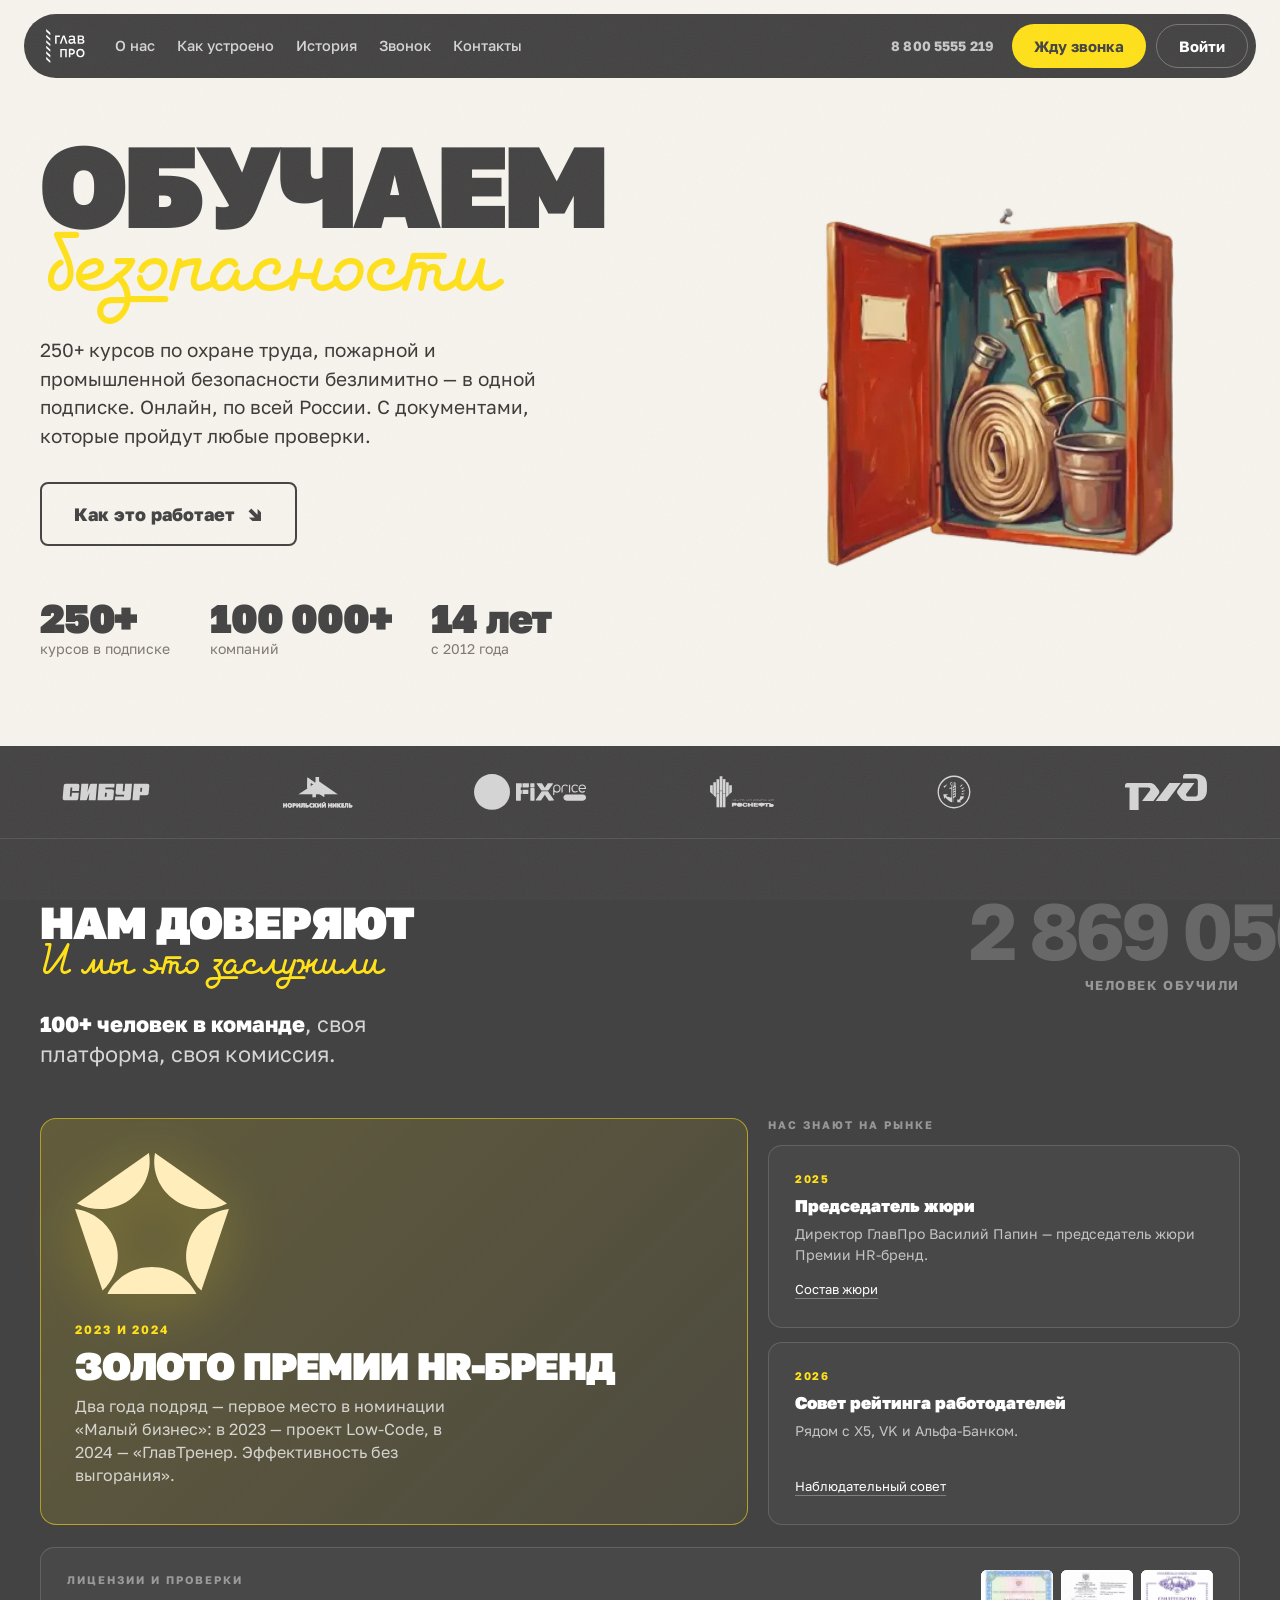
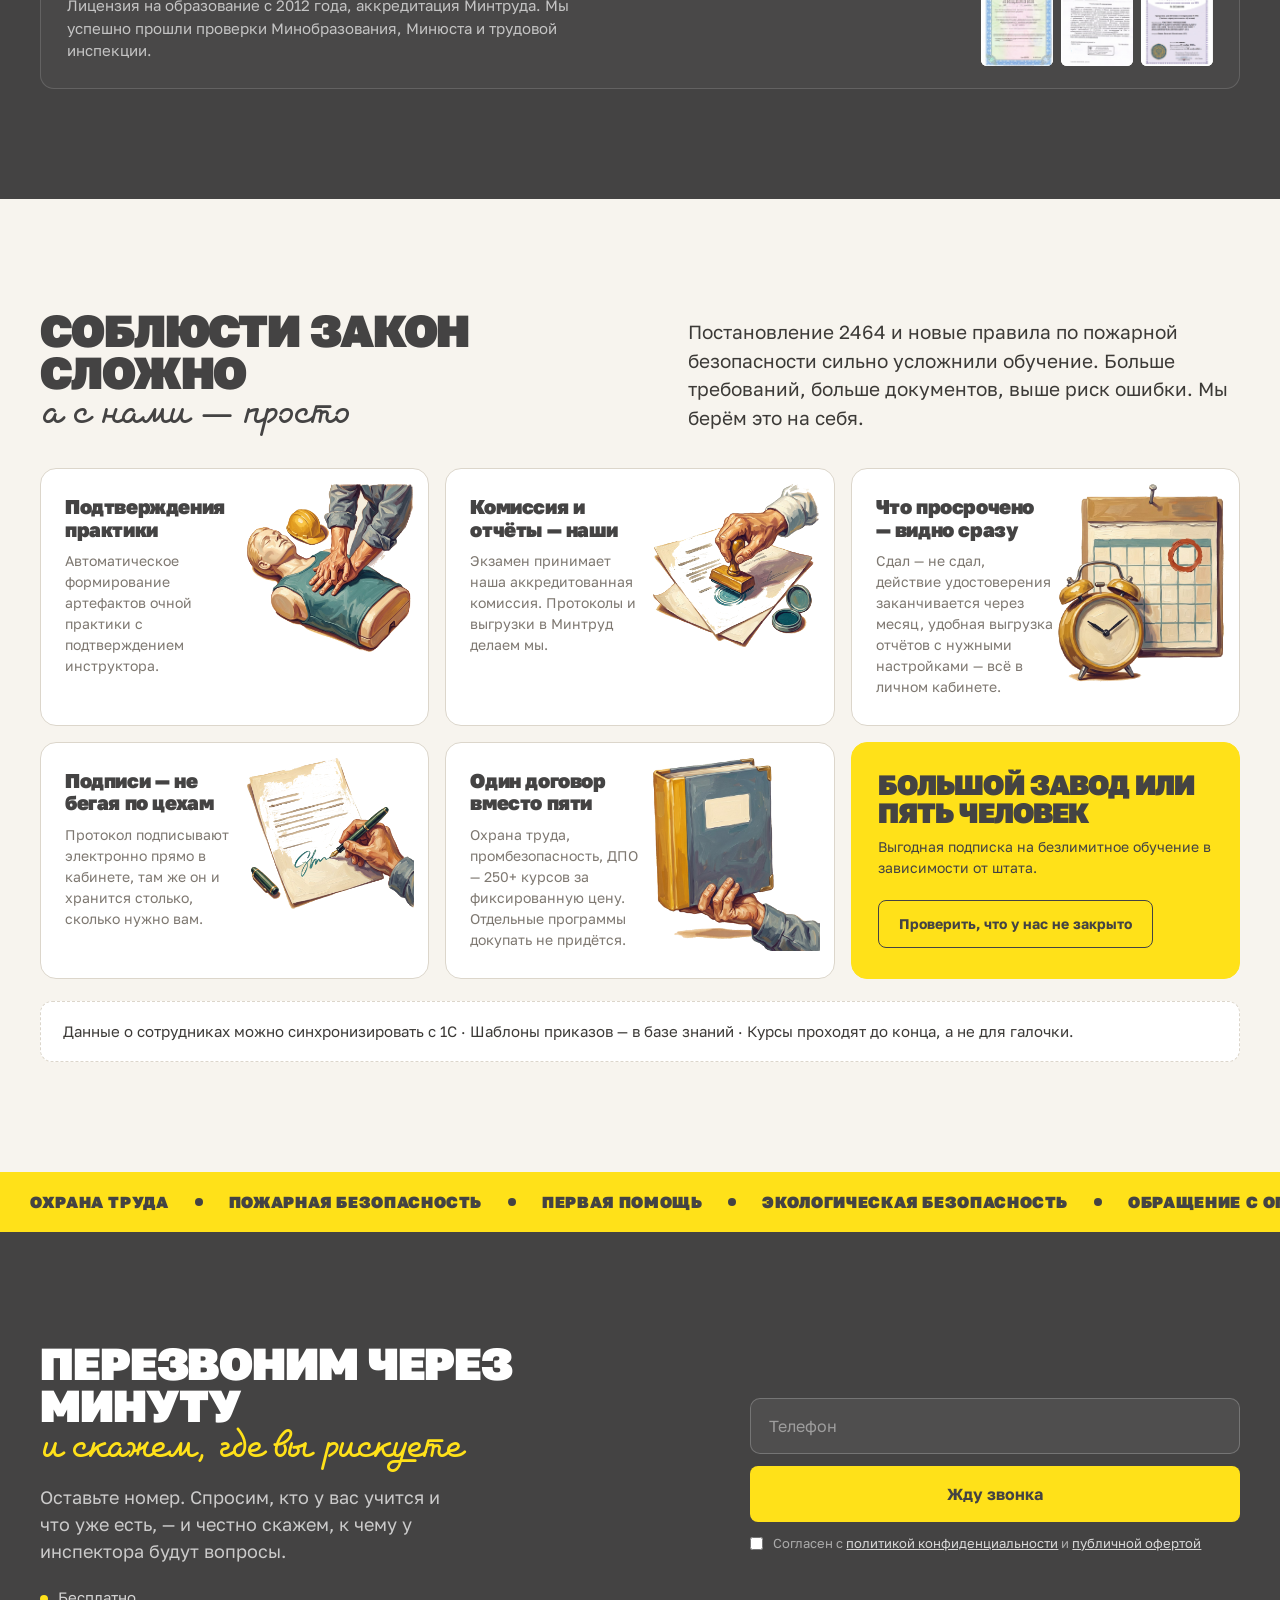
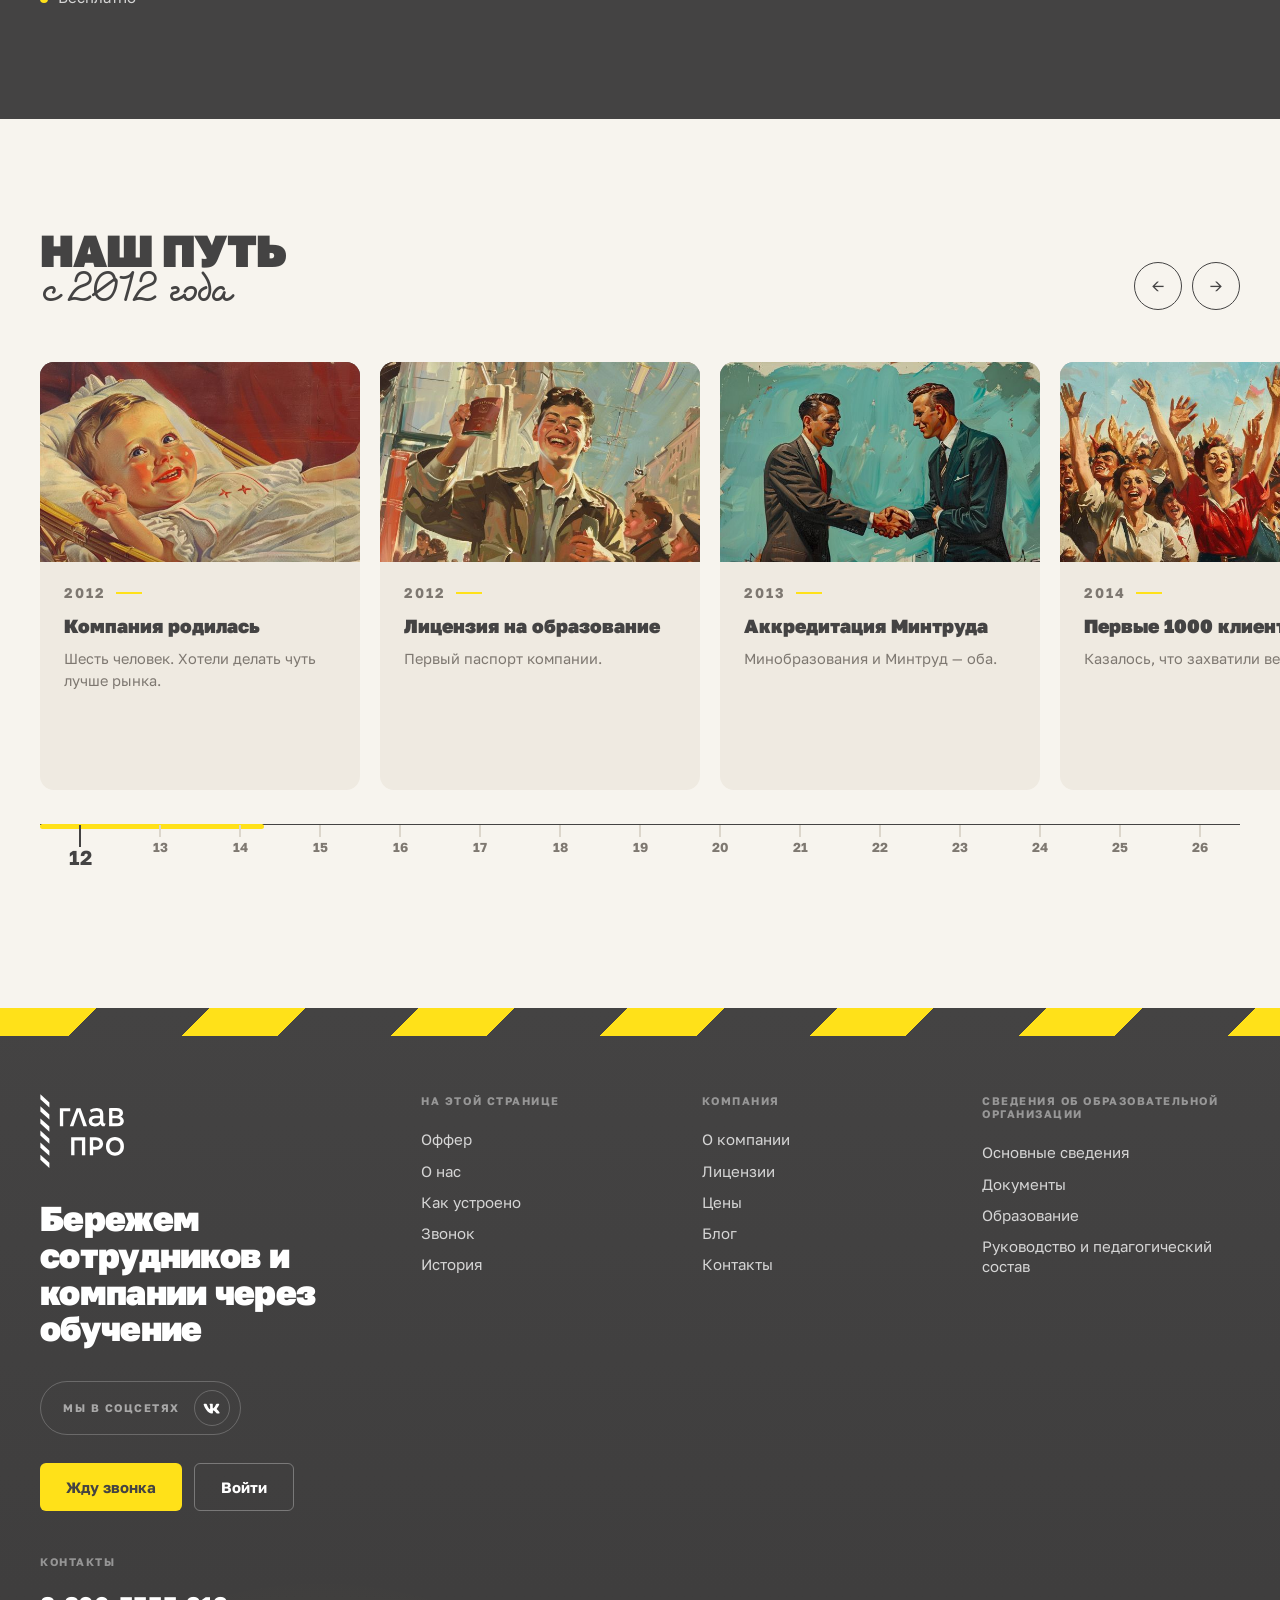
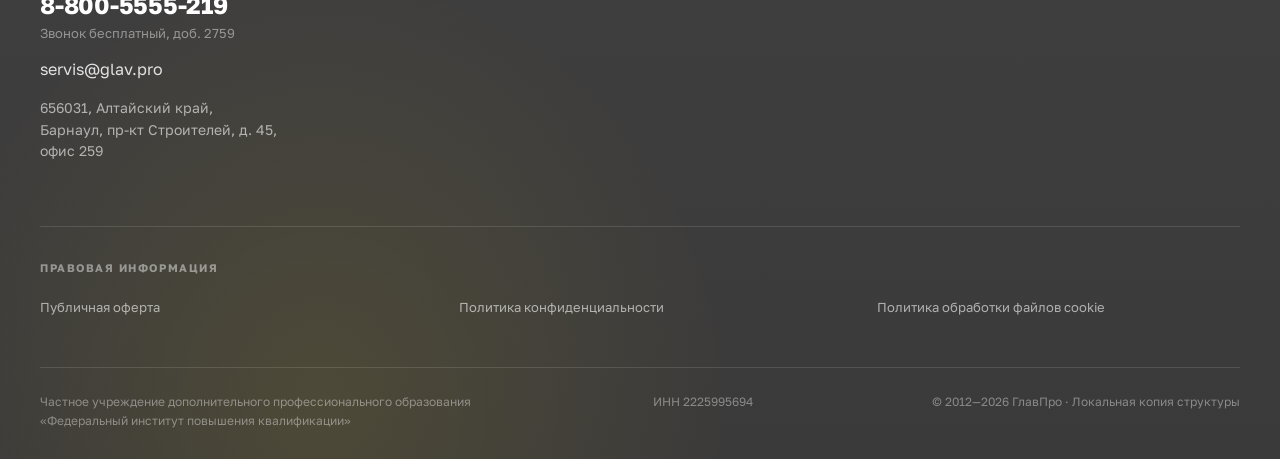
==== index-restructure.html @ 7c2ab1c9 "Hero safety: убрать вспышки силуэтов, WebP и стабильный цикл. Смена пары только после --p:0, decode " ====
<!DOCTYPE html>
<html lang="ru">
<head>
<meta charset="UTF-8">
<meta name="viewport" content="width=device-width, initial-scale=1.0">
<title>ГлавПро — обучаем безопасности. 250+ курсов по подписке</title>
<link rel="preconnect" href="https://fonts.googleapis.com">
<link rel="preconnect" href="https://fonts.gstatic.com" crossorigin>
<link href="https://fonts.googleapis.com/css2?family=Golos+Text:wght@400;500;700;900&display=swap&subset=cyrillic,latin" rel="stylesheet">
<link rel="stylesheet" href="style-v2.css">
<link rel="stylesheet" href="style-restructure.css?v=19">
</head>
<body>

<header class="header">
  <div class="header__bar">
    <a href="index-restructure.html"><img src="logo-white.svg" alt="ГлавПро"></a>
    <nav class="nav">
      <a href="#trust">О нас</a>
      <a href="#problem">Как устроено</a>
      <a href="#history">История</a>
      <a href="#cta">Звонок</a>
      <a href="/contacts">Контакты</a>
    </nav>
    <div class="header-actions">
      <a href="tel:88005555219" class="header__tel">8 800 5555 219</a>
      <a href="#cta" class="btn btn--yellow btn--sm">Жду звонка</a>
      <a href="https://test.glav.pro" class="btn btn--ink btn--sm">Войти</a>
    </div>
  </div>
</header>

<!-- ========== БЛОК 1. Оффер ========== -->
<section class="hero" id="offer">
  <div class="wrap">
    <div>
      <h1 class="h1">Обучаем<span class="script">безопасности</span></h1>
      <p class="lead hero__sub">250+ курсов по охране труда, пожарной и промышленной безопасности безлимитно — в одной подписке.
        Онлайн, по всей России. С документами, которые пройдут любые проверки.</p>
      <div class="hero__cta">
        <a href="#problem" class="btn btn--ink btn--hero-down">Как это работает <span class="btn__arrow" aria-hidden="true">↘</span></a>
      </div>
      <div class="hero__facts">
        <div class="hero__fact"><b>250+</b><span>курсов в подписке</span></div>
        <div class="hero__fact"><b>100 000+</b><span>компаний</span></div>
        <div class="hero__fact"><b>14 лет</b><span>с 2012 года</span></div>
      </div>
    </div>
    <figure class="hero__helmet hero__safety" id="heroSafety"
      style="--mask-curr:url('img/safety/extinguisher.webp');--mask-next:url('img/safety/cabinet.webp')">
      <img class="hero__helmet-img hero__safety-curr" src="img/safety/extinguisher.webp" alt="" width="400" height="400" decoding="async">
      <img class="hero__helmet-img hero__safety-next" src="img/safety/cabinet.webp" alt="" width="400" height="400" decoding="async" aria-hidden="true">
      <span class="hero__tape-clip hero__tape-clip--curr" aria-hidden="true"><span class="hero__tape"></span></span>
      <span class="hero__tape-clip hero__tape-clip--next" aria-hidden="true"><span class="hero__tape"></span></span>
    </figure>
  </div>
</section>

<!-- ========== БЛОК 2. Масштаб и доверие ========== -->
<section class="section trust" id="trust">
  <div class="trust__brands" aria-label="Клиенты">
    <div class="trust__brands-track">
      <div class="trust__brands-row">
        <img src="img/clients/sibur.svg" alt="СИБУР">
        <img src="img/clients/nornickel.svg" alt="Норникель">
        <img src="img/clients/fixprice.svg" alt="Fix Price">
        <img src="img/clients/rosneft.svg" alt="Роснефть">
        <img src="img/clients/yug-rusi.svg" alt="Юг Руси">
        <img src="img/clients/rzd.svg" alt="РЖД">
        <img src="img/clients/yugk.svg" alt="ЮГК">
      </div>
      <div class="trust__brands-row" aria-hidden="true">
        <img src="img/clients/sibur.svg" alt="">
        <img src="img/clients/nornickel.svg" alt="">
        <img src="img/clients/fixprice.svg" alt="">
        <img src="img/clients/rosneft.svg" alt="">
        <img src="img/clients/yug-rusi.svg" alt="">
        <img src="img/clients/rzd.svg" alt="">
        <img src="img/clients/yugk.svg" alt="">
      </div>
    </div>
  </div>

  <div class="wrap trust__wrap">
    <div class="trust__intro">
      <div class="trust__intro-main">
        <h2 class="h2">Нам доверяют<span class="script">И мы это заслужили</span></h2>
        <p class="trust__lead"><b>100+ человек в команде</b>, своя платформа, своя комиссия.</p>
      </div>
      <div class="trust__trained">
        <div class="trust__trained-num"><span data-count="3000000" data-dur="2200">3&nbsp;000&nbsp;000</span>+</div>
        <span class="trust__trained-label">человек обучили</span>
      </div>
    </div>

    <div class="trust__body">
      <article class="award-card">
        <div class="award-card__logos">
          <img src="img/hrbrand-mark.svg" alt="Премия HR-бренд">
        </div>
        <div class="y">2023 и 2024</div>
        <h3>Золото Премии HR-бренд</h3>
        <p>Два года подряд — первое место в номинации «Малый бизнес»:
          в 2023&nbsp;— проект Low-Code, в 2024&nbsp;— «ГлавТренер. Эффективность без выгорания».</p>
      </article>

      <aside class="trust__side">
        <div class="kicker">Нас знают на рынке</div>
        <article class="trust__side-card">
          <div class="y">2025</div>
          <h3>Председатель жюри</h3>
          <p>Директор ГлавПро Василий Папин — председатель жюри Премии HR-бренд.</p>
          <a href="https://hrbrand.ru/Jury/" target="_blank" rel="noopener">Состав жюри</a>
        </article>
        <article class="trust__side-card">
          <div class="y">2026</div>
          <h3>Совет рейтинга работодателей</h3>
          <p>Рядом с X5, VK и Альфа-Банком.</p>
          <a href="https://rating.hh.ru/board" target="_blank" rel="noopener">Наблюдательный совет</a>
        </article>
      </aside>
    </div>

    <div class="trust__law">
      <div class="trust__law-text">
        <div class="kicker">Лицензии и проверки</div>
        <p>Лицензия на образование с 2012 года, аккредитация Минтруда.
          Мы успешно прошли проверки Минобразования, Минюста и трудовой инспекции.</p>
      </div>
      <div class="trust__docs trust__docs--sm">
        <figure class="shot shot--sweep" style="--img:url('img/doc1_full.jpg')">
          <span class="shot__base"></span><span class="shot__color"></span><span class="shot__tape"></span>
        </figure>
        <figure class="shot shot--sweep" style="--img:url('img/doc2_full.jpg')">
          <span class="shot__base"></span><span class="shot__color"></span><span class="shot__tape"></span>
        </figure>
        <figure class="shot shot--sweep" style="--img:url('img/doc3_full.jpg')">
          <span class="shot__base"></span><span class="shot__color"></span><span class="shot__tape"></span>
        </figure>
      </div>
    </div>
  </div>
</section>

<!-- ========== БЛОК 3. Сложно → просто ========== -->
<section class="section problem" id="problem">
  <div class="wrap">
    <div class="section-head">
      <h2 class="h2">Соблюсти закон сложно<span class="script">а с нами — просто</span></h2>
      <p class="lead">Постановление&nbsp;2464 и новые правила по пожарной безопасности сильно усложнили обучение.
        Больше требований, больше документов, выше риск ошибки. Мы берём это на себя.</p>
    </div>

    <div class="solve">
      <article class="solve__card">
        <figure class="solve__ill shot--sweep" style="--mask:url('img/solve/practice.png')">
          <img class="solve__ill-img solve__ill-bw" src="img/solve/practice.png" alt="">
          <img class="solve__ill-img solve__ill-color" src="img/solve/practice.png" alt="" aria-hidden="true">
          <span class="solve__tape-clip" aria-hidden="true"><span class="solve__tape"></span></span>
        </figure>
        <div class="solve__body">
          <h3>Подтверждения практики</h3>
          <p>Автоматическое формирование артефактов очной практики с подтверждением инструктора.</p>
        </div>
      </article>
      <article class="solve__card">
        <figure class="solve__ill shot--sweep" style="--mask:url('img/solve/commission.png')">
          <img class="solve__ill-img solve__ill-bw" src="img/solve/commission.png" alt="">
          <img class="solve__ill-img solve__ill-color" src="img/solve/commission.png" alt="" aria-hidden="true">
          <span class="solve__tape-clip" aria-hidden="true"><span class="solve__tape"></span></span>
        </figure>
        <div class="solve__body">
          <h3>Комиссия и отчёты — наши</h3>
          <p>Экзамен принимает наша аккредитованная комиссия. Протоколы и выгрузки в Минтруд делаем мы.</p>
        </div>
      </article>
      <article class="solve__card">
        <figure class="solve__ill shot--sweep" style="--mask:url('img/solve/deadlines.png')">
          <img class="solve__ill-img solve__ill-bw" src="img/solve/deadlines.png" alt="">
          <img class="solve__ill-img solve__ill-color" src="img/solve/deadlines.png" alt="" aria-hidden="true">
          <span class="solve__tape-clip" aria-hidden="true"><span class="solve__tape"></span></span>
        </figure>
        <div class="solve__body">
          <h3>Что просрочено — видно сразу</h3>
          <p>Сдал — не сдал, действие удостоверения заканчивается через месяц, удобная выгрузка отчётов с нужными настройками — всё в личном кабинете.</p>
        </div>
      </article>
      <article class="solve__card">
        <figure class="solve__ill shot--sweep" style="--mask:url('img/solve/signatures.png')">
          <img class="solve__ill-img solve__ill-bw" src="img/solve/signatures.png" alt="">
          <img class="solve__ill-img solve__ill-color" src="img/solve/signatures.png" alt="" aria-hidden="true">
          <span class="solve__tape-clip" aria-hidden="true"><span class="solve__tape"></span></span>
        </figure>
        <div class="solve__body">
          <h3>Подписи — не бегая по цехам</h3>
          <p>Протокол подписывают электронно прямо в кабинете, там же он и хранится столько, сколько нужно вам.</p>
        </div>
      </article>
      <article class="solve__card">
        <figure class="solve__ill shot--sweep" style="--mask:url('img/solve/contract.png')">
          <img class="solve__ill-img solve__ill-bw" src="img/solve/contract.png" alt="">
          <img class="solve__ill-img solve__ill-color" src="img/solve/contract.png" alt="" aria-hidden="true">
          <span class="solve__tape-clip" aria-hidden="true"><span class="solve__tape"></span></span>
        </figure>
        <div class="solve__body">
          <h3>Один договор вместо пяти</h3>
          <p>Охрана труда, промбезопасность, ДПО — 250+ курсов за фиксированную цену.
            Отдельные программы докупать не придётся.</p>
        </div>
      </article>
      <a href="#cta" class="solve__card solve__out">
          <h3>Большой завод или пять человек</h3>
          <p>Выгодная подписка на безлимитное обучение в зависимости от штата.</p>
          <span class="btn btn--ink">Проверить, что у нас не закрыто</span>
      </a>
    </div>

    <p class="solve__extra-line">Данные о сотрудниках можно синхронизировать с 1С · Шаблоны приказов — в базе знаний · Курсы проходят до конца, а не для галочки.</p>
  </div>
</section>

<!-- ========== Бегущая строка направлений ========== -->
<section class="dirs-marquee" aria-label="Направления обучения">
  <div class="dirs-marquee__track">
    <div class="dirs-marquee__row">
      <span>Охрана труда</span>
      <span>Пожарная безопасность</span>
      <span>Первая помощь</span>
      <span>Экологическая безопасность</span>
      <span>Обращение с опасными отходами</span>
      <span>Медицинские отходы</span>
      <span>ГО и защита от ЧС</span>
      <span>Антитеррор</span>
      <span>Закупки 44 ФЗ, 223 ФЗ</span>
      <span>Энергосбережение</span>
      <span>Промбезопасность</span>
      <span>ДПО</span>
    </div>
    <div class="dirs-marquee__row" aria-hidden="true">
      <span>Охрана труда</span>
      <span>Пожарная безопасность</span>
      <span>Первая помощь</span>
      <span>Экологическая безопасность</span>
      <span>Обращение с опасными отходами</span>
      <span>Медицинские отходы</span>
      <span>ГО и защита от ЧС</span>
      <span>Антитеррор</span>
      <span>Закупки 44 ФЗ, 223 ФЗ</span>
      <span>Энергосбережение</span>
      <span>Промбезопасность</span>
      <span>ДПО</span>
    </div>
  </div>
</section>

<!-- ========== БЛОК 4. Звонок ========== -->
<section class="section cta cta--audit" id="cta">
  <div class="wrap">
    <div>
      <h2 class="h2">Перезвоним через минуту<span class="script">и скажем, где вы рискуете</span></h2>
      <p class="lead" style="margin-top:18px">Оставьте номер. Спросим, кто у вас учится и что уже есть, —
        и честно скажем, к чему у инспектора будут вопросы.</p>
      <ul class="cta__points">
        <li>Бесплатно</li>
      </ul>
    </div>
    <form class="form" onsubmit="return false">
      <input type="tel" name="phone" placeholder="Телефон" required autocomplete="tel">
      <button type="submit" class="btn btn--yellow">Жду звонка</button>
      <label>
        <input type="checkbox" required style="height:auto;width:auto">
        <span>Согласен с <a href="https://glav.pro/docs/Policy_confidence.pdf">политикой конфиденциальности</a>
          и <a href="https://glav.pro/docs/Public_ofert.pdf">публичной офертой</a></span>
      </label>
    </form>
  </div>
</section>

<!-- ========== История (внизу) ========== -->
<section class="section" id="history">
  <div class="wrap">
    <div class="section-head">
      <h2 class="h2">Наш путь<span class="script">с 2012 года</span></h2>
      <div class="tl__nav">
        <button id="tlPrev" aria-label="Назад">←</button>
        <button id="tlNext" aria-label="Вперёд">→</button>
      </div>
    </div>
    <div class="tl">
      <div class="tl__track" id="tlTrack"></div>
      <div class="tl__ruler" id="tlRuler"><div class="tl__thumb" id="tlThumb"></div></div>
    </div>
  </div>
</section>

<footer class="footer">
  <div class="footer-inner">
    <div class="footer-top">
      <div class="f-brand">
        <div class="f-logo"><img src="logo-white.svg" alt="ГлавПро"></div>
        <p class="f-claim">Бережем сотрудников и компании через обучение</p>
        <div class="f-social">
          <span>Мы в соцсетях</span>
          <a href="https://vk.com/glavpro1" aria-label="ВКонтакте">
            <svg viewBox="0 0 24 24"><path d="M21.54 7.1c.15-.5 0-.87-.72-.87h-2.37c-.6 0-.88.32-1.03.67 0 0-1.2 2.93-2.9 4.83-.55.55-.8.72-1.1.72-.15 0-.37-.17-.37-.67V7.1c0-.6-.17-.87-.67-.87H9.14c-.37 0-.6.28-.6.55 0 .57.87.7.95 2.32v3.5c0 .77-.14.9-.44.9-.8 0-2.76-2.95-3.92-6.33C4.9 6.5 4.67 6.23 4.06 6.23H1.7c-.68 0-.82.32-.82.67 0 .63.8 3.76 3.72 7.9C6.54 17.9 9.2 19.22 11.6 19.22c1.45 0 1.63-.33 1.63-.9v-2.12c0-.68.14-.82.62-.82.35 0 .95.18 2.35 1.52 1.6 1.6 1.87 2.32 2.77 2.32h2.37c.68 0 1.02-.33.82-.99-.21-.66-.99-1.61-2.02-2.74-.56-.66-1.39-1.37-1.64-1.72-.35-.46-.25-.66 0-1.06 0 0 2.87-4.04 3.17-5.41z"/></svg>
          </a>
        </div>
        <div class="f-actions">
          <a href="#cta" class="f-btn f-btn-primary">Жду звонка</a>
          <a href="https://test.glav.pro" class="f-btn f-btn-ghost">Войти</a>
        </div>
        <div class="f-contacts">
          <div class="f-head">Контакты</div>
          <a href="tel:88005555219" class="f-phone">8-800-5555-219</a>
          <p class="f-note">Звонок бесплатный, доб. 2759</p>
          <a href="mailto:servis@glav.pro" class="f-mail">servis@glav.pro</a>
          <p class="f-addr">656031, Алтайский край, Барнаул, пр-кт Строителей, д. 45, офис 259</p>
        </div>
      </div>
      <div class="f-col">
        <div class="f-head">На этой странице</div>
        <ul>
          <li><a href="#offer">Оффер</a></li>
          <li><a href="#trust">О нас</a></li>
          <li><a href="#problem">Как устроено</a></li>
          <li><a href="#cta">Звонок</a></li>
          <li><a href="#history">История</a></li>
        </ul>
      </div>
      <div class="f-col">
        <div class="f-head">Компания</div>
        <ul>
          <li><a href="/about">О компании</a></li>
          <li><a href="/license">Лицензии</a></li>
          <li><a href="/tseny-na-obuchenie">Цены</a></li>
          <li><a href="/blog">Блог</a></li>
          <li><a href="/contacts">Контакты</a></li>
        </ul>
      </div>
      <div class="f-col">
        <div class="f-head">Сведения об образовательной организации</div>
        <ul>
          <li><a href="/sveden/common">Основные сведения</a></li>
          <li><a href="/sveden/document">Документы</a></li>
          <li><a href="/sveden/education">Образование</a></li>
          <li><a href="/sveden/employees">Руководство и педагогический состав</a></li>
        </ul>
      </div>
    </div>
    <div class="f-legal">
      <div class="f-head">Правовая информация</div>
      <ul class="f-legal-list">
        <li><a href="https://glav.pro/docs/Public_ofert.pdf">Публичная оферта</a></li>
        <li><a href="https://glav.pro/docs/Policy_confidence.pdf">Политика конфиденциальности</a></li>
        <li><a href="https://glav.pro/docs/Policy_cookie.pdf">Политика обработки файлов cookie</a></li>
      </ul>
    </div>
    <div class="f-bottom">
      <p class="f-entity">Частное учреждение дополнительного профессионального образования «Федеральный институт повышения квалификации»</p>
      <p class="f-inn">ИНН 2225995694</p>
      <p>© 2012—2026 ГлавПро · Локальная копия структуры</p>
    </div>
  </div>
</footer>

<script src="app-restructure.js?v=19"></script>
</body>
</html>
---- style-v2.css ----
/* ГлавПро — визуальная система v2
   Дисплей: Golos Text 900 · Акцент: Fet · Палитра: жёлтый + графит */

@font-face{font-family:'Fet';src:url('fonts/Fet.ttf') format('truetype');font-weight:400;font-style:normal;font-display:swap}

@property --p{syntax:'<number>';inherits:true;initial-value:0}

:root{
  --yellow:#FFE119;
  --graphite:#444343;
  --ink:#444343;
  --paper:#F7F4EE;
  --paper-2:#EFEAE1;
  --line:#DCD6CB;
  --muted:#7E7871;
  --display:'Golos Text',system-ui,sans-serif;
  --script:'Fet',cursive;
  --wrap:1280px;
  /* Лента из safety-tape.svg: длина 200%, скорость T3 */
  --tape-rw:200%;
  --tape-dur:1.15s;
  /* Полосы футера */
  --tape-angle:135deg;
  --bar:68px;
  --period:148px;
}

*{margin:0;padding:0;box-sizing:border-box}
html{scroll-behavior:smooth}
body{
  font-family:var(--display);
  background:var(--paper);
  color:var(--ink);
  -webkit-font-smoothing:antialiased;
}
img{display:block;max-width:100%}
a{color:inherit;text-decoration:none}
button{font:inherit;color:inherit;background:none;border:none;cursor:pointer}

/* Зерно — общее для всей страницы, даёт теплоту и «печатность» */
body::after{
  content:'';position:fixed;inset:0;z-index:9999;pointer-events:none;opacity:.055;
  background-image:url("data:image/svg+xml,%3Csvg xmlns='http://www.w3.org/2000/svg' width='180' height='180'%3E%3Cfilter id='n'%3E%3CfeTurbulence type='fractalNoise' baseFrequency='.85' numOctaves='3'/%3E%3C/filter%3E%3Crect width='180' height='180' filter='url(%23n)'/%3E%3C/svg%3E");
}

.wrap{max-width:var(--wrap);margin:0 auto;padding:0 40px}

/* ---------- Типографика ---------- */
.h1{font-weight:900;font-size:clamp(58px,9vw,150px);line-height:.84;letter-spacing:-.035em;text-transform:uppercase}
.h2{font-weight:900;font-size:clamp(30px,3.5vw,52px);line-height:.94;letter-spacing:-.025em;text-transform:uppercase}
.h3{font-weight:900;font-size:22px;line-height:1.12;letter-spacing:-.01em}

/* Курсив — Fet, без жёлтых «дефисов». */
.script{font-family:var(--script);text-transform:none;letter-spacing:0;font-weight:400;
  color:var(--graphite);display:block;position:relative;z-index:1}
.hero .script,.proof .script,.award .script{color:var(--yellow)}
.cta .script{color:var(--graphite)}
.h1 .script{font-size:.82em;line-height:.92;margin-top:-.12em;margin-left:.08em}
.h2 .script{font-size:.96em;line-height:1;margin-top:-.08em;margin-left:.06em}
.kicker{font-size:11px;font-weight:700;letter-spacing:.18em;text-transform:uppercase;color:var(--muted)}
.lead{font-size:19px;line-height:1.5;color:#3c3a37}
.small{font-size:14px;line-height:1.5;color:var(--muted)}

.section{padding:110px 0}
.section--tight{padding:80px 0}
.section-head{display:flex;align-items:flex-end;justify-content:space-between;gap:40px;margin-bottom:48px}
.section-head p{max-width:46ch}

/* ---------- Кнопки ---------- */
.btn{display:inline-flex;align-items:center;justify-content:center;height:56px;padding:0 30px;
  border-radius:8px;font-size:16px;font-weight:700;transition:.22s;white-space:nowrap}
.btn--yellow{background:var(--yellow);color:var(--ink)}
.btn--yellow:hover{background:var(--ink);color:var(--yellow)}
.btn--ink{border:1.5px solid var(--ink);color:var(--ink)}
.btn--ink:hover{background:var(--ink);color:var(--paper)}
.btn--sm{height:46px;padding:0 22px;font-size:15px}

/* =========================================================
   Ч/б → цвет: жёлтая лента (SVG) справа налево, цвет по диагонали полосы.
   После проезда кадр остаётся цветным.
   ========================================================= */
.shot{position:relative;overflow:hidden;--p:0;--rw:var(--tape-rw);--tip:0px;background:var(--paper-2)}
.shot.sweeping{animation:tape-rtl var(--tape-dur) linear forwards}
@keyframes tape-rtl{from{--p:0}to{--p:1}}

.shot__base,.shot__color{position:absolute;inset:0;background-image:var(--img);
  background-size:cover;background-position:center}
.shot__base{filter:grayscale(1) contrast(1.12) brightness(.94)}
.shot__color{z-index:2;
  clip-path:polygon(
    calc(100% - var(--p) * (100% + var(--rw)) + var(--tip)) 0%,
    100% 0%,
    100% 100%,
    calc(100% - var(--p) * (100% + var(--rw))) 100%
  )}
.shot__tape{
  position:absolute;top:0;bottom:0;z-index:3;pointer-events:none;
  height:100%;width:var(--rw);
  left:calc(100% - var(--p) * (100% + var(--rw)));
  background:url('img/safety-tape.svg') center/100% 100% no-repeat;
}

.shot--revealed{--p:1}
.shot--revealed .shot__color{clip-path:none}
.shot--revealed .shot__tape{opacity:0;visibility:hidden}

.shot--obj{background:transparent}
.shot--obj .shot__base,.shot--obj .shot__color{
  background-size:contain;background-repeat:no-repeat;background-position:center}

.shot--ratio{aspect-ratio:4/3}
.shot--tall{aspect-ratio:3/4}
.shot--wide{aspect-ratio:16/9}

@media(prefers-reduced-motion:reduce){
  .shot.sweeping,.hero__helmet.sweeping{animation:none}
  .shot,.hero__helmet{--p:1}
  .shot .shot__color,.hero__helmet-color{clip-path:none}
  .shot .shot__tape,.hero__tape{opacity:0;visibility:hidden}
  .hero__helmet-bw{filter:none}
}

/* ---------- Шапка: капсула как у Mitti, наши пункты и цвет ---------- */
.header{position:sticky;top:14px;z-index:100;padding:0 24px;background:transparent;border:none}
.header__bar{max-width:var(--wrap);margin:0 auto;display:flex;align-items:center;gap:22px;
  height:64px;padding:0 8px 0 22px;background:var(--graphite);border-radius:999px;color:#fff}
.header img{height:34px}
.nav{display:flex;gap:22px;margin-left:8px;font-size:14.5px;font-weight:500}
.nav a{padding:6px 0;color:rgba(255,255,255,.78);border-bottom:2px solid transparent;transition:.2s}
.nav a:hover{color:#fff;border-color:var(--yellow)}
.header-actions{display:flex;align-items:center;gap:10px;margin-left:auto}
.header__tel{font-size:13.5px;font-weight:700;letter-spacing:.01em;color:rgba(255,255,255,.7);
  padding:0 8px;white-space:nowrap}
.header__tel:hover{color:#fff}
.header .btn--ink{border-color:rgba(255,255,255,.28);color:#fff}
.header .btn--ink:hover{background:#fff;color:var(--graphite);border-color:#fff}
.header .btn--sm{height:44px;border-radius:999px}

/* ---------- Hero ---------- */
.hero{padding:72px 0 88px;position:relative;overflow:hidden}
.hero .wrap{display:grid;grid-template-columns:1.05fr .95fr;gap:56px;align-items:center}
.hero__sub{margin-top:28px;max-width:44ch}
.hero__cta{display:flex;gap:14px;margin-top:36px;flex-wrap:wrap}
.hero__facts{display:flex;gap:40px;margin-top:52px;flex-wrap:wrap}
.hero__fact b{display:block;font-size:40px;font-weight:900;letter-spacing:-.03em;line-height:1}
.hero__fact span{font-size:14px;color:var(--muted)}
.hero__helmet{position:relative;width:100%;max-width:540px;justify-self:end;
  --p:0;--rw:var(--tape-rw);--tip:0px;overflow:hidden}
.hero__helmet.sweeping{animation:tape-rtl var(--tape-dur) linear forwards}
.hero__helmet-img{width:100%;height:auto;display:block}
.hero__helmet-bw{filter:grayscale(1) contrast(1.18) brightness(.82)}
.hero__helmet-color{position:absolute;left:0;top:0;width:100%;height:auto;z-index:2;
  clip-path:polygon(
    calc(100% - var(--p) * (100% + var(--rw)) + var(--tip)) 0%,
    100% 0%,
    100% 100%,
    calc(100% - var(--p) * (100% + var(--rw))) 100%
  )}
/* Маска по силуэту каски — лента двигается внутри */
.hero__tape-clip{position:absolute;inset:0;z-index:3;pointer-events:none;overflow:hidden;
  -webkit-mask-image:url('img/helmet-3d.png');mask-image:url('img/helmet-3d.png');
  -webkit-mask-size:100% 100%;mask-size:100% 100%;
  -webkit-mask-repeat:no-repeat;mask-repeat:no-repeat;
  -webkit-mask-position:center;mask-position:center}
.hero__tape{position:absolute;top:0;bottom:0;height:100%;width:var(--rw);
  left:calc(100% - var(--p) * (100% + var(--rw)));
  background:url('img/safety-tape.svg') center/100% 100% no-repeat}
.hero__helmet.shot--revealed{--p:1}
.hero__helmet.shot--revealed .hero__helmet-color{clip-path:none}
.hero__helmet.shot--revealed .hero__tape-clip{opacity:0;visibility:hidden}
.hero__helmet.shot--revealed .hero__helmet-bw{filter:none}

/* ---------- Карточки-обещания ---------- */
.promises{display:grid;grid-template-columns:repeat(3,1fr);gap:22px}
.promise{position:relative;border-radius:16px;overflow:hidden;aspect-ratio:3/3.4;display:block}
.promise .shot{position:absolute;inset:0}
.promise__veil{position:absolute;inset:0;
  background:linear-gradient(180deg,rgba(20,20,20,0) 35%,rgba(20,20,20,.82) 100%)}
.promise__body{position:absolute;inset:auto 0 0 0;padding:30px;color:#fff;z-index:2}
.promise__body p{margin-top:10px;font-size:15px;line-height:1.45;color:rgba(255,255,255,.8)}
.promise__go{position:absolute;top:22px;right:22px;z-index:2;width:44px;height:44px;border-radius:50%;
  border:1.5px solid rgba(255,255,255,.5);display:grid;place-items:center;color:#fff;transition:.22s}
.promise:hover .promise__go{background:var(--yellow);border-color:var(--yellow);color:var(--ink)}

/* ---------- Партнёры ---------- */
.partners{background:var(--graphite);padding:42px 0;overflow:hidden}
.partners .wrap{display:flex;align-items:center;gap:56px}
.partners .kicker{flex:none;max-width:11ch;line-height:1.35;color:rgba(255,255,255,.42)}
.partners__row{display:flex;align-items:center;gap:56px;flex:1;justify-content:space-between}
.partners__row img{height:38px;width:auto;filter:invert(1) grayscale(1);
  mix-blend-mode:screen;opacity:.92;transition:.25s}
.partners__row img:hover{opacity:1}

/* ---------- Табы ---------- */
.tabs{display:flex;gap:8px;flex-wrap:wrap;margin-bottom:36px}
.tab{height:44px;padding:0 20px;border-radius:999px;border:1.5px solid var(--line);
  font-size:15px;font-weight:500;transition:.2s}
.tab:hover{border-color:var(--ink)}
.tab[aria-selected="true"]{background:var(--ink);border-color:var(--ink);color:var(--paper);font-weight:700}

/* ---------- Направления ---------- */
.dirs{display:grid;grid-template-columns:repeat(3,1fr);gap:2px;background:var(--line)}
.dir{position:relative;overflow:hidden;background:var(--paper);padding:34px 30px 30px;
  min-height:230px;display:flex;flex-direction:column;justify-content:flex-end;transition:.22s}
.dir:hover{background:var(--yellow)}
.dir h3{font-size:19px;font-weight:900;line-height:1.15;position:relative;z-index:2}
.dir p{margin-top:8px;font-size:14px;line-height:1.45;color:var(--muted);position:relative;z-index:2}
.dir:hover p{color:#5a5348}
.dir[hidden]{display:none}

/* Знак из точек по силуэту — готовый PNG, без CSS-mask (она давала квадрат). */
.dir__dots{position:absolute;top:10px;right:8px;width:168px;height:168px;z-index:1;
  object-fit:contain;opacity:0;transform:scale(.88) rotate(-6deg);
  transition:.34s cubic-bezier(.2,.8,.2,1);pointer-events:none}
.dir:hover .dir__dots{opacity:.48;transform:scale(1) rotate(0)}

/* ---------- Отрасли (крупная карточка + цитата) ---------- */
.ind__stage{position:relative;border-radius:18px;overflow:hidden;aspect-ratio:16/8.2}
.ind__stage .shot{position:absolute;inset:0}
.ind__stage::after{content:'';position:absolute;inset:0;z-index:1;pointer-events:none;
  background:linear-gradient(180deg,rgba(18,18,18,.42) 0,rgba(18,18,18,0) 34%,
    rgba(18,18,18,0) 52%,rgba(18,18,18,.68) 100%)}
.ind__badge{position:absolute;top:26px;left:26px;z-index:2;padding:14px 20px;border-radius:10px;
  background:rgba(22,22,22,.62);backdrop-filter:blur(8px);color:#fff;font-weight:700;font-size:15px}
.ind__nums{position:absolute;left:26px;bottom:26px;z-index:2;display:flex;gap:34px}
.ind__num{padding-left:18px;border-left:2px solid rgba(255,255,255,.4);color:#fff}
.ind__num b{display:block;font-size:32px;font-weight:900;letter-spacing:-.02em;line-height:1}
.ind__num span{font-size:13px;color:rgba(255,255,255,.72)}
/* ---------- Отзывы ---------- */
.revs{display:grid;grid-template-columns:repeat(3,1fr);gap:24px}
.rev{background:var(--paper-2);border-radius:14px;padding:30px 30px 32px;display:flex;
  flex-direction:column;transition:.25s}
.rev:hover{background:#fff}
.rev img{width:38px;height:auto;margin-bottom:18px}
.rev blockquote{font-size:17px;line-height:1.5;flex:1}
.rev footer{margin-top:24px;padding-top:18px;border-top:1px solid var(--line);
  font-size:13.5px;line-height:1.45;color:var(--muted)}
.rev footer b{display:block;font-size:15px;color:var(--ink);font-weight:700}
.revs__more{margin-top:34px;display:flex;align-items:center;gap:28px;flex-wrap:wrap}
.revs__fact b{font-size:30px;font-weight:900;letter-spacing:-.03em;display:block;line-height:1}
.revs__fact span{font-size:14px;color:var(--muted)}

/* ---------- Доказательства ---------- */
.proof{background:var(--graphite);color:#fff}
.proof .wrap{display:grid;grid-template-columns:1fr 1fr;gap:64px;align-items:center}
.proof .h2{color:#fff}
.proof__list{margin-top:32px;display:grid;gap:2px}
.proof__row{display:flex;gap:18px;padding:20px 0;border-top:1px solid rgba(255,255,255,.16)}
.proof__row b{font-size:17px;font-weight:700;min-width:11ch}
.proof__row span{font-size:15px;color:rgba(255,255,255,.68);line-height:1.45}
.proof__docs{display:grid;grid-template-columns:repeat(3,1fr);gap:14px}
.proof__docs .shot{aspect-ratio:3/4;border-radius:10px}

/* ---------- Таймлайн ---------- */
.tl{position:relative}
.tl__track{display:flex;gap:20px;overflow-x:auto;scroll-snap-type:x proximity;
  padding:4px 40px 34px;margin:0 -40px;scrollbar-width:none}
.tl__track::-webkit-scrollbar{display:none}
.tl__card{flex:0 0 320px;width:320px;height:428px;scroll-snap-align:center;background:var(--paper-2);border-radius:14px;
  overflow:hidden;display:flex;flex-direction:column;transition:.25s}
.tl__card:hover{background:#fff}
.tl__shot{aspect-ratio:16/10;height:200px;flex:none}
.tl__body{padding:22px 24px 26px;display:flex;flex-direction:column;flex:1}
.tl__card b{display:inline-flex;align-items:center;gap:10px;font-size:14px;font-weight:700;
  letter-spacing:.14em;color:var(--muted)}
.tl__card b::after{content:'';width:26px;height:2px;background:var(--yellow)}
.tl__card h3{margin-top:14px;font-size:19px;font-weight:900;line-height:1.18}
.tl__card p{margin-top:10px;font-size:14.5px;line-height:1.5;color:var(--muted)}
.tl__card--era{background:transparent;box-shadow:inset 0 0 0 1.5px var(--line)}
.tl__card--era .tl__shot{opacity:.72}
.tl__card--era h3{font-weight:500;font-size:17px;color:var(--muted)}

.tl__ruler{position:relative;height:74px;border-top:1.5px solid var(--ink);display:flex;
  user-select:none;touch-action:none}
.tl__tick{flex:1;position:relative;display:flex;flex-direction:column;align-items:center;
  padding-top:14px;color:var(--muted);transition:color .25s}
.tl__tick::before{content:'';position:absolute;top:0;width:1.5px;height:12px;background:var(--line);
  transition:.25s}
.tl__tick span{font-size:13px;font-weight:700;transition:.25s;transform-origin:top center}
.tl__tick[data-active]{color:var(--ink)}
.tl__tick[data-active]::before{height:22px;background:var(--ink)}
.tl__tick[data-active] span{transform:scale(1.55) translateY(4px)}
.tl__thumb{position:absolute;top:-1.5px;height:5px;background:var(--yellow);border-radius:3px;
  transition:transform .12s linear,width .25s}
.tl__nav{display:flex;gap:10px}
.tl__nav button{width:48px;height:48px;border-radius:50%;border:1.5px solid var(--ink);
  display:grid;place-items:center;transition:.2s}
.tl__nav button:hover{background:var(--ink);color:var(--paper)}

/* ---------- Премия HR-бренд ---------- */
.award{background:var(--graphite);color:#fff;position:relative;overflow:hidden}
.award .wrap{position:relative;z-index:2}
.award__brands{display:flex;align-items:center;gap:20px;margin-bottom:28px}
.award__mark{width:96px;height:auto;display:block}
.award__hh{width:64px;height:64px;display:block}
.award__intro{max-width:52ch;margin-bottom:36px}
.award .h2{color:#fff}
.award__hh-name{text-transform:none;letter-spacing:-.01em;font-weight:800}
.award__intro p{margin-top:18px;color:rgba(255,255,255,.72);font-size:18px;line-height:1.5}
.award__shots{display:grid;grid-template-columns:1fr 1fr;gap:16px;margin-bottom:40px}
.award__shots .shot{aspect-ratio:4/3;border-radius:12px}
.award__proof{display:flex;gap:40px;flex-wrap:wrap;margin-bottom:36px}
.award__proof b{display:block;font-size:40px;font-weight:900;letter-spacing:-.03em;color:var(--yellow);line-height:1}
.award__proof span{font-size:15px;color:rgba(255,255,255,.68)}
.award__roles{display:grid;grid-template-columns:1fr 1fr;gap:18px;margin-bottom:28px}
.award__role{background:rgba(255,225,25,.08);border:1.5px solid rgba(255,225,25,.35);
  border-radius:14px;padding:28px 28px 26px}
.award__role-year{font-size:13px;font-weight:700;letter-spacing:.16em;text-transform:uppercase;
  color:var(--yellow);margin-bottom:12px}
.award__role h3{font-size:clamp(22px,2.2vw,28px);font-weight:900;line-height:1.15;
  letter-spacing:-.02em;color:#fff;margin-bottom:14px}
.award__role p{margin:0;font-size:17px;line-height:1.45;color:rgba(255,255,255,.78)}
.award__role strong{color:#fff;font-weight:800}
.award__links{display:flex;gap:28px;flex-wrap:wrap;align-items:center}
.award__links a{color:#fff;font-size:14px;border-bottom:1px solid rgba(255,255,255,.3);padding-bottom:2px}
.award__links a:hover{color:var(--yellow);border-color:var(--yellow)}
.award__links span{font-size:13px;color:rgba(255,255,255,.45)}

/* ---------- Форма ---------- */
.cta{background:linear-gradient(to right,var(--yellow) 0,var(--yellow) 50%,
  var(--graphite) 50%,var(--graphite) 100%)}
.cta .wrap{display:grid;grid-template-columns:1fr 1fr;gap:64px;align-items:center}
.cta__left{padding-right:40px}
.cta .h2{color:var(--graphite)}
.cta p{margin-top:20px;color:#3b3a37;font-size:18px;line-height:1.5;max-width:38ch}
.form{display:grid;gap:16px}
.form input{height:60px;padding:0 20px;border-radius:8px;border:1.5px solid rgba(255,255,255,.22);
  background:rgba(255,255,255,.06);color:#fff;font:inherit;font-size:16px}
.form input::placeholder{color:rgba(255,255,255,.45)}
.form input:focus{outline:none;border-color:var(--yellow)}
.form label{display:flex;gap:10px;font-size:13px;line-height:1.45;color:rgba(255,255,255,.6)}
.form label a{text-decoration:underline}


/* ---------- Подвал ---------- */
  .footer{
    position:relative;
    background:linear-gradient(180deg,#444343 0%,#3b3a3a 100%);
    color:#fff;
    overflow:hidden;
  }
  .footer::before{
    content:'';
    position:absolute;top:0;left:0;right:0;height:28px;
    background:repeating-linear-gradient(var(--tape-angle),#FFE119 0 var(--bar),transparent var(--bar) var(--period));
  }
  .footer::after{
    content:'';
    position:absolute;left:-10%;bottom:-40%;width:70%;height:90%;
    background:radial-gradient(ellipse at center,rgba(255,225,25,.09) 0%,rgba(255,225,25,0) 65%);
    pointer-events:none;
  }
  .footer-inner{position:relative;z-index:1;max-width:1280px;margin:0 auto;padding:86px 40px 28px}

  .footer-top{
    display:grid;
    grid-template-columns:minmax(0,1.45fr) minmax(0,1fr) minmax(0,1fr) minmax(0,1.15fr);
    gap:56px;
  }
  .footer-top>*{min-width:0}

  /* --- Брендовая колонка --- */
  .f-logo img{height:74px;width:auto;display:block}
  .f-claim{
    margin-top:32px;
    font-size:clamp(26px,2.7vw,40px);
    font-weight:900;
    line-height:1.06;
    letter-spacing:-.02em;
    max-width:9em;
  }
  .f-social{
    display:inline-flex;align-items:center;gap:14px;
    margin-top:34px;padding:8px 10px 8px 22px;
    border:1px solid rgba(255,255,255,.22);border-radius:999px;
  }
  .f-social span{
    font-size:11px;font-weight:700;letter-spacing:.14em;text-transform:uppercase;
    color:rgba(255,255,255,.55);
  }
  .f-social a{
    display:grid;place-items:center;width:36px;height:36px;border-radius:50%;
    border:1px solid rgba(255,255,255,.22);transition:.2s;
  }
  .f-social svg{width:18px;height:18px;fill:#fff;transition:.2s}
  .f-social a:hover{background:#FFE119;border-color:#FFE119}
  .f-social a:hover svg{fill:#444343}

  .f-actions{display:flex;gap:12px;margin-top:28px;flex-wrap:wrap}
  .f-btn{
    display:inline-flex;align-items:center;justify-content:center;
    height:48px;padding:0 26px;border-radius:6px;
    font-size:15px;font-weight:700;text-decoration:none;transition:.2s;white-space:nowrap;
  }
  .f-btn-primary{background:#FFE119;color:#444343}
  .f-btn-primary:hover{background:#fff}
  .f-btn-ghost{border:1px solid rgba(255,255,255,.3);color:#fff}
  .f-btn-ghost:hover{border-color:#FFE119;color:#FFE119}

  /* --- Колонки ссылок --- */
  .f-head{
    font-size:11px;font-weight:700;letter-spacing:.14em;text-transform:uppercase;
    color:rgba(255,255,255,.45);margin-bottom:22px;
  }
  .f-col ul{list-style:none}
  .f-col li+li{margin-top:11px}
  .f-col a{
    color:rgba(255,255,255,.78);text-decoration:none;font-size:15px;line-height:1.35;
    transition:color .2s;
  }
  .f-col a:hover{color:#FFE119}

  /* --- Контакты --- */
  .f-contacts{margin-top:44px}
  .f-phone{font-size:24px;font-weight:700;color:#fff;text-decoration:none;letter-spacing:-.01em}
  .f-phone:hover{color:#FFE119}
  .f-note{font-size:13px;color:rgba(255,255,255,.45);margin-top:6px}
  .f-mail{display:inline-block;margin-top:18px;font-size:16px;color:rgba(255,255,255,.85);text-decoration:none}
  .f-mail:hover{color:#FFE119}
  .f-addr{margin-top:18px;font-size:14px;line-height:1.55;color:rgba(255,255,255,.6);max-width:17em}

  /* --- Правовая информация --- */
  .f-legal{
    margin-top:64px;padding-top:34px;
    border-top:1px solid rgba(255,255,255,.12);
  }
  .f-legal-list{
    columns:3;column-gap:56px;list-style:none;margin-top:20px;
  }
  .f-legal-list li{margin-bottom:11px;break-inside:avoid}
  .f-legal-list a{
    color:rgba(255,255,255,.6);text-decoration:none;font-size:13px;line-height:1.4;
    transition:color .2s;
  }
  .f-legal-list a:hover{color:#FFE119}

  /* --- Нижняя строка --- */
  .f-bottom{
    margin-top:40px;padding-top:24px;
    border-top:1px solid rgba(255,255,255,.12);
    display:flex;justify-content:space-between;align-items:flex-start;gap:32px;flex-wrap:wrap;
  }
  .f-bottom p{font-size:12px;line-height:1.6;color:rgba(255,255,255,.4)}
  .f-entity{max-width:62ch}
  .f-inn{white-space:nowrap}

  @media(max-width:1100px){
    .footer-top{grid-template-columns:minmax(0,1fr) minmax(0,1fr);gap:48px 40px}
    .f-brand{grid-column:1/-1}
    .f-claim{max-width:14em}
  }
  @media(max-width:700px){
    .footer-inner{padding:56px 20px 24px}
    .footer-top{grid-template-columns:minmax(0,1fr);gap:40px}
    .f-brand{grid-column:auto}
    .f-legal-list{columns:1}
    .f-actions{gap:10px}
    .f-actions .f-btn{flex:1 1 0;min-width:0;padding:0 14px}
    .f-bottom{flex-direction:column;gap:10px}
  }

/* ---------- Адаптив ---------- */
@media(max-width:1080px){
  .hero .wrap,.proof .wrap,.cta .wrap{grid-template-columns:1fr;gap:44px}
  .promises,.dirs{grid-template-columns:repeat(2,1fr)}
  .revs{grid-template-columns:1fr}
  .award__shots{grid-template-columns:1fr}
  .award__roles{grid-template-columns:1fr}
  .nav,.header__tel{display:none}
  .hero__helmet{justify-self:center}
}
@media(max-width:680px){
  .wrap{padding:0 20px}
  .header{padding:0 12px;top:8px}
  .header__bar{height:56px;padding:0 6px 0 16px}
  .header img{height:28px}
  .section{padding:72px 0}
  .promises,.dirs{grid-template-columns:1fr}
  .partners .wrap{flex-direction:column;align-items:flex-start;gap:22px}
  .partners__row{gap:26px;flex-wrap:wrap;justify-content:flex-start}
  .partners__row img{height:26px}
  .cta{background:linear-gradient(to bottom,var(--yellow) 0,var(--yellow) 46%,
    var(--graphite) 46%,var(--graphite) 100%)}
  .cta__left{padding-right:0}
  :root{--bar:48px;--period:110px}
  .ind__nums{gap:20px}
  .tl__track{padding:4px 20px 30px;margin:0 -20px}
  .tl__card{flex-basis:280px;width:280px;height:400px}
  .tl__shot{height:176px}
  .tl__tick span{font-size:11px}
}
---- style-restructure.css ----
/* Дополнения к style-v2 для структуры «4 блока + история» */

.hero__sub b{font-weight:800;color:var(--ink)}

/* Hero: одна крупная кнопка со стрелкой вниз */
.btn--hero-down{
  height:64px;padding:0 32px;font-size:18px;font-weight:800;gap:12px;
  border-width:2px}
.btn--hero-down .btn__arrow{font-size:1.15em;line-height:1;display:inline-block;
  transform:translateY(1px)}
.hero__cta{margin-top:32px}

/* 116 ₽ — ударная цифра под hero, на бумаге, с жёлтой лентой */
.price{position:relative;margin-top:64px;padding:48px 0 56px;border-top:1px solid var(--line);overflow:hidden}
.price__wrap{display:grid;grid-template-columns:auto 1fr;gap:20px 48px;align-items:end}
.price__num{font-size:clamp(120px,18vw,260px);font-weight:700;letter-spacing:-.05em;line-height:.8;
  color:var(--graphite);display:flex;align-items:baseline;gap:.06em}
.price__cur{font-size:.42em;letter-spacing:0;transform:translateY(-.15em)}
.price__side{padding-bottom:.6em;max-width:30ch}
.price__side .kicker{margin-bottom:10px}
.price__label{margin:0;font-size:clamp(18px,1.8vw,24px);line-height:1.3;font-weight:700;color:var(--ink)}
.price--fine{margin-top:0;border-top:0;padding:72px 0 64px;background:var(--paper)}
.price--fine .price__num{font-size:clamp(84px,12vw,190px)}
.price--fine .price__num [data-count]{font-variant-numeric:tabular-nums;min-width:5.3ch;display:inline-block;text-align:right}
.price--fine .price__side{max-width:46ch}
.price__facts{display:flex;gap:28px;flex-wrap:wrap;margin-top:22px}
.price__facts b{display:block;font-size:26px;font-weight:900;letter-spacing:-.03em;line-height:1;color:var(--graphite)}
.price__facts span{display:block;margin-top:4px;font-size:13px;color:var(--muted);max-width:16ch}
.price__src{margin-top:18px;font-size:12px;color:var(--muted)}
.price__tape{position:absolute;left:0;right:0;bottom:0;height:28px;
  background:repeating-linear-gradient(var(--tape-angle),#FFE119 0 var(--bar),transparent var(--bar) var(--period))}

/* Награда HH — главная карточка блока доверия */
.award-card{position:relative;padding:34px 34px 36px;border-radius:16px;
  background:linear-gradient(135deg,rgba(255,225,25,.16),rgba(255,225,25,.05));
  border:1.5px solid rgba(255,225,25,.55);display:flex;flex-direction:column;justify-content:flex-end;min-height:320px}
.award-card__logos{display:flex;align-items:center;gap:22px;margin-bottom:auto;padding-bottom:28px}
.award-card__logos img:first-child{width:clamp(110px,12vw,160px);height:auto;
  filter:drop-shadow(0 10px 28px rgba(255,225,25,.3))}
.award-card .y{font-size:12px;font-weight:700;letter-spacing:.16em;text-transform:uppercase;color:var(--yellow);margin-bottom:10px}
.award-card h3{font-size:clamp(26px,3vw,40px);font-weight:900;line-height:.98;letter-spacing:-.03em;
  text-transform:uppercase;color:#fff;margin-bottom:10px}
.award-card p{margin:0;font-size:16px;line-height:1.45;color:rgba(255,255,255,.75);max-width:40ch}

/* Лицензии — заметно, но не в центре */
.trust__law{margin-top:22px;display:grid;grid-template-columns:1fr auto;gap:28px;align-items:center;
  padding:22px 26px;border-radius:14px;border:1px solid rgba(255,255,255,.14);background:rgba(255,255,255,.03)}
.trust__law-text .kicker{color:rgba(255,255,255,.45);margin-bottom:8px}
.trust__law-text p{margin:0;font-size:15px;line-height:1.5;color:rgba(255,255,255,.68);max-width:60ch}
.trust__docs--sm{display:grid;grid-template-columns:repeat(3,72px);gap:8px}
.trust__docs--sm .shot{aspect-ratio:3/4;border-radius:6px}

/* Решения — текстовые карточки, 6-я жёлтая */
.problem{overflow:visible}
.problem .wrap{overflow:visible}
.solve{display:grid;grid-template-columns:repeat(3,1fr);gap:16px}
.solve__card{position:relative;display:flex;flex-direction:column;padding:0;overflow:hidden;
  background:#fff;border:1px solid var(--line);border-radius:16px}
.solve__ill{position:absolute;right:14px;top:14px;width:min(44%,168px);
  --p:0;--rw:var(--tape-rw);--tip:0px;z-index:2;pointer-events:none;overflow:hidden}
.solve__ill.sweeping{animation:tape-rtl var(--tape-dur) linear forwards}
.solve__ill-img{width:100%;height:auto;display:block}
.solve__ill-bw{filter:grayscale(1) contrast(1.12) brightness(.9)}
.solve__ill-color{position:absolute;left:0;top:0;width:100%;height:auto;z-index:2;
  clip-path:polygon(
    calc(100% - var(--p) * (100% + var(--rw)) + var(--tip)) 0%,
    100% 0%,
    100% 100%,
    calc(100% - var(--p) * (100% + var(--rw))) 100%
  )}
.solve__tape-clip{position:absolute;inset:0;z-index:3;pointer-events:none;overflow:hidden;
  -webkit-mask-image:var(--mask);mask-image:var(--mask);
  -webkit-mask-size:100% 100%;mask-size:100% 100%;
  -webkit-mask-repeat:no-repeat;mask-repeat:no-repeat;
  -webkit-mask-position:center;mask-position:center}
.solve__tape{position:absolute;top:0;bottom:0;height:100%;width:var(--rw);
  left:calc(100% - var(--p) * (100% + var(--rw)));
  background:url('img/safety-tape.svg') center/100% 100% no-repeat}
.solve__ill.shot--revealed{--p:1}
.solve__ill.shot--revealed .solve__ill-color{clip-path:none}
.solve__ill.shot--revealed .solve__tape-clip{opacity:0;visibility:hidden}
.solve__ill.shot--revealed .solve__ill-bw{filter:none}
.solve__body{position:relative;z-index:1;padding:26px 48% 28px 24px;min-height:200px;
  display:flex;flex-direction:column;justify-content:flex-end}
.solve__card h3{font-size:20px;font-weight:900;line-height:1.12;letter-spacing:-.02em;margin-bottom:10px}
.solve__card p{margin:0;font-size:14px;line-height:1.5;color:var(--muted)}
.solve__out{background:var(--yellow);border-color:var(--yellow);display:flex;flex-direction:column;
  justify-content:flex-end;text-decoration:none;color:var(--ink);padding:28px 26px 30px;min-height:200px}
.solve__out h3{font-size:clamp(22px,2.2vw,28px);text-transform:uppercase;line-height:.98;letter-spacing:-.03em}
.solve__out p{color:var(--ink);margin-bottom:22px}
.solve__out .btn{height:48px;padding:0 20px;font-size:14px;align-self:flex-start}
.solve__out:hover .btn{background:var(--ink);color:var(--yellow)}
@media(prefers-reduced-motion:reduce){
  .solve__ill.sweeping{animation:none}
  .solve__ill{--p:1}
  .solve__ill-color{clip-path:none}
  .solve__tape-clip{opacity:0;visibility:hidden}
  .solve__ill-bw{filter:none}
}
@media(max-width:680px){
  .solve__ill{right:12px;top:12px;width:min(40%,130px)}
  .solve__body{padding:22px 44% 22px 18px;min-height:170px}
}

/* Hero: было/стало — разрез по последней полосе; лента маской ровно по видимому предмету */
.hero__safety{max-width:480px;aspect-ratio:1;position:relative;overflow:hidden;display:block;
  --tape-dur:1.35s;
  --mask-curr:url('img/safety/extinguisher.webp');
  --mask-next:url('img/safety/cabinet.webp');
  --split-top:calc(100% - var(--p) * (100% + var(--rw)) + var(--rw) + var(--tip));
  --split-bot:calc(100% - var(--p) * (100% + var(--rw)) + var(--rw));
  contain:layout style;
  transform:translateZ(0)}
.hero__safety .hero__helmet-img{
  position:absolute;inset:0;width:100%;height:100%;
  object-fit:contain;object-position:center;filter:none;display:block;
  pointer-events:none}
.hero__safety .hero__safety-curr{z-index:1;
  clip-path:polygon(0% 0%,var(--split-top) 0%,var(--split-bot) 100%,0% 100%)}
.hero__safety .hero__safety-next{z-index:2;
  clip-path:polygon(var(--split-top) 0%,100% 0%,100% 100%,var(--split-bot) 100%)}
.hero__safety .hero__tape-clip{
  -webkit-mask-size:contain;mask-size:contain;
  -webkit-mask-repeat:no-repeat;mask-repeat:no-repeat;
  -webkit-mask-position:center;mask-position:center;
  -webkit-mask-source-type:alpha;mask-mode:alpha;
  opacity:1;visibility:visible;will-change:auto}
.hero__safety .hero__tape-clip--curr{
  -webkit-mask-image:var(--mask-curr);mask-image:var(--mask-curr);
  clip-path:polygon(0% 0%,var(--split-top) 0%,var(--split-bot) 100%,0% 100%)}
.hero__safety .hero__tape-clip--next{
  -webkit-mask-image:var(--mask-next);mask-image:var(--mask-next);
  clip-path:polygon(var(--split-top) 0%,100% 0%,100% 100%,var(--split-bot) 100%)}
.hero__safety.sweeping{animation:tape-rtl var(--tape-dur) linear forwards}
.hero__safety.shot--revealed .hero__safety-curr,
.hero__safety.shot--revealed .hero__tape-clip--curr{clip-path:inset(0 100% 0 0)}
.hero__safety.shot--revealed .hero__safety-next{clip-path:none}
.hero__safety.shot--revealed .hero__tape-clip{opacity:0;visibility:hidden}
@media(prefers-reduced-motion:reduce){
  .hero__safety{--p:1}
  .hero__safety .hero__safety-curr,
  .hero__safety .hero__tape-clip--curr{clip-path:inset(0 100% 0 0)}
  .hero__safety .hero__safety-next{clip-path:none}
  .hero__safety .hero__tape-clip{opacity:0;visibility:hidden}
  .hero__safety.sweeping{animation:none}
}

/* Бегущая полоса направлений — перед CTA */
.dirs-marquee{overflow:hidden;background:var(--yellow);padding:20px 0;position:relative}
.dirs-marquee__track{display:flex;width:max-content;animation:dirs-rtl 48s linear infinite}
.dirs-marquee__row{display:flex;align-items:center;flex:none}
.dirs-marquee__row span{font-size:16px;font-weight:900;letter-spacing:.04em;text-transform:uppercase;
  color:var(--graphite);white-space:nowrap;padding:0 30px;position:relative}
.dirs-marquee__row span::after{content:'';position:absolute;right:-4px;top:50%;width:8px;height:8px;
  border-radius:50%;background:var(--graphite);transform:translateY(-50%)}
@keyframes dirs-rtl{from{transform:translateX(0)}to{transform:translateX(-50%)}}
@media(prefers-reduced-motion:reduce){.dirs-marquee__track{animation:none}}

/* ---------- Блок 2: масштаб и доверие ---------- */
.trust{background:var(--graphite);color:#fff;padding-top:0}
.trust .h2{color:#fff}
.trust .script{color:var(--yellow)}
.trust .lead{color:rgba(255,255,255,.72)}

.trust__brands{overflow:hidden;padding:28px 0;border-bottom:1px solid rgba(255,255,255,.1);
  background:transparent}
.trust__brands-track{display:flex;width:max-content;animation:dirs-rtl 48s linear infinite;
  will-change:transform}
.trust__brands-row{display:flex;align-items:center;flex:none;gap:64px;padding:0 32px}
.trust__brands-row img{height:36px;width:148px;object-fit:contain;object-position:center;
  margin:0;opacity:.78;filter:brightness(0) invert(1);flex:none}
@media(prefers-reduced-motion:reduce){.trust__brands-track{animation:none}}

.trust__wrap{padding-top:56px}
.trust__intro{display:grid;grid-template-columns:minmax(0,1.15fr) minmax(280px,.85fr);
  gap:40px 48px;align-items:start;margin-bottom:48px}
.trust__intro-main{padding-top:6px}
.trust__intro-main .h2{margin-bottom:0;max-width:14ch}
.trust__lead{margin:26px 0 0;max-width:34ch;font-size:clamp(18px,1.7vw,22px);line-height:1.4;
  color:rgba(255,255,255,.78)}
.trust__lead b{color:#fff;font-weight:800}

.trust__trained{display:flex;flex-direction:column;align-items:flex-end;width:100%;max-width:420px;
  justify-self:end;margin:0}
.trust__trained-num{font-size:clamp(48px,6.2vw,88px);font-weight:700;letter-spacing:-.055em;line-height:.88;
  color:rgba(255,255,255,.2);font-variant-numeric:tabular-nums;width:100%;text-align:right;
  white-space:nowrap}
.trust__trained-num [data-count]{display:inline-block;min-width:9.6ch;text-align:right}
.trust__trained-label{display:block;margin-top:12px;width:100%;text-align:right;font-size:13px;
  color:rgba(255,255,255,.45);letter-spacing:.12em;text-transform:uppercase;font-weight:700}

.trust__body{display:grid;grid-template-columns:1.35fr .9fr;gap:20px;align-items:stretch}
.trust__side{display:grid;grid-template-rows:auto 1fr 1fr;gap:14px;min-height:100%}
.trust__side > .kicker{color:rgba(255,255,255,.45);align-self:end}
.trust__side-card{
  padding:26px 26px 28px;border:1px solid rgba(255,255,255,.14);border-radius:14px;
  background:rgba(255,255,255,.03);display:flex;flex-direction:column;min-height:0}
.trust__side-card .y{font-size:11px;font-weight:700;letter-spacing:.14em;text-transform:uppercase;
  color:var(--yellow);margin-bottom:10px}
.trust__side-card h3{font-size:17px;font-weight:900;line-height:1.25;margin-bottom:8px;color:#fff}
.trust__side-card p{margin:0 0 14px;font-size:14px;line-height:1.45;color:rgba(255,255,255,.68);flex:1}
.trust__side-card a{font-size:13px;color:#fff;border-bottom:1px solid rgba(255,255,255,.3);padding-bottom:1px;
  align-self:flex-start;margin-top:auto}
.trust__side-card a:hover{color:var(--yellow);border-color:var(--yellow)}

/* ---------- Блок 3: сложно → просто ---------- */
.problem .section-head{margin-bottom:36px}
.problem .lead{color:#3c3a37}
.solve__extra-line{margin:22px 0 0;padding:18px 22px;font-size:15px;line-height:1.55;color:#3c3a37;
  background:#fff;border:1px dashed var(--line);border-radius:12px}

/* ---------- Блок 4: CTA только телефон ---------- */
.cta--audit{background:var(--graphite);color:#fff}
.cta--audit .h2{color:#fff}
.cta--audit .lead,.cta--audit p{color:rgba(255,255,255,.72)}
.cta--audit .script{color:var(--yellow)}
.cta--audit .wrap{display:grid;grid-template-columns:1.15fr .85fr;gap:48px;align-items:center}
.cta--audit .form{display:grid;gap:12px}
.cta--audit .form input[type="tel"]{
  height:56px;padding:0 18px;border-radius:10px;border:1.5px solid rgba(255,255,255,.22);
  background:rgba(255,255,255,.06);color:#fff;font:inherit;font-size:16px}
.cta--audit .form input::placeholder{color:rgba(255,255,255,.45)}
.cta--audit .form input:focus{outline:none;border-color:var(--yellow)}
.cta--audit .form label{display:flex;gap:10px;font-size:13px;line-height:1.45;color:rgba(255,255,255,.55)}
.cta--audit .form label a{text-decoration:underline;color:rgba(255,255,255,.8)}
.cta__points{margin:22px 0 0;padding:0;list-style:none;display:grid;gap:10px}
.cta__points li{position:relative;padding-left:18px;font-size:15px;line-height:1.45;color:rgba(255,255,255,.78)}
.cta__points li::before{content:'';position:absolute;left:0;top:.55em;width:8px;height:8px;
  border-radius:50%;background:var(--yellow)}

@media(max-width:980px){
  .trust__intro{grid-template-columns:1fr;gap:28px}
  .trust__trained{justify-self:stretch;max-width:none;align-items:flex-start}
  .trust__trained-num,.trust__trained-label{text-align:left}
  .trust__wrap{padding-top:40px}
  .trust__brands{padding:22px 0}
  .trust__brands-row{gap:48px;padding:0 24px}
  .trust__brands-row img{height:30px;width:120px;margin:0}
  .trust__body,.solve,.trust__law,.cta--audit .wrap{grid-template-columns:1fr}
  .solve{grid-template-columns:repeat(2,1fr)}
  .price__wrap{grid-template-columns:1fr;gap:12px}
  .award-card{min-height:260px}
  .trust__side{grid-template-rows:auto auto auto}
}
@media(max-width:680px){
  .solve{grid-template-columns:1fr}
  .btn--hero-down{height:56px;padding:0 22px;font-size:16px;width:100%}
  .solve__ill{right:12px;top:12px;width:min(40%,130px)}
  .solve__body{padding:22px 44% 22px 18px;min-height:170px}
}
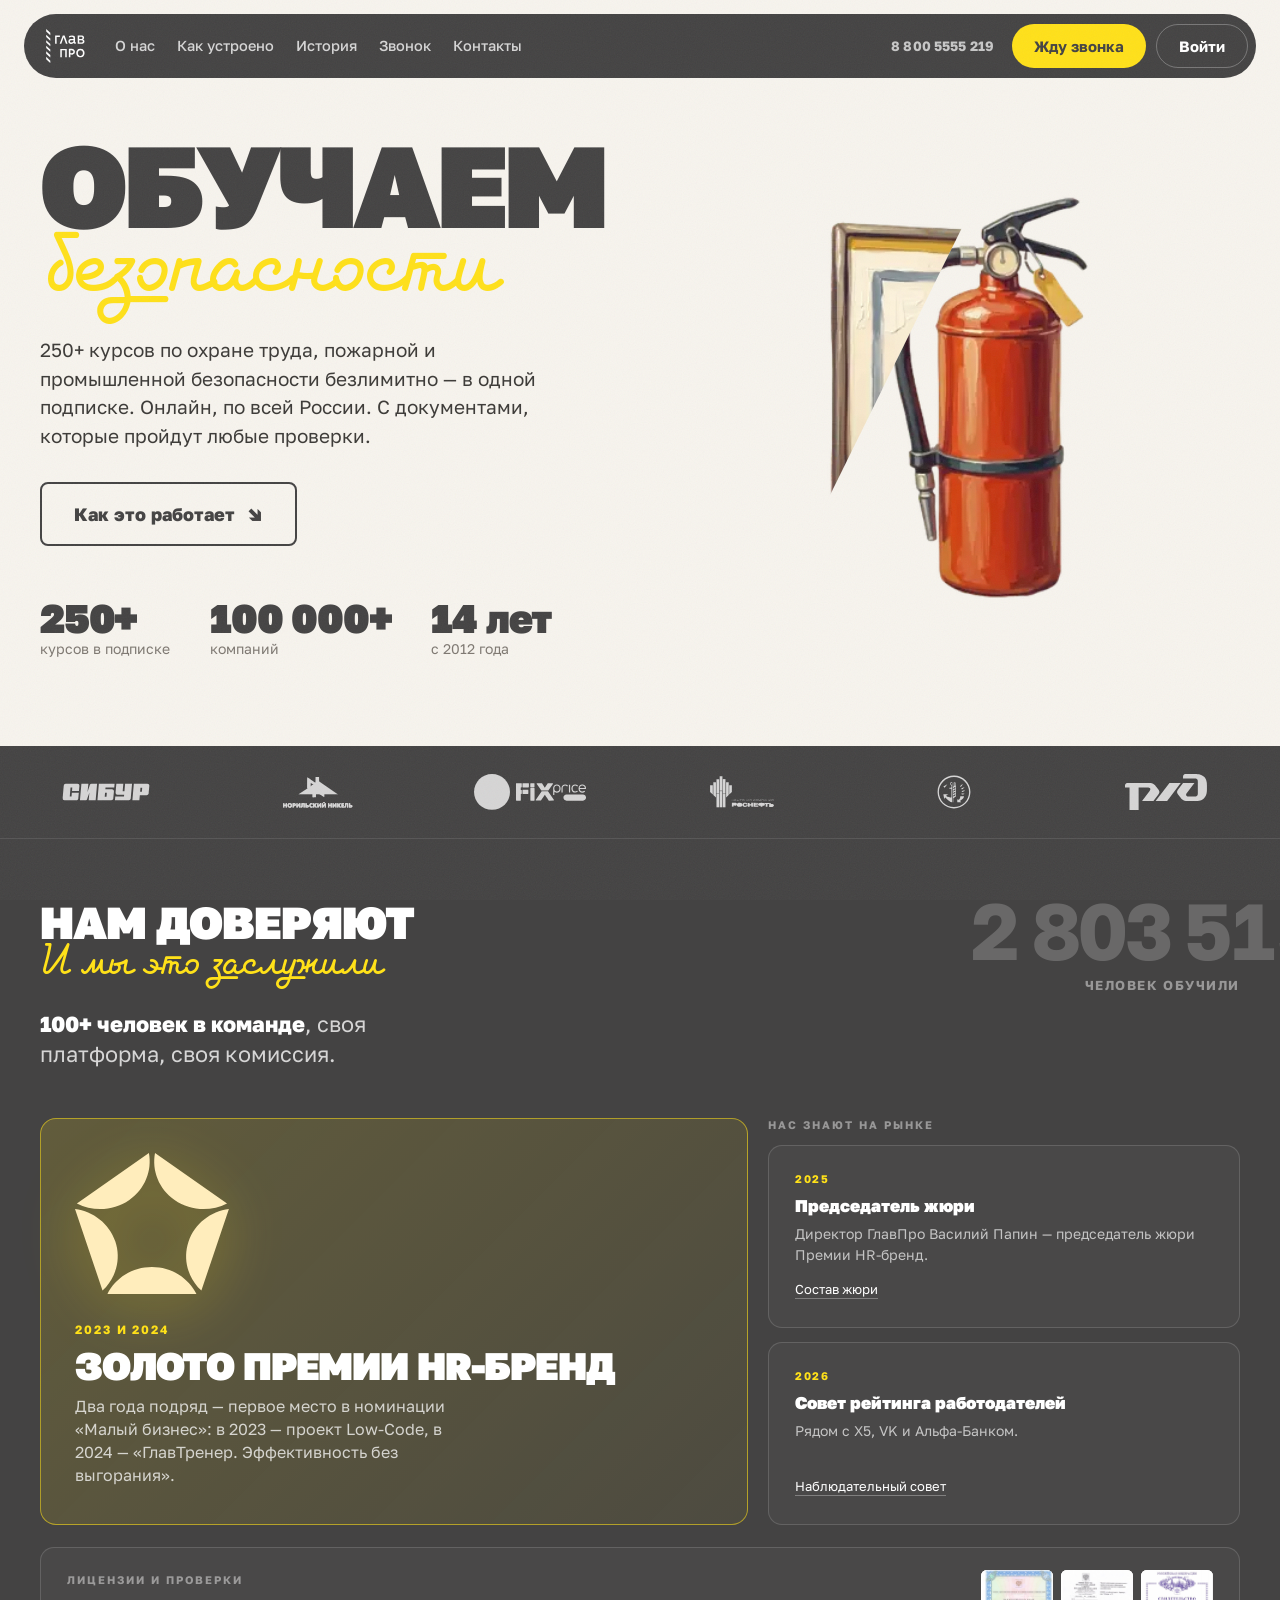
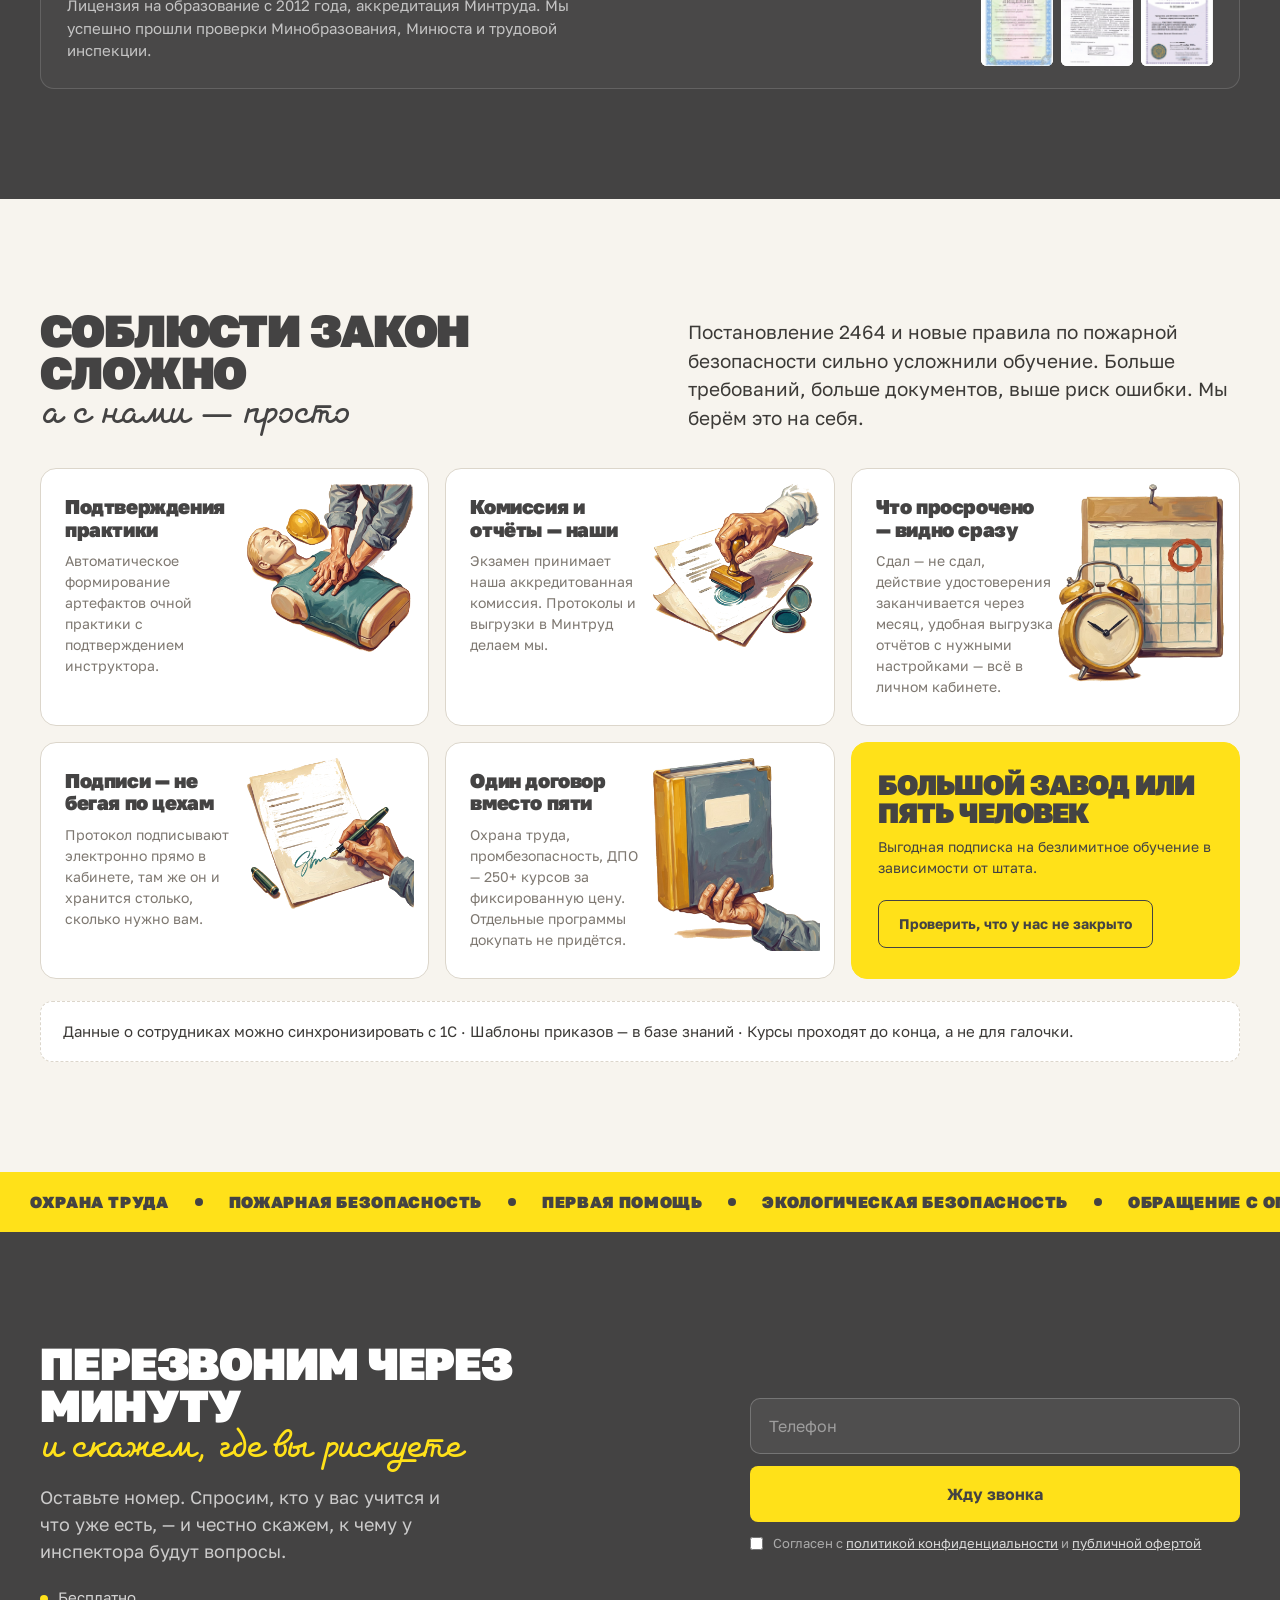
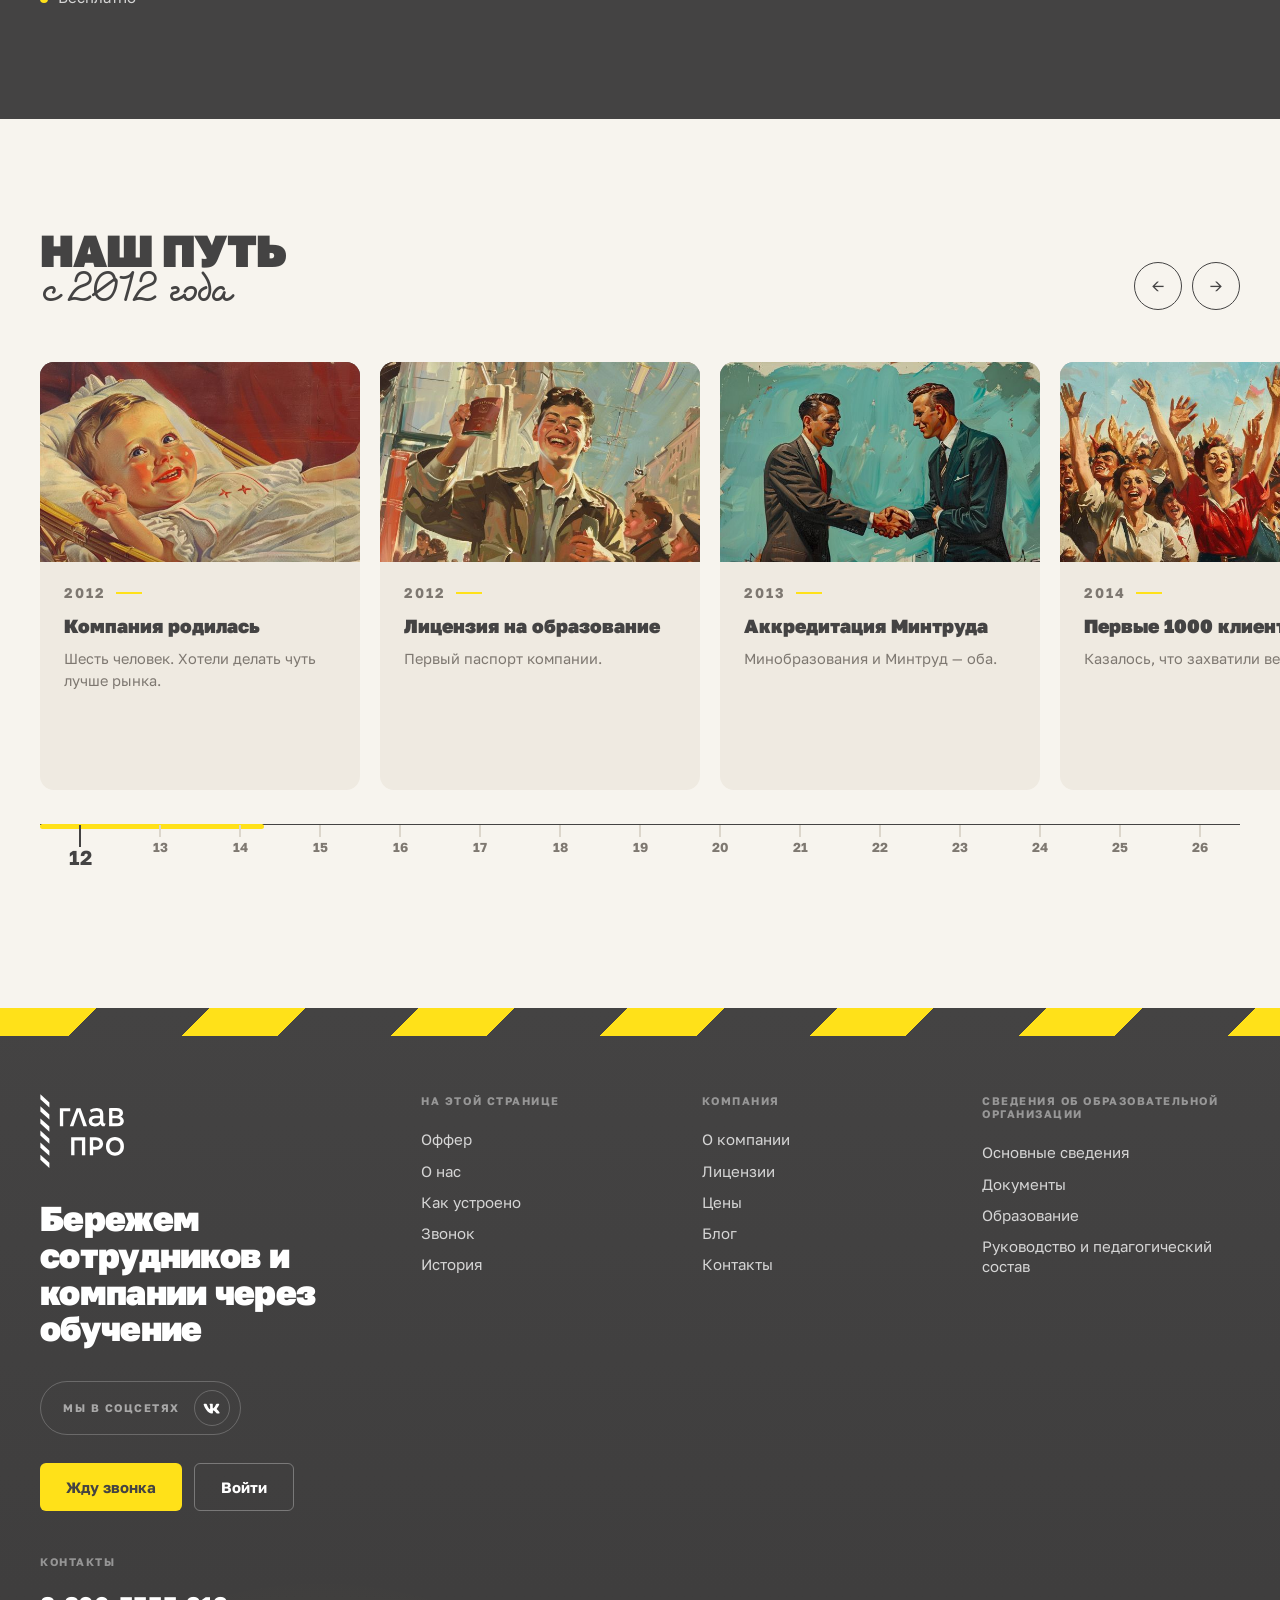
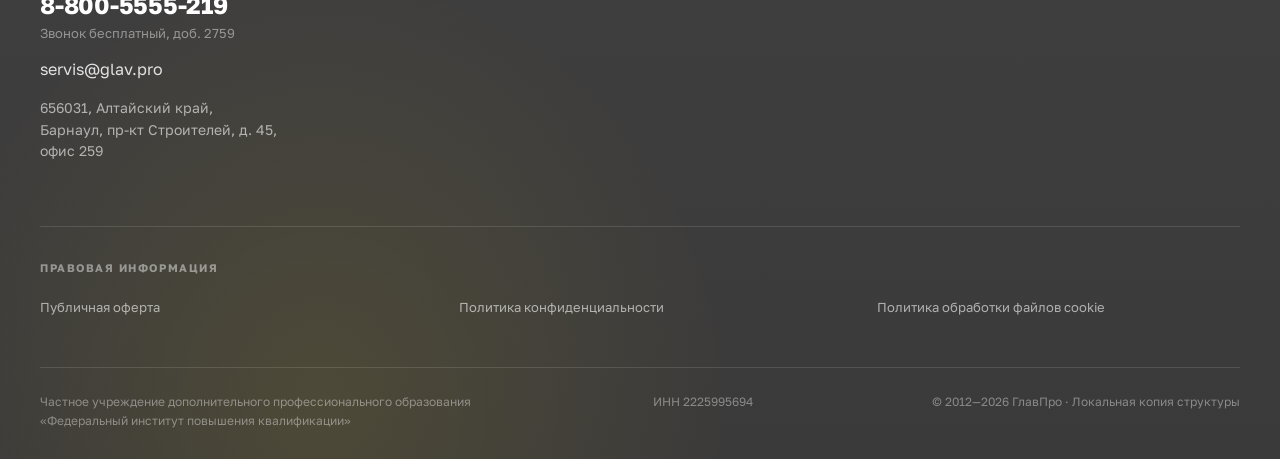
==== commit 1f90c252: "Hero: кнопка аварийного стопа вместо диэлектрических перчаток. WebP 400px в том же стабильном цикле " ====
--- a/index-restructure.html
+++ b/index-restructure.html
@@ -8,7 +8,7 @@
 <link rel="preconnect" href="https://fonts.gstatic.com" crossorigin>
 <link href="https://fonts.googleapis.com/css2?family=Golos+Text:wght@400;500;700;900&display=swap&subset=cyrillic,latin" rel="stylesheet">
 <link rel="stylesheet" href="style-v2.css">
-<link rel="stylesheet" href="style-restructure.css?v=19">
+<link rel="stylesheet" href="style-restructure.css?v=20">
 </head>
 <body>
 
@@ -363,6 +363,6 @@
   </div>
 </footer>
 
-<script src="app-restructure.js?v=19"></script>
+<script src="app-restructure.js?v=20"></script>
 </body>
 </html>
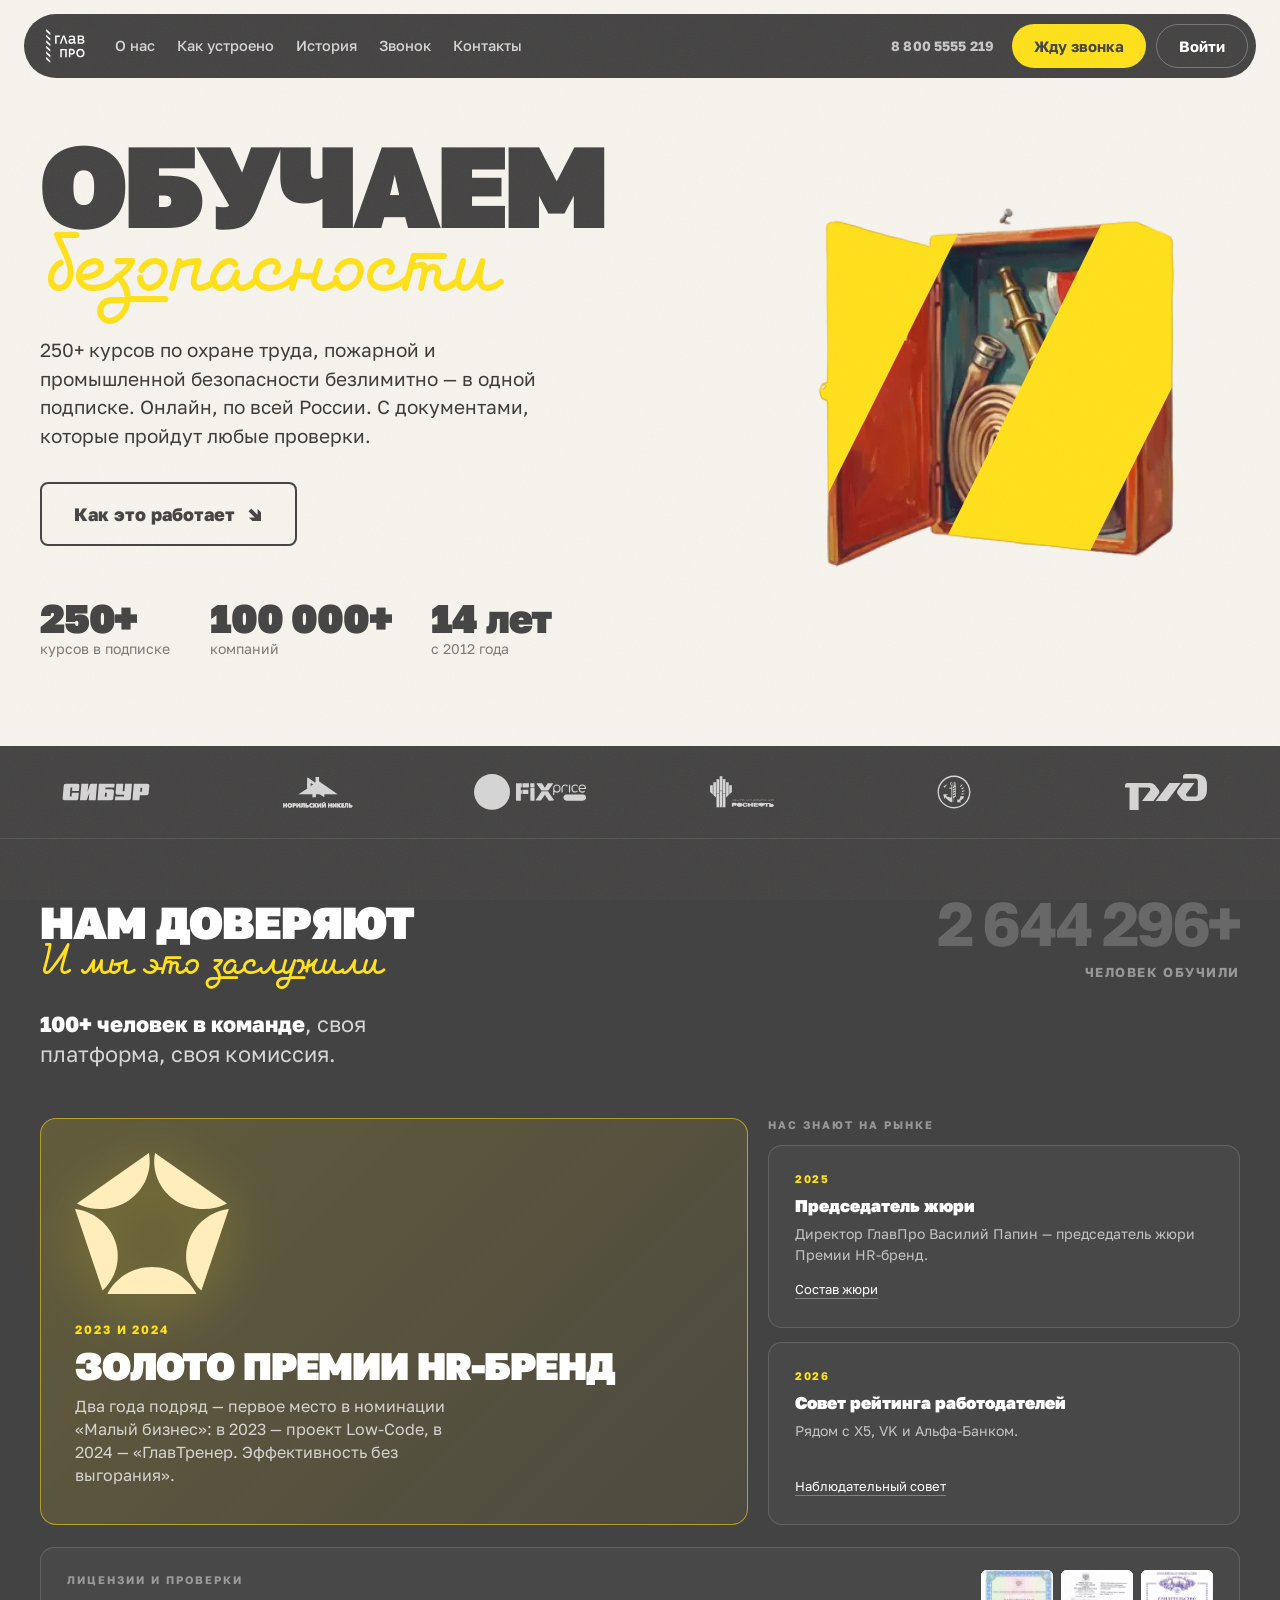
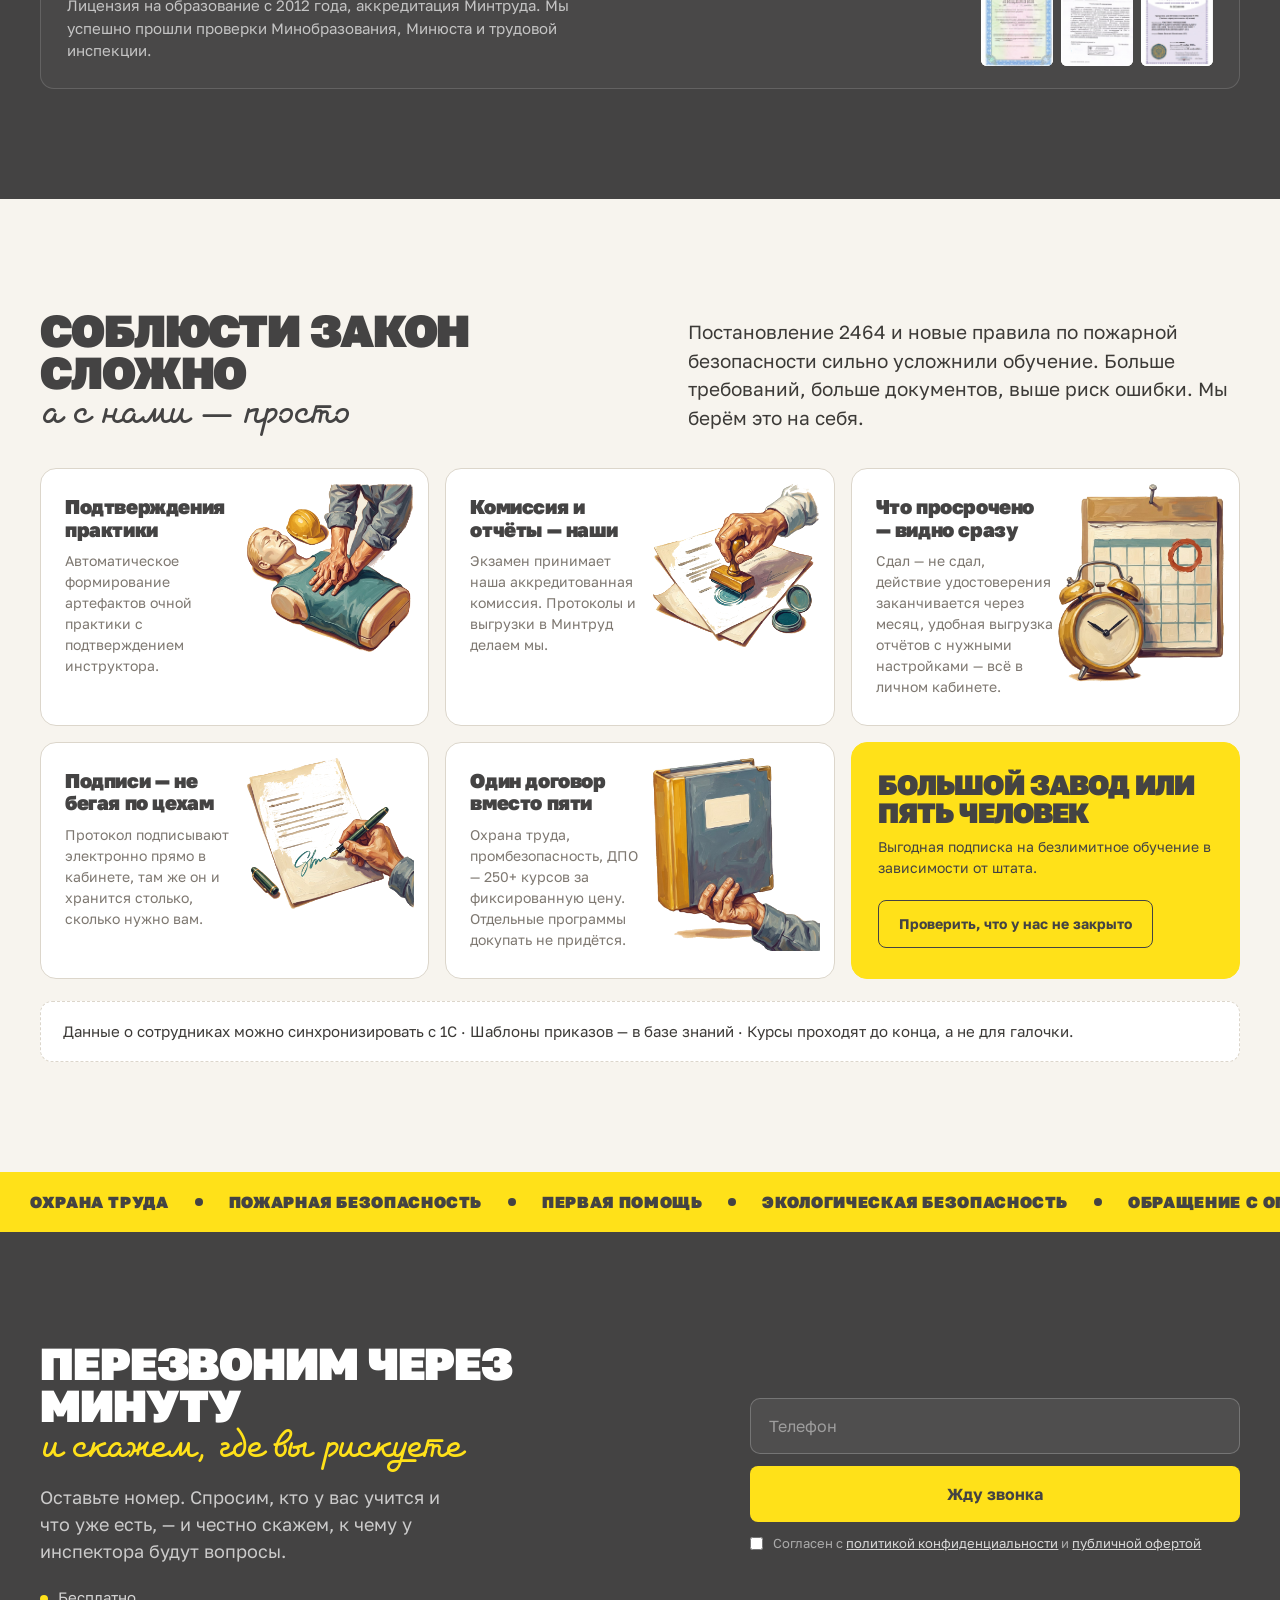
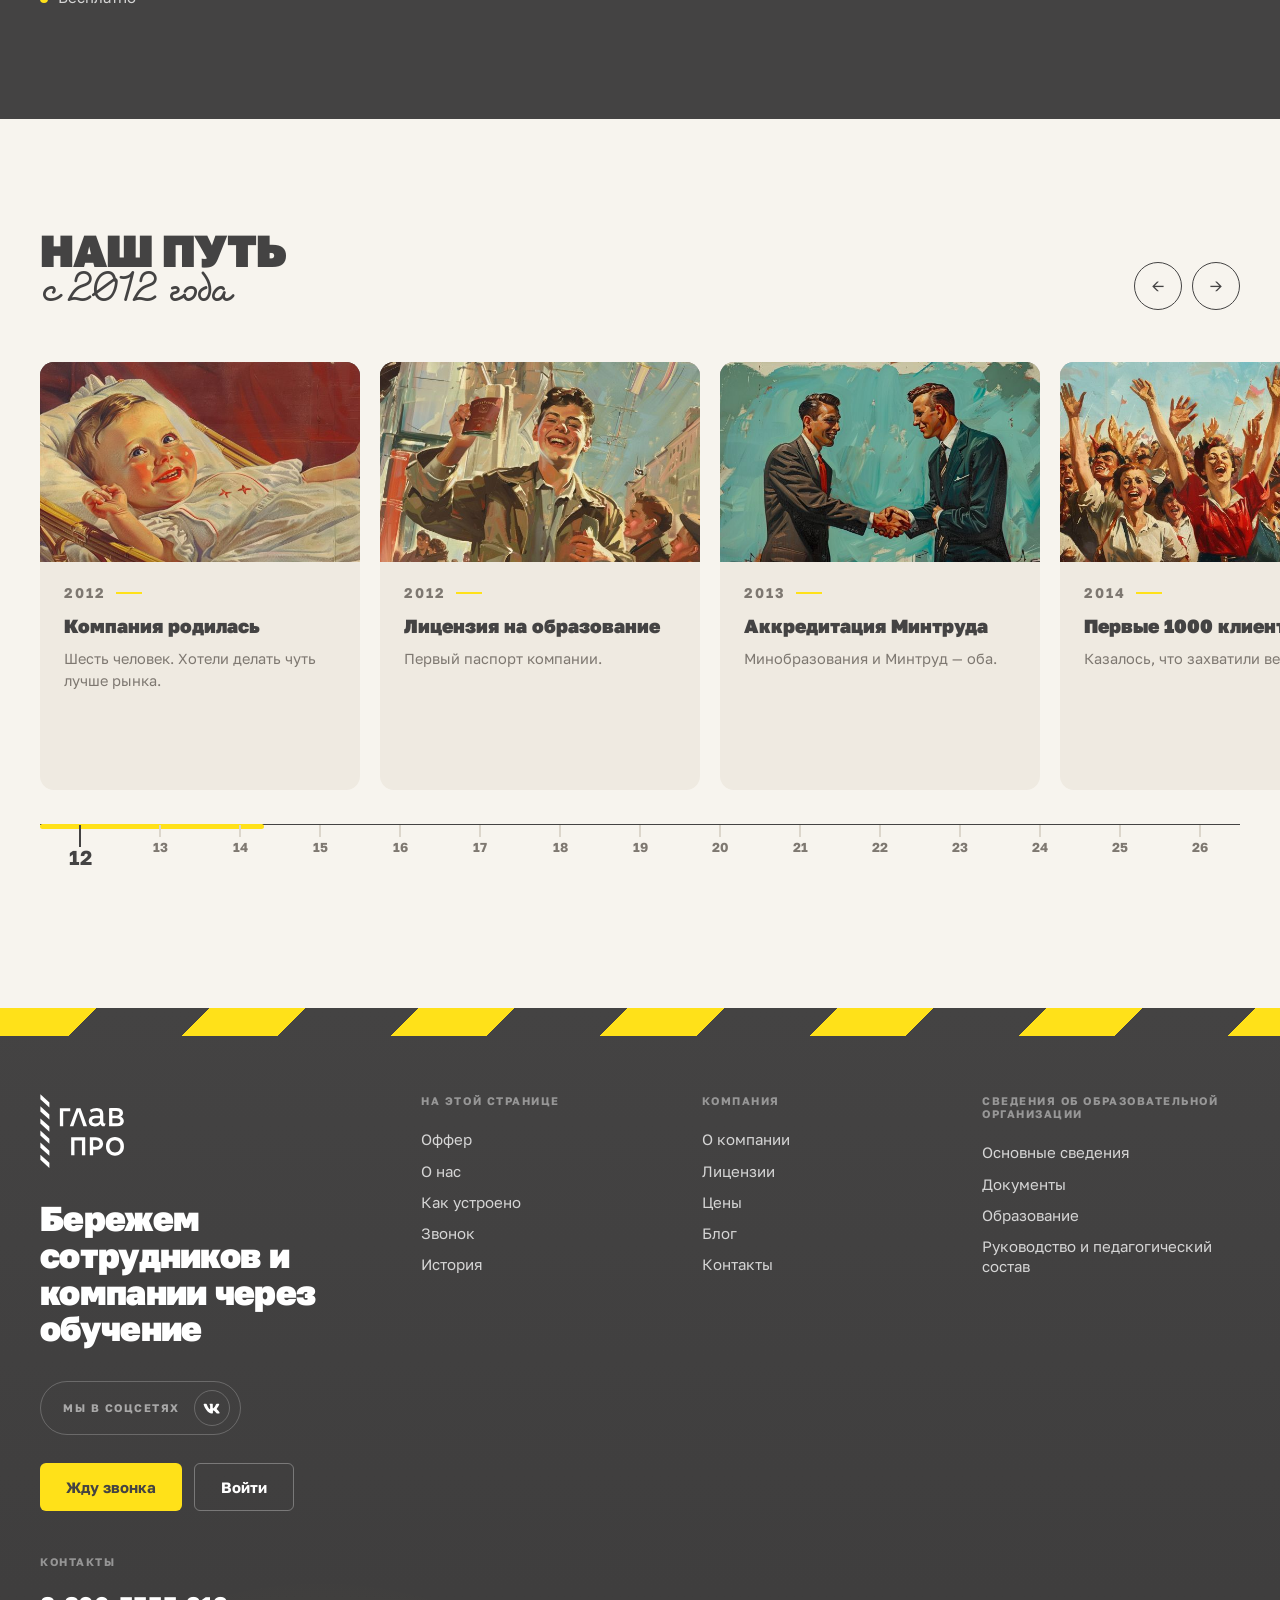
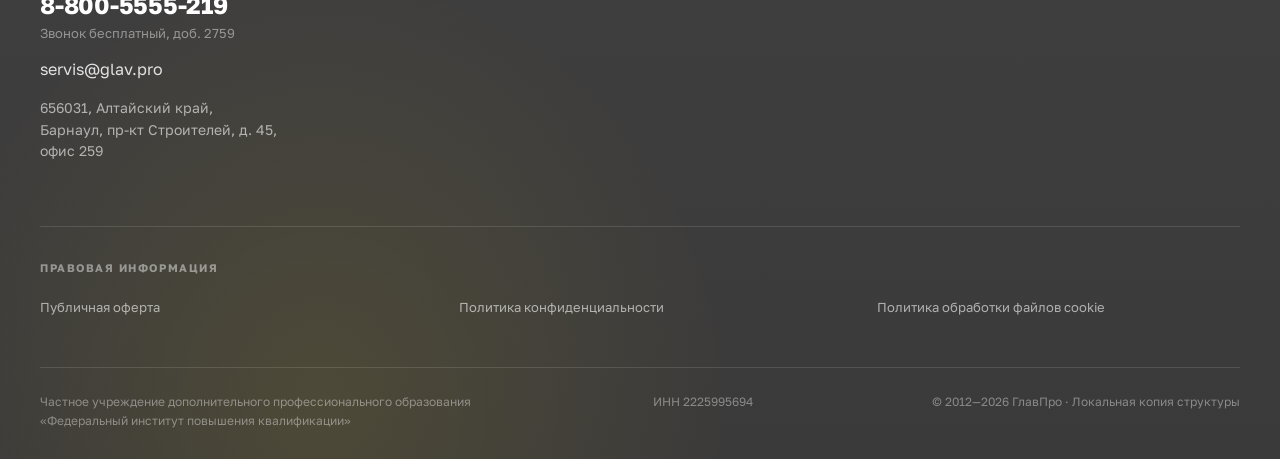
==== commit d103a8de: "Hero: стабильный rAF-цикл вместо CSS animationend; 3 млн не вылезает. Старт после двух кадров, без з" ====
--- a/index-restructure.html
+++ b/index-restructure.html
@@ -8,7 +8,7 @@
 <link rel="preconnect" href="https://fonts.gstatic.com" crossorigin>
 <link href="https://fonts.googleapis.com/css2?family=Golos+Text:wght@400;500;700;900&display=swap&subset=cyrillic,latin" rel="stylesheet">
 <link rel="stylesheet" href="style-v2.css">
-<link rel="stylesheet" href="style-restructure.css?v=20">
+<link rel="stylesheet" href="style-restructure.css?v=21">
 </head>
 <body>
 
@@ -363,6 +363,6 @@
   </div>
 </footer>
 
-<script src="app-restructure.js?v=20"></script>
+<script src="app-restructure.js?v=21"></script>
 </body>
 </html>
--- a/style-restructure.css
+++ b/style-restructure.css
@@ -104,12 +104,10 @@
 
 /* Hero: было/стало — разрез по последней полосе; лента маской ровно по видимому предмету */
 .hero__safety{max-width:480px;aspect-ratio:1;position:relative;overflow:hidden;display:block;
-  --tape-dur:1.35s;
   --mask-curr:url('img/safety/extinguisher.webp');
   --mask-next:url('img/safety/cabinet.webp');
   --split-top:calc(100% - var(--p) * (100% + var(--rw)) + var(--rw) + var(--tip));
   --split-bot:calc(100% - var(--p) * (100% + var(--rw)) + var(--rw));
-  contain:layout style;
   transform:translateZ(0)}
 .hero__safety .hero__helmet-img{
   position:absolute;inset:0;width:100%;height:100%;
@@ -124,14 +122,15 @@
   -webkit-mask-repeat:no-repeat;mask-repeat:no-repeat;
   -webkit-mask-position:center;mask-position:center;
   -webkit-mask-source-type:alpha;mask-mode:alpha;
-  opacity:1;visibility:visible;will-change:auto}
+  opacity:1;visibility:visible}
 .hero__safety .hero__tape-clip--curr{
   -webkit-mask-image:var(--mask-curr);mask-image:var(--mask-curr);
   clip-path:polygon(0% 0%,var(--split-top) 0%,var(--split-bot) 100%,0% 100%)}
 .hero__safety .hero__tape-clip--next{
   -webkit-mask-image:var(--mask-next);mask-image:var(--mask-next);
   clip-path:polygon(var(--split-top) 0%,100% 0%,100% 100%,var(--split-bot) 100%)}
-.hero__safety.sweeping{animation:tape-rtl var(--tape-dur) linear forwards}
+/* Hero не использует CSS sweeping — --p крутит JS */
+.hero__safety.sweeping{animation:none!important}
 .hero__safety.shot--revealed .hero__safety-curr,
 .hero__safety.shot--revealed .hero__tape-clip--curr{clip-path:inset(0 100% 0 0)}
 .hero__safety.shot--revealed .hero__safety-next{clip-path:none}
@@ -142,7 +141,6 @@
   .hero__safety .hero__tape-clip--curr{clip-path:inset(0 100% 0 0)}
   .hero__safety .hero__safety-next{clip-path:none}
   .hero__safety .hero__tape-clip{opacity:0;visibility:hidden}
-  .hero__safety.sweeping{animation:none}
 }
 
 /* Бегущая полоса направлений — перед CTA */
@@ -172,20 +170,20 @@
 @media(prefers-reduced-motion:reduce){.trust__brands-track{animation:none}}
 
 .trust__wrap{padding-top:56px}
-.trust__intro{display:grid;grid-template-columns:minmax(0,1.15fr) minmax(280px,.85fr);
+.trust__intro{display:grid;grid-template-columns:minmax(0,1.15fr) minmax(0,.85fr);
   gap:40px 48px;align-items:start;margin-bottom:48px}
-.trust__intro-main{padding-top:6px}
+.trust__intro-main{padding-top:6px;min-width:0}
 .trust__intro-main .h2{margin-bottom:0;max-width:14ch}
 .trust__lead{margin:26px 0 0;max-width:34ch;font-size:clamp(18px,1.7vw,22px);line-height:1.4;
   color:rgba(255,255,255,.78)}
 .trust__lead b{color:#fff;font-weight:800}
 
-.trust__trained{display:flex;flex-direction:column;align-items:flex-end;width:100%;max-width:420px;
-  justify-self:end;margin:0}
-.trust__trained-num{font-size:clamp(48px,6.2vw,88px);font-weight:700;letter-spacing:-.055em;line-height:.88;
-  color:rgba(255,255,255,.2);font-variant-numeric:tabular-nums;width:100%;text-align:right;
-  white-space:nowrap}
-.trust__trained-num [data-count]{display:inline-block;min-width:9.6ch;text-align:right}
+.trust__trained{display:flex;flex-direction:column;align-items:flex-end;width:100%;
+  max-width:100%;min-width:0;justify-self:end;margin:0;overflow:hidden}
+.trust__trained-num{font-size:clamp(36px,4.8vw,72px);font-weight:700;letter-spacing:-.055em;line-height:.92;
+  color:rgba(255,255,255,.2);font-variant-numeric:tabular-nums;width:100%;max-width:100%;
+  text-align:right;white-space:nowrap;overflow:hidden}
+.trust__trained-num [data-count]{display:inline;text-align:right}
 .trust__trained-label{display:block;margin-top:12px;width:100%;text-align:right;font-size:13px;
   color:rgba(255,255,255,.45);letter-spacing:.12em;text-transform:uppercase;font-weight:700}
 
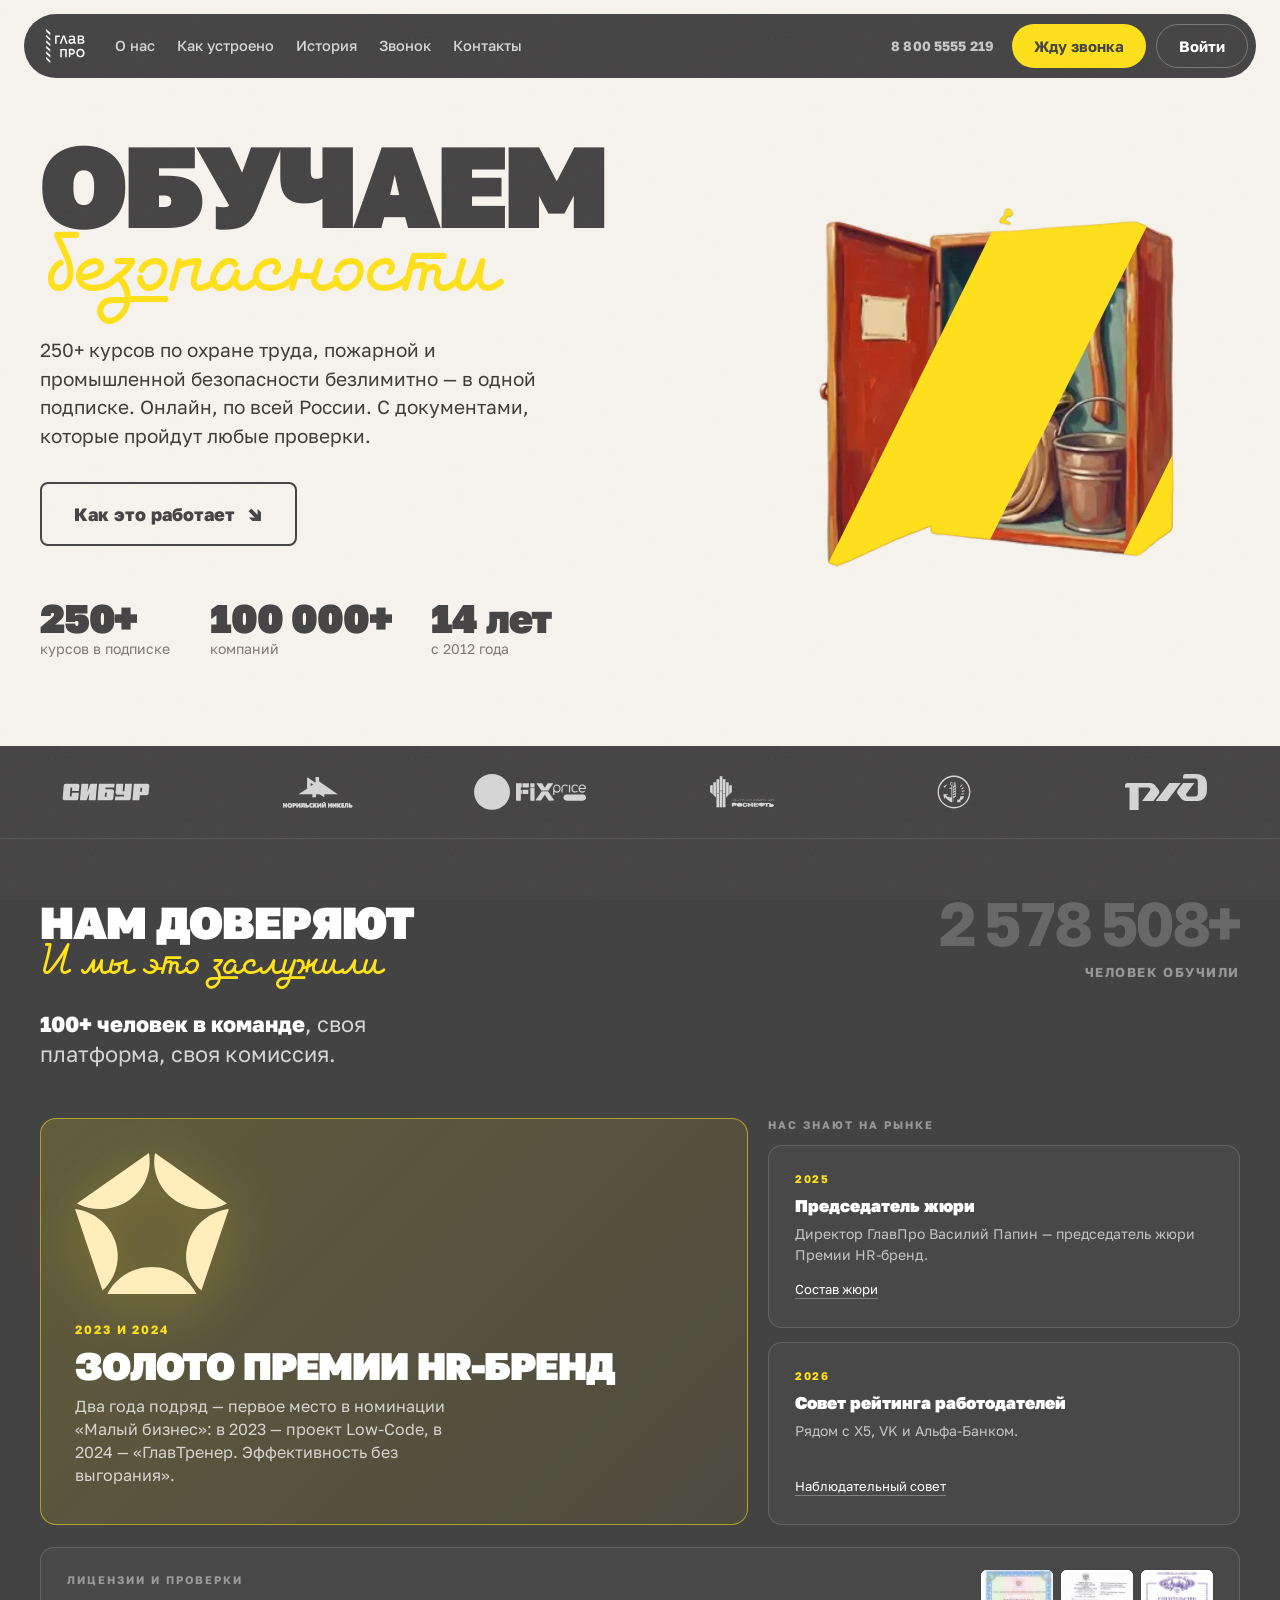
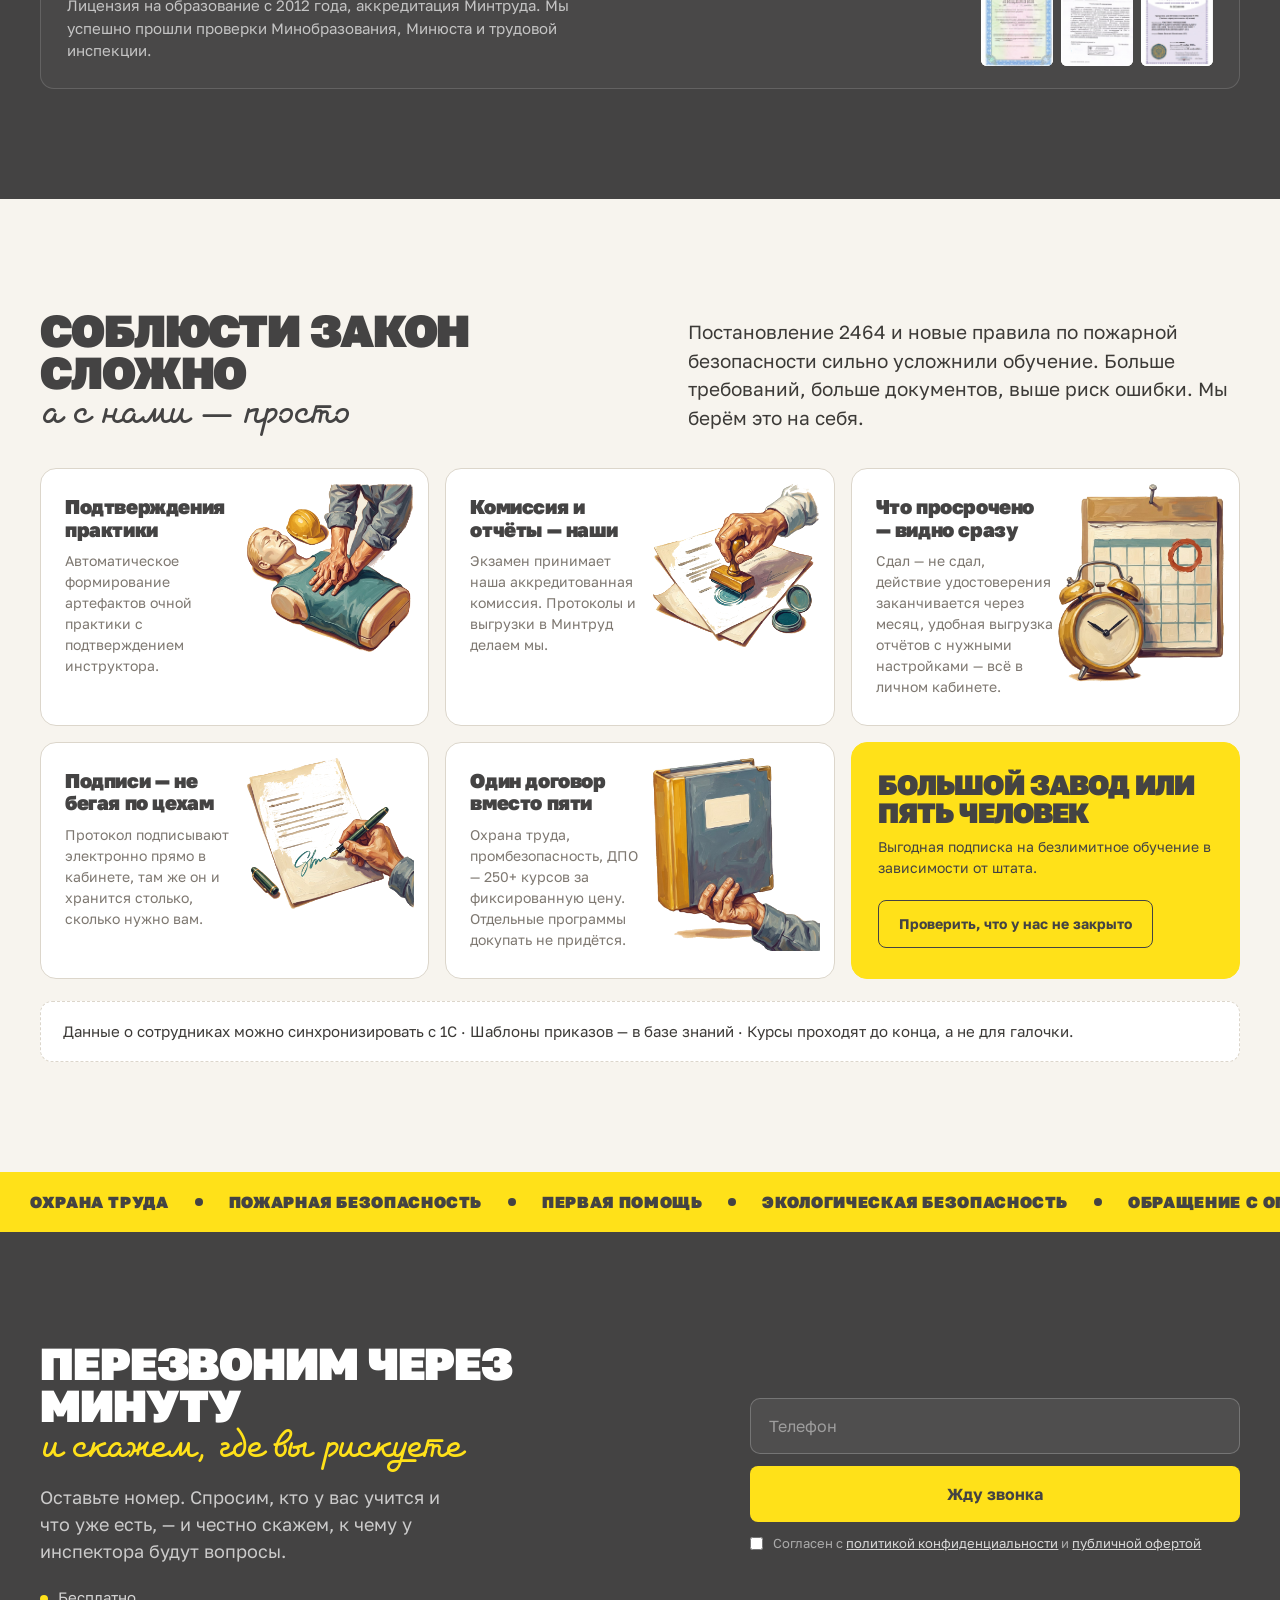
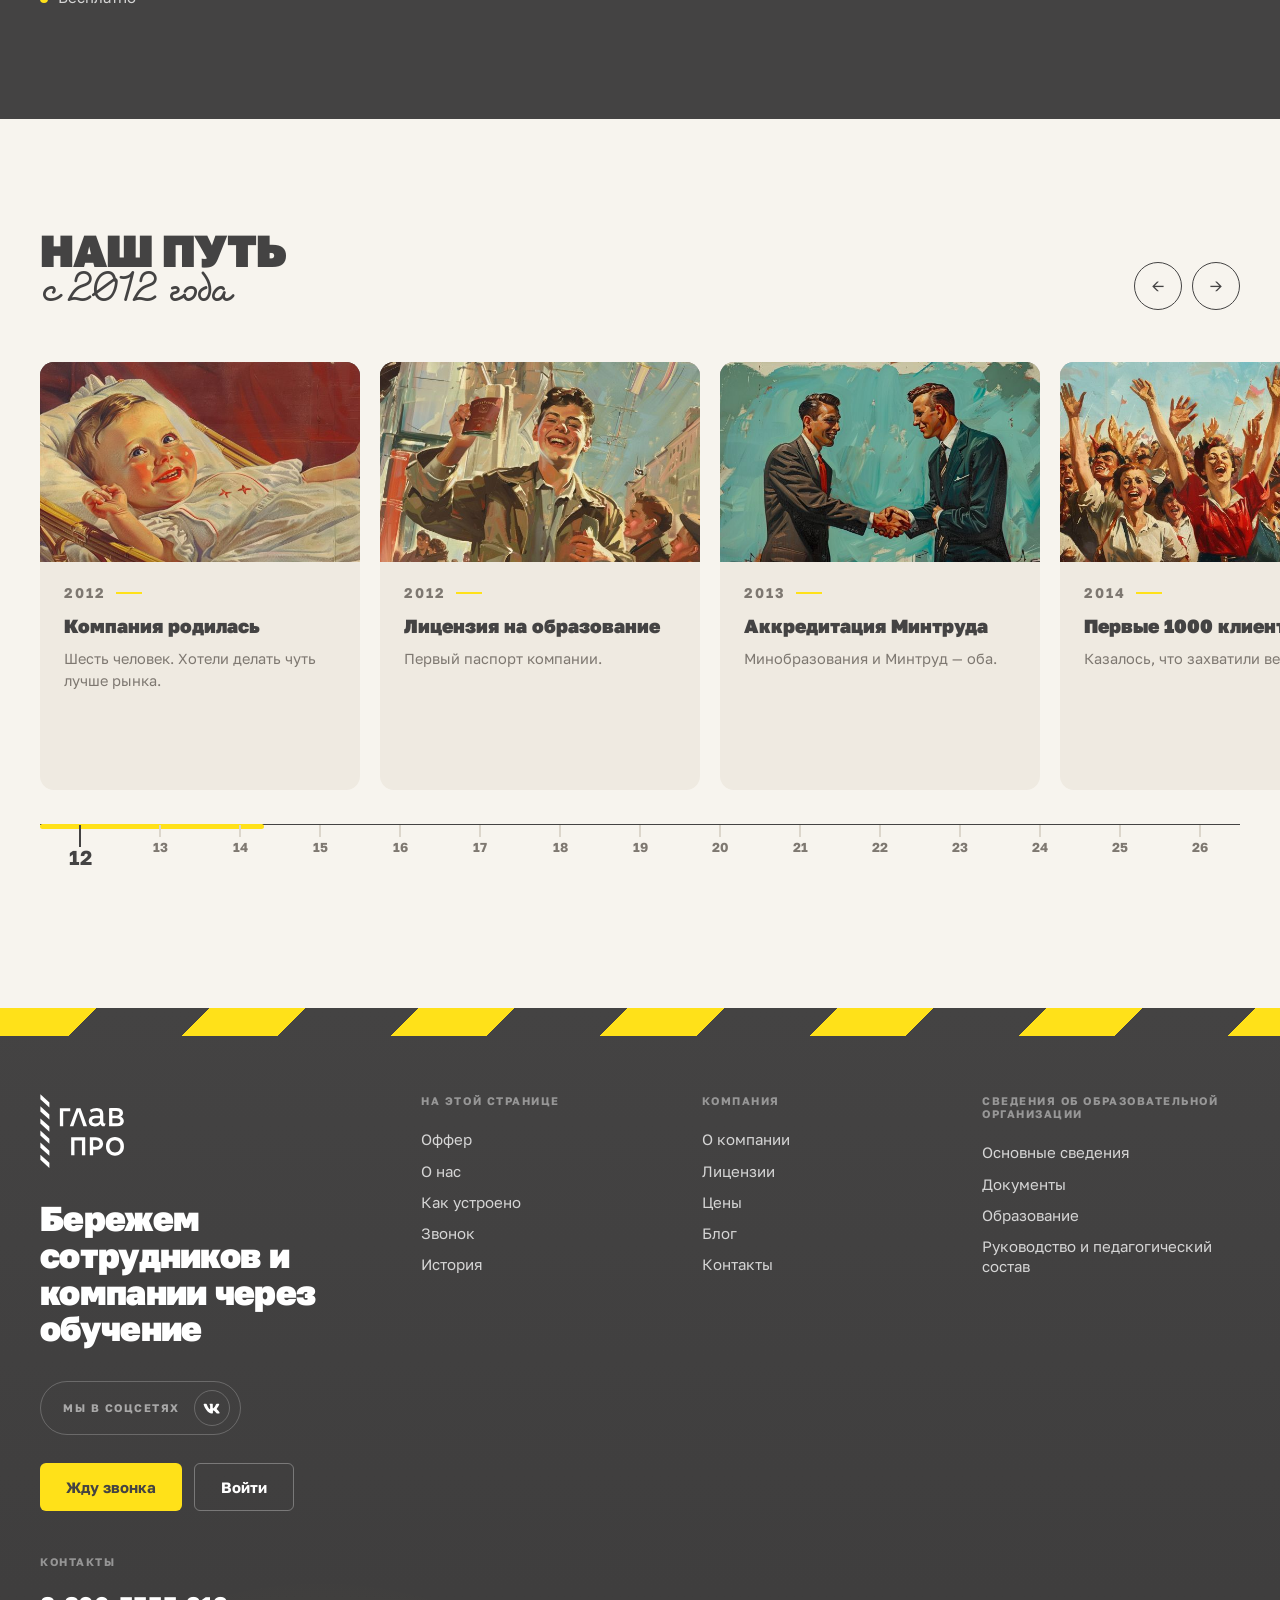
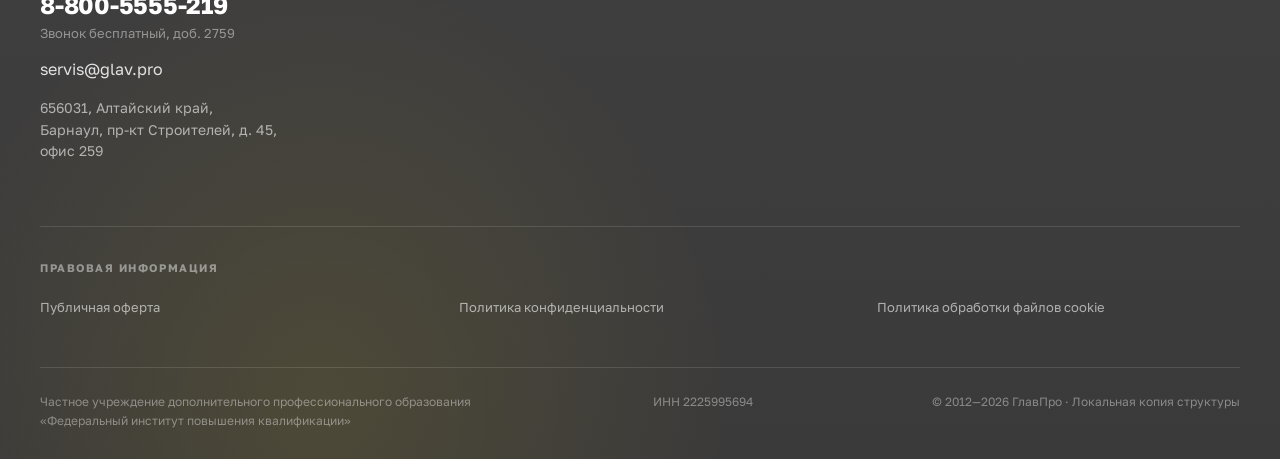
==== commit 4eb5a1c9: "Hero: уменьшить кнопку стопа и убрать рывок при смене кадра. E-stop ~38% кадра как огнетушитель; pro" ====
--- a/index-restructure.html
+++ b/index-restructure.html
@@ -8,7 +8,7 @@
 <link rel="preconnect" href="https://fonts.gstatic.com" crossorigin>
 <link href="https://fonts.googleapis.com/css2?family=Golos+Text:wght@400;500;700;900&display=swap&subset=cyrillic,latin" rel="stylesheet">
 <link rel="stylesheet" href="style-v2.css">
-<link rel="stylesheet" href="style-restructure.css?v=21">
+<link rel="stylesheet" href="style-restructure.css?v=22">
 </head>
 <body>
 
@@ -363,6 +363,6 @@
   </div>
 </footer>
 
-<script src="app-restructure.js?v=21"></script>
+<script src="app-restructure.js?v=22"></script>
 </body>
 </html>
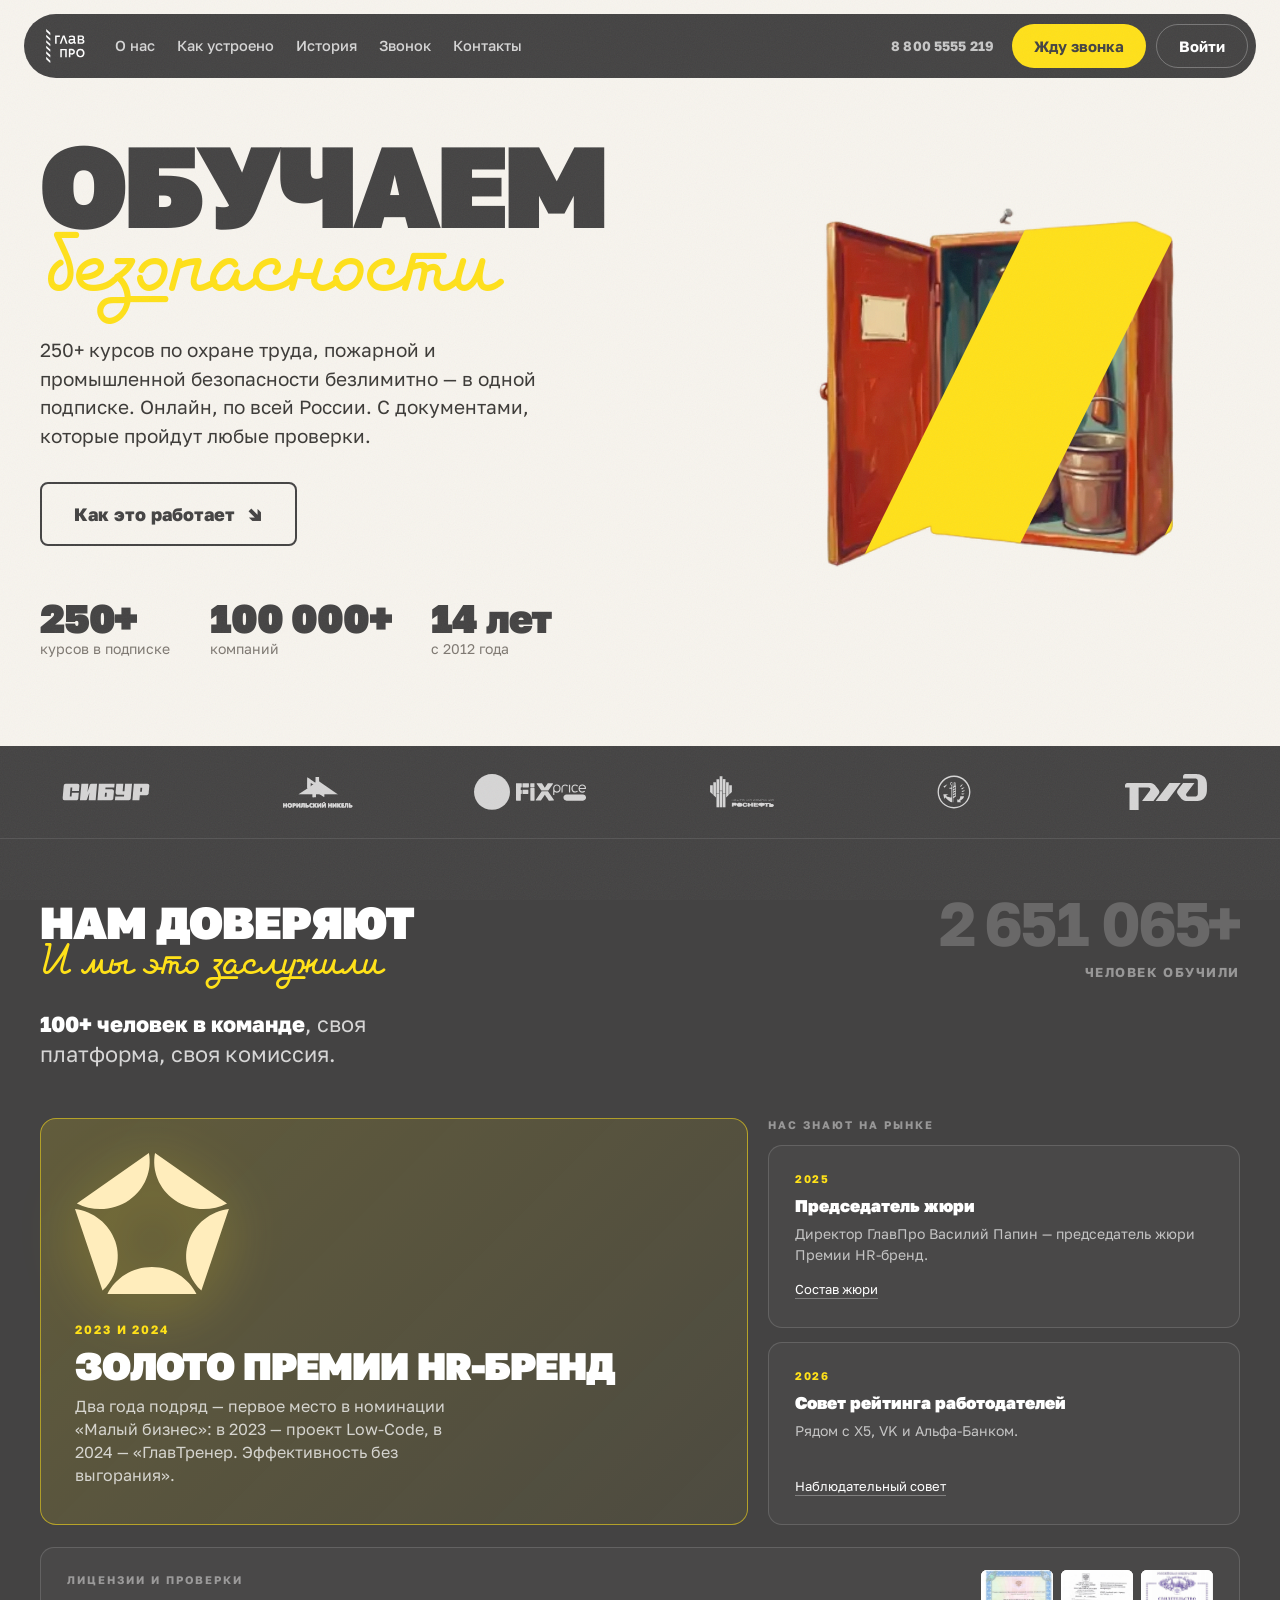
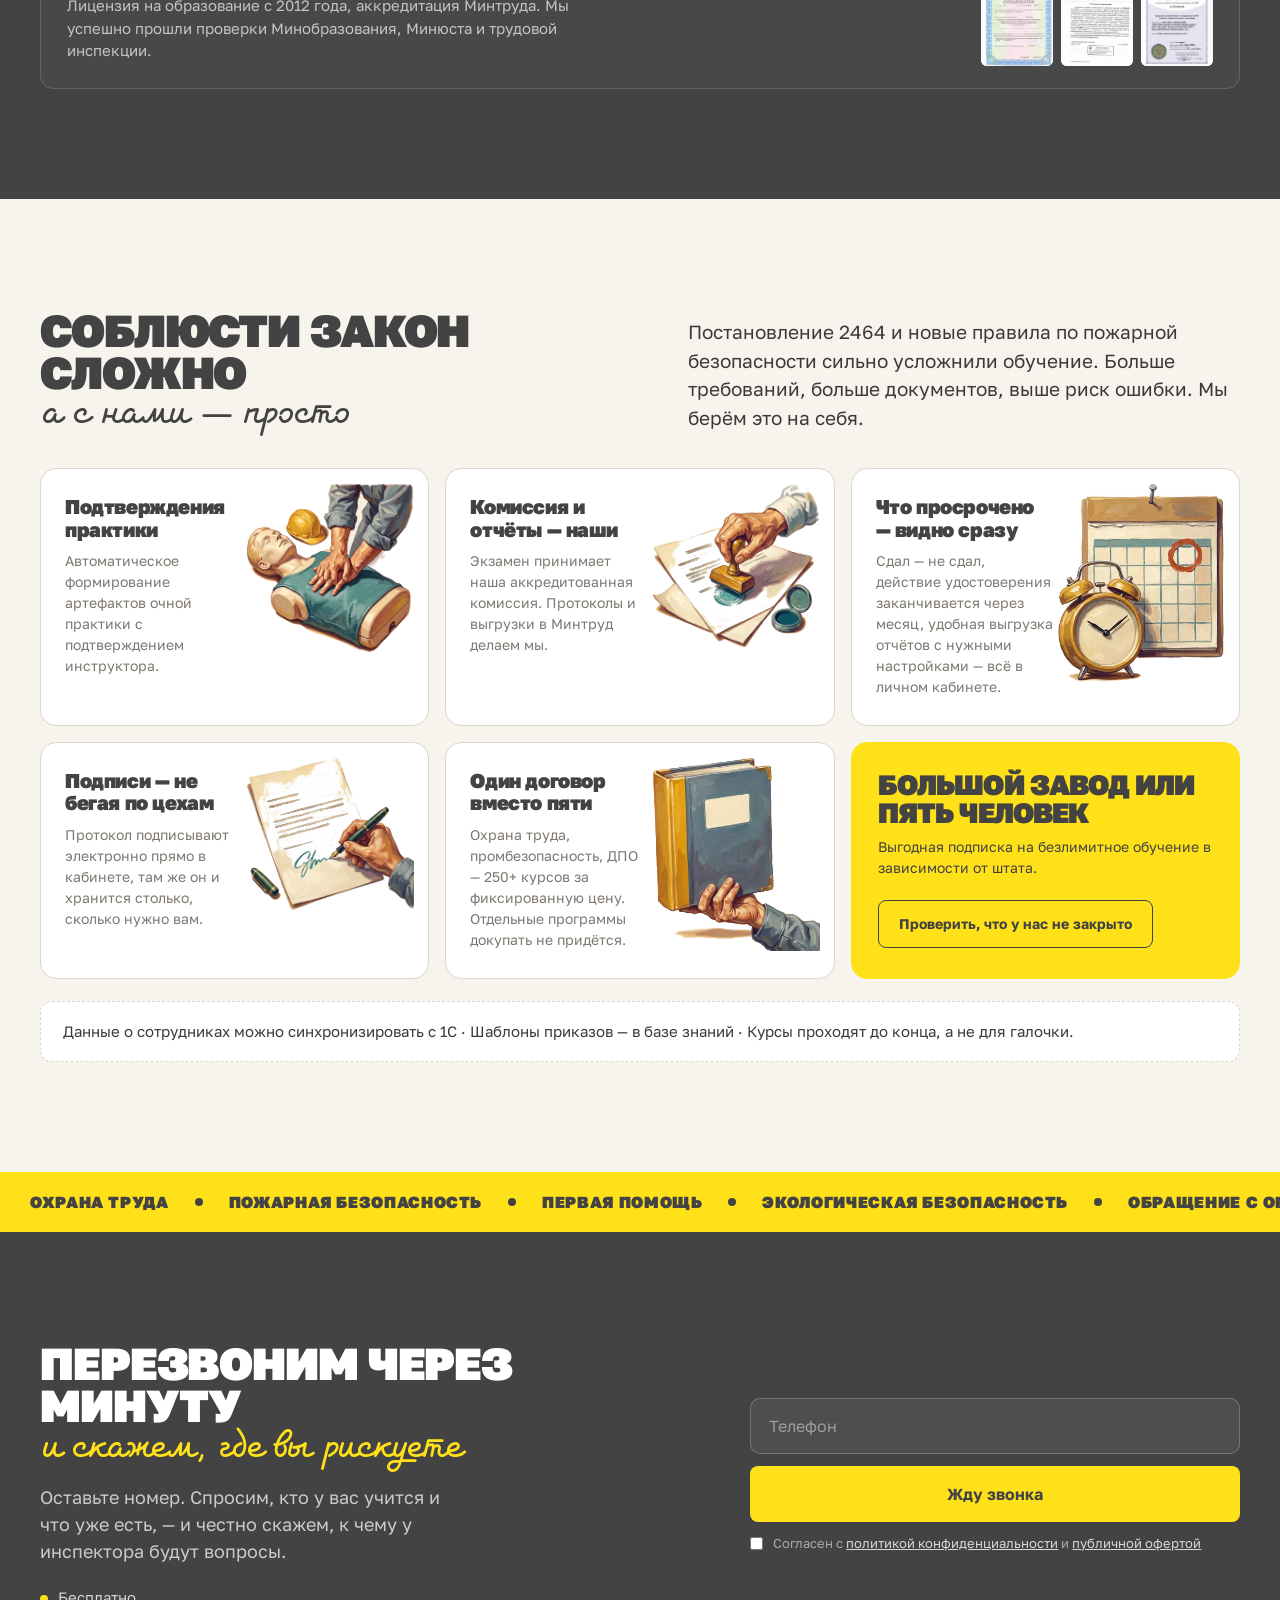
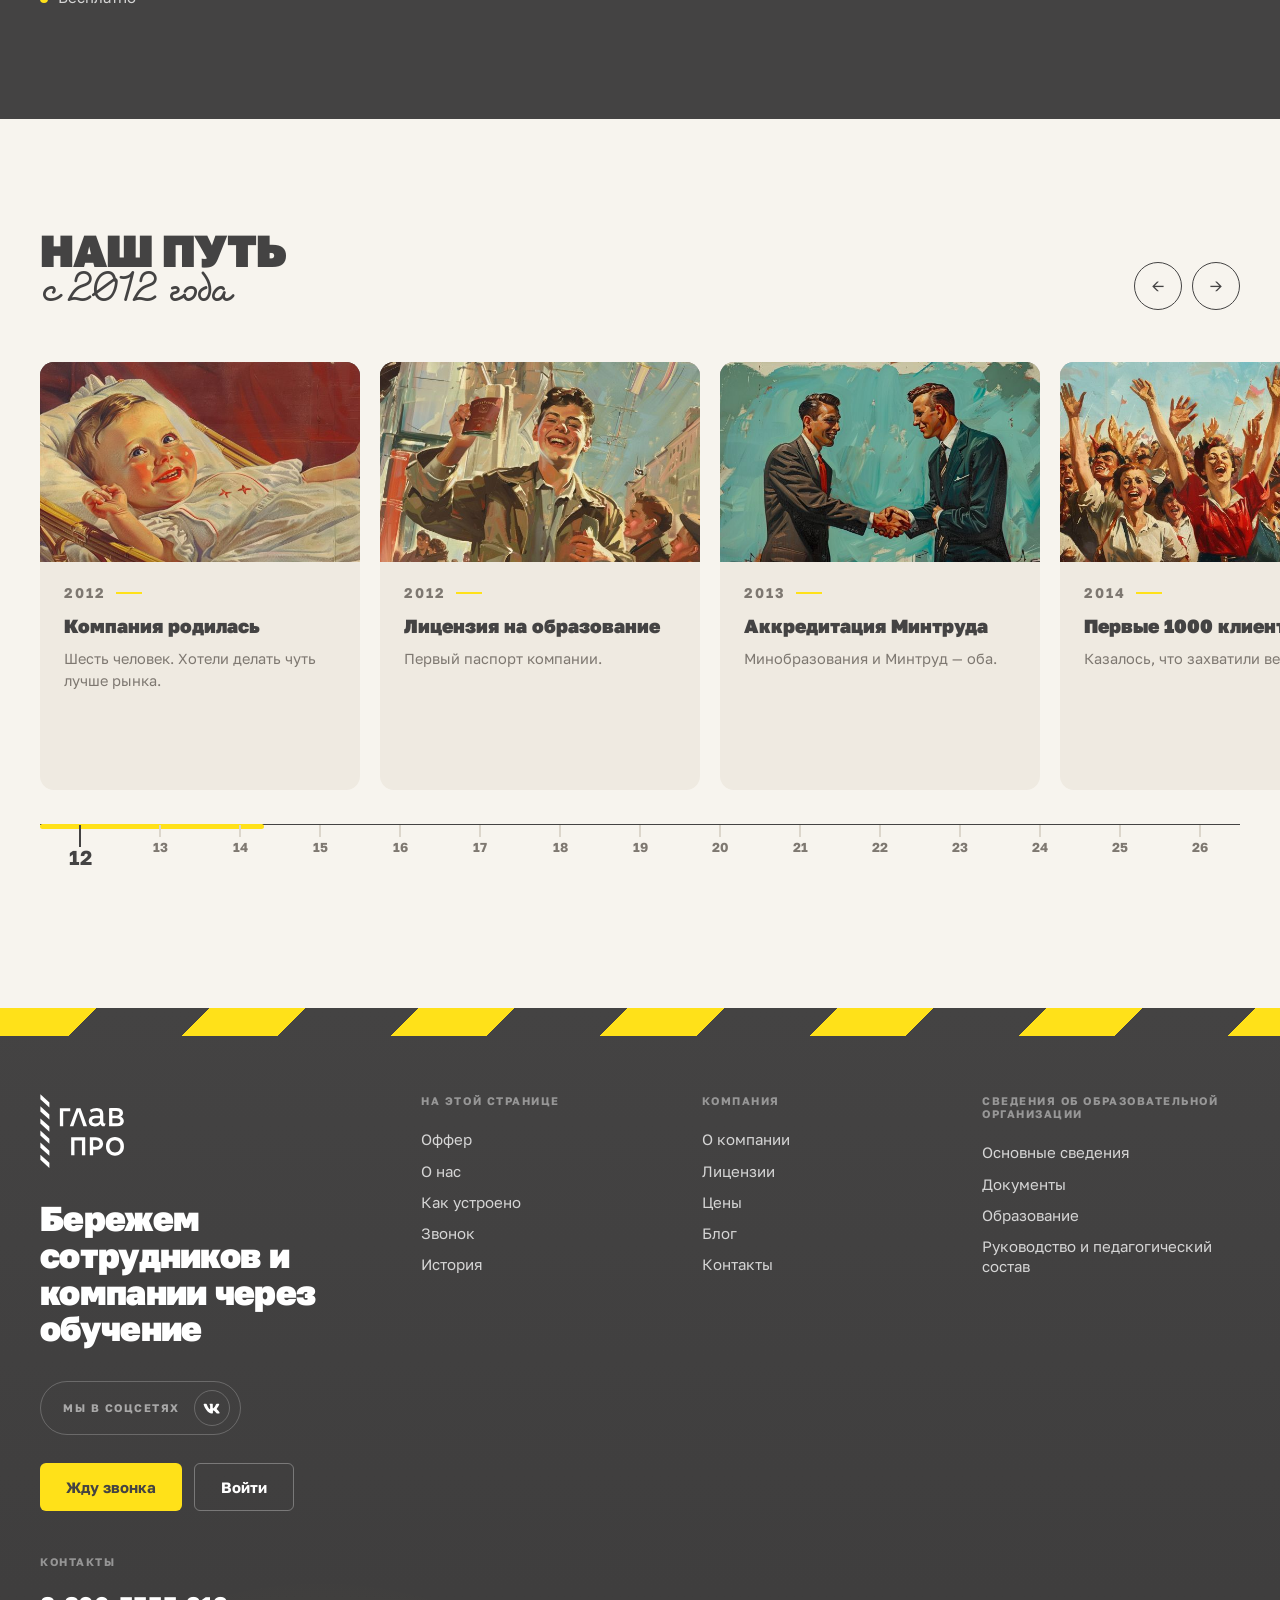
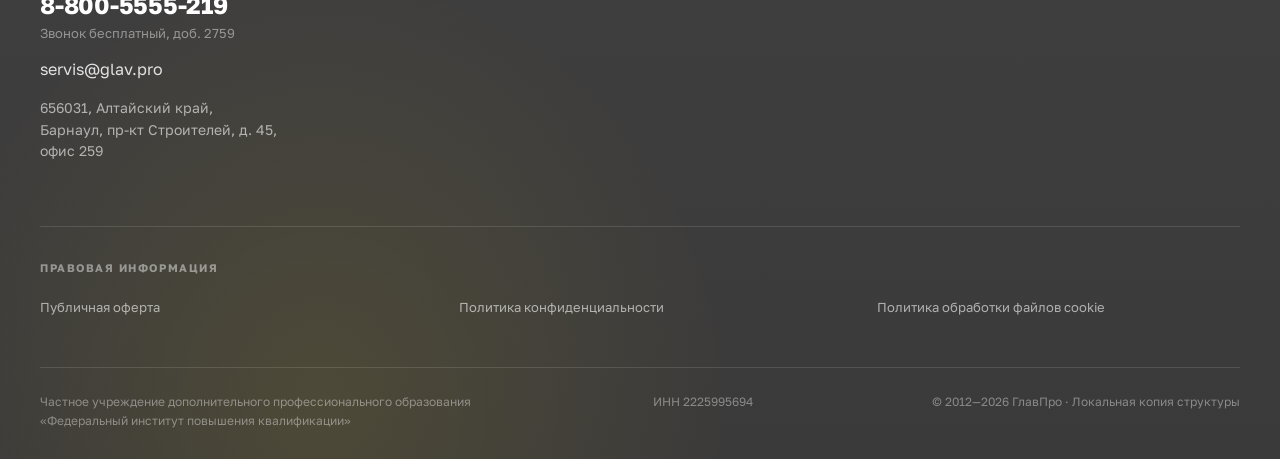
==== commit d5806f2b: "Ускорение загрузки: lazy history/docs, webp solve, hold без рывка. Тяжёлые PNG сжимаем; история и ли" ====
--- a/index-restructure.html
+++ b/index-restructure.html
@@ -6,9 +6,10 @@
 <title>ГлавПро — обучаем безопасности. 250+ курсов по подписке</title>
 <link rel="preconnect" href="https://fonts.googleapis.com">
 <link rel="preconnect" href="https://fonts.gstatic.com" crossorigin>
-<link href="https://fonts.googleapis.com/css2?family=Golos+Text:wght@400;500;700;900&display=swap&subset=cyrillic,latin" rel="stylesheet">
+<link href="https://fonts.googleapis.com/css2?family=Golos+Text:wght@400;700;900&display=swap&subset=cyrillic" rel="stylesheet">
+<link rel="preload" as="image" href="img/safety/extinguisher.webp" type="image/webp">
 <link rel="stylesheet" href="style-v2.css">
-<link rel="stylesheet" href="style-restructure.css?v=22">
+<link rel="stylesheet" href="style-restructure.css?v=23">
 </head>
 <body>
 
@@ -48,8 +49,8 @@
     </div>
     <figure class="hero__helmet hero__safety" id="heroSafety"
       style="--mask-curr:url('img/safety/extinguisher.webp');--mask-next:url('img/safety/cabinet.webp')">
-      <img class="hero__helmet-img hero__safety-curr" src="img/safety/extinguisher.webp" alt="" width="400" height="400" decoding="async">
-      <img class="hero__helmet-img hero__safety-next" src="img/safety/cabinet.webp" alt="" width="400" height="400" decoding="async" aria-hidden="true">
+      <img class="hero__helmet-img hero__safety-curr" src="img/safety/extinguisher.webp" alt="" width="400" height="400" decoding="async" fetchpriority="high">
+      <img class="hero__helmet-img hero__safety-next" src="img/safety/cabinet.webp" alt="" width="400" height="400" decoding="async" fetchpriority="low" aria-hidden="true">
       <span class="hero__tape-clip hero__tape-clip--curr" aria-hidden="true"><span class="hero__tape"></span></span>
       <span class="hero__tape-clip hero__tape-clip--next" aria-hidden="true"><span class="hero__tape"></span></span>
     </figure>
@@ -61,22 +62,22 @@
   <div class="trust__brands" aria-label="Клиенты">
     <div class="trust__brands-track">
       <div class="trust__brands-row">
-        <img src="img/clients/sibur.svg" alt="СИБУР">
-        <img src="img/clients/nornickel.svg" alt="Норникель">
-        <img src="img/clients/fixprice.svg" alt="Fix Price">
-        <img src="img/clients/rosneft.svg" alt="Роснефть">
-        <img src="img/clients/yug-rusi.svg" alt="Юг Руси">
-        <img src="img/clients/rzd.svg" alt="РЖД">
-        <img src="img/clients/yugk.svg" alt="ЮГК">
+        <img loading="lazy" decoding="async" src="img/clients/sibur.svg" alt="СИБУР">
+        <img loading="lazy" decoding="async" src="img/clients/nornickel.svg" alt="Норникель">
+        <img loading="lazy" decoding="async" src="img/clients/fixprice.svg" alt="Fix Price">
+        <img loading="lazy" decoding="async" src="img/clients/rosneft.svg" alt="Роснефть">
+        <img loading="lazy" decoding="async" src="img/clients/yug-rusi.svg" alt="Юг Руси">
+        <img loading="lazy" decoding="async" src="img/clients/rzd.svg" alt="РЖД">
+        <img loading="lazy" decoding="async" src="img/clients/yugk.svg" alt="ЮГК">
       </div>
       <div class="trust__brands-row" aria-hidden="true">
-        <img src="img/clients/sibur.svg" alt="">
-        <img src="img/clients/nornickel.svg" alt="">
-        <img src="img/clients/fixprice.svg" alt="">
-        <img src="img/clients/rosneft.svg" alt="">
-        <img src="img/clients/yug-rusi.svg" alt="">
-        <img src="img/clients/rzd.svg" alt="">
-        <img src="img/clients/yugk.svg" alt="">
+        <img loading="lazy" decoding="async" src="img/clients/sibur.svg" alt="">
+        <img loading="lazy" decoding="async" src="img/clients/nornickel.svg" alt="">
+        <img loading="lazy" decoding="async" src="img/clients/fixprice.svg" alt="">
+        <img loading="lazy" decoding="async" src="img/clients/rosneft.svg" alt="">
+        <img loading="lazy" decoding="async" src="img/clients/yug-rusi.svg" alt="">
+        <img loading="lazy" decoding="async" src="img/clients/rzd.svg" alt="">
+        <img loading="lazy" decoding="async" src="img/clients/yugk.svg" alt="">
       </div>
     </div>
   </div>
@@ -128,13 +129,13 @@
           Мы успешно прошли проверки Минобразования, Минюста и трудовой инспекции.</p>
       </div>
       <div class="trust__docs trust__docs--sm">
-        <figure class="shot shot--sweep" style="--img:url('img/doc1_full.jpg')">
+        <figure class="shot" data-img="img/doc1_full.jpg">
           <span class="shot__base"></span><span class="shot__color"></span><span class="shot__tape"></span>
         </figure>
-        <figure class="shot shot--sweep" style="--img:url('img/doc2_full.jpg')">
+        <figure class="shot" data-img="img/doc2_full.jpg">
           <span class="shot__base"></span><span class="shot__color"></span><span class="shot__tape"></span>
         </figure>
-        <figure class="shot shot--sweep" style="--img:url('img/doc3_full.jpg')">
+        <figure class="shot" data-img="img/doc3_full.jpg">
           <span class="shot__base"></span><span class="shot__color"></span><span class="shot__tape"></span>
         </figure>
       </div>
@@ -153,9 +154,9 @@
 
     <div class="solve">
       <article class="solve__card">
-        <figure class="solve__ill shot--sweep" style="--mask:url('img/solve/practice.png')">
-          <img class="solve__ill-img solve__ill-bw" src="img/solve/practice.png" alt="">
-          <img class="solve__ill-img solve__ill-color" src="img/solve/practice.png" alt="" aria-hidden="true">
+        <figure class="solve__ill shot--sweep" style="--mask:url('img/solve/practice.webp')">
+          <img class="solve__ill-img solve__ill-bw" loading="lazy" decoding="async" src="img/solve/practice.webp" alt="">
+          <img class="solve__ill-img solve__ill-color" loading="lazy" decoding="async" src="img/solve/practice.webp" alt="" aria-hidden="true">
           <span class="solve__tape-clip" aria-hidden="true"><span class="solve__tape"></span></span>
         </figure>
         <div class="solve__body">
@@ -164,9 +165,9 @@
         </div>
       </article>
       <article class="solve__card">
-        <figure class="solve__ill shot--sweep" style="--mask:url('img/solve/commission.png')">
-          <img class="solve__ill-img solve__ill-bw" src="img/solve/commission.png" alt="">
-          <img class="solve__ill-img solve__ill-color" src="img/solve/commission.png" alt="" aria-hidden="true">
+        <figure class="solve__ill shot--sweep" style="--mask:url('img/solve/commission.webp')">
+          <img class="solve__ill-img solve__ill-bw" loading="lazy" decoding="async" src="img/solve/commission.webp" alt="">
+          <img class="solve__ill-img solve__ill-color" loading="lazy" decoding="async" src="img/solve/commission.webp" alt="" aria-hidden="true">
           <span class="solve__tape-clip" aria-hidden="true"><span class="solve__tape"></span></span>
         </figure>
         <div class="solve__body">
@@ -175,9 +176,9 @@
         </div>
       </article>
       <article class="solve__card">
-        <figure class="solve__ill shot--sweep" style="--mask:url('img/solve/deadlines.png')">
-          <img class="solve__ill-img solve__ill-bw" src="img/solve/deadlines.png" alt="">
-          <img class="solve__ill-img solve__ill-color" src="img/solve/deadlines.png" alt="" aria-hidden="true">
+        <figure class="solve__ill shot--sweep" style="--mask:url('img/solve/deadlines.webp')">
+          <img class="solve__ill-img solve__ill-bw" loading="lazy" decoding="async" src="img/solve/deadlines.webp" alt="">
+          <img class="solve__ill-img solve__ill-color" loading="lazy" decoding="async" src="img/solve/deadlines.webp" alt="" aria-hidden="true">
           <span class="solve__tape-clip" aria-hidden="true"><span class="solve__tape"></span></span>
         </figure>
         <div class="solve__body">
@@ -186,9 +187,9 @@
         </div>
       </article>
       <article class="solve__card">
-        <figure class="solve__ill shot--sweep" style="--mask:url('img/solve/signatures.png')">
-          <img class="solve__ill-img solve__ill-bw" src="img/solve/signatures.png" alt="">
-          <img class="solve__ill-img solve__ill-color" src="img/solve/signatures.png" alt="" aria-hidden="true">
+        <figure class="solve__ill shot--sweep" style="--mask:url('img/solve/signatures.webp')">
+          <img class="solve__ill-img solve__ill-bw" loading="lazy" decoding="async" src="img/solve/signatures.webp" alt="">
+          <img class="solve__ill-img solve__ill-color" loading="lazy" decoding="async" src="img/solve/signatures.webp" alt="" aria-hidden="true">
           <span class="solve__tape-clip" aria-hidden="true"><span class="solve__tape"></span></span>
         </figure>
         <div class="solve__body">
@@ -197,9 +198,9 @@
         </div>
       </article>
       <article class="solve__card">
-        <figure class="solve__ill shot--sweep" style="--mask:url('img/solve/contract.png')">
-          <img class="solve__ill-img solve__ill-bw" src="img/solve/contract.png" alt="">
-          <img class="solve__ill-img solve__ill-color" src="img/solve/contract.png" alt="" aria-hidden="true">
+        <figure class="solve__ill shot--sweep" style="--mask:url('img/solve/contract.webp')">
+          <img class="solve__ill-img solve__ill-bw" loading="lazy" decoding="async" src="img/solve/contract.webp" alt="">
+          <img class="solve__ill-img solve__ill-color" loading="lazy" decoding="async" src="img/solve/contract.webp" alt="" aria-hidden="true">
           <span class="solve__tape-clip" aria-hidden="true"><span class="solve__tape"></span></span>
         </figure>
         <div class="solve__body">
@@ -363,6 +364,6 @@
   </div>
 </footer>
 
-<script src="app-restructure.js?v=22"></script>
+<script src="app-restructure.js?v=23"></script>
 </body>
 </html>
--- a/style-restructure.css
+++ b/style-restructure.css
@@ -131,6 +131,11 @@
   clip-path:polygon(var(--split-top) 0%,100% 0%,100% 100%,var(--split-bot) 100%)}
 /* Hero не использует CSS sweeping — --p крутит JS */
 .hero__safety.sweeping{animation:none!important}
+/* Hold: после ленты виден только next — смена слоёв без рывка */
+.hero__safety.is-hold .hero__safety-curr,
+.hero__safety.is-hold .hero__tape-clip--curr{clip-path:inset(0 100% 0 0)}
+.hero__safety.is-hold .hero__safety-next{clip-path:none}
+.hero__safety.is-hold .hero__tape-clip{opacity:0;visibility:hidden}
 .hero__safety.shot--revealed .hero__safety-curr,
 .hero__safety.shot--revealed .hero__tape-clip--curr{clip-path:inset(0 100% 0 0)}
 .hero__safety.shot--revealed .hero__safety-next{clip-path:none}
@@ -145,7 +150,7 @@
 
 /* Бегущая полоса направлений — перед CTA */
 .dirs-marquee{overflow:hidden;background:var(--yellow);padding:20px 0;position:relative}
-.dirs-marquee__track{display:flex;width:max-content;animation:dirs-rtl 48s linear infinite}
+.dirs-marquee__track{display:flex;width:max-content;animation:dirs-rtl 48s linear infinite;will-change:transform}
 .dirs-marquee__row{display:flex;align-items:center;flex:none}
 .dirs-marquee__row span{font-size:16px;font-weight:900;letter-spacing:.04em;text-transform:uppercase;
   color:var(--graphite);white-space:nowrap;padding:0 30px;position:relative}
@@ -153,6 +158,12 @@
   border-radius:50%;background:var(--graphite);transform:translateY(-50%)}
 @keyframes dirs-rtl{from{transform:translateX(0)}to{transform:translateX(-50%)}}
 @media(prefers-reduced-motion:reduce){.dirs-marquee__track{animation:none}}
+
+/* История: плейсхолдер до lazy-load картинки */
+.tl__shot:not([style*='--img']){background:var(--paper-2)}
+.tl__shot:not([style*='--img']) .shot__base,
+.tl__shot:not([style*='--img']) .shot__color,
+.tl__shot:not([style*='--img']) .shot__tape{opacity:0}
 
 /* ---------- Блок 2: масштаб и доверие ---------- */
 .trust{background:var(--graphite);color:#fff;padding-top:0}
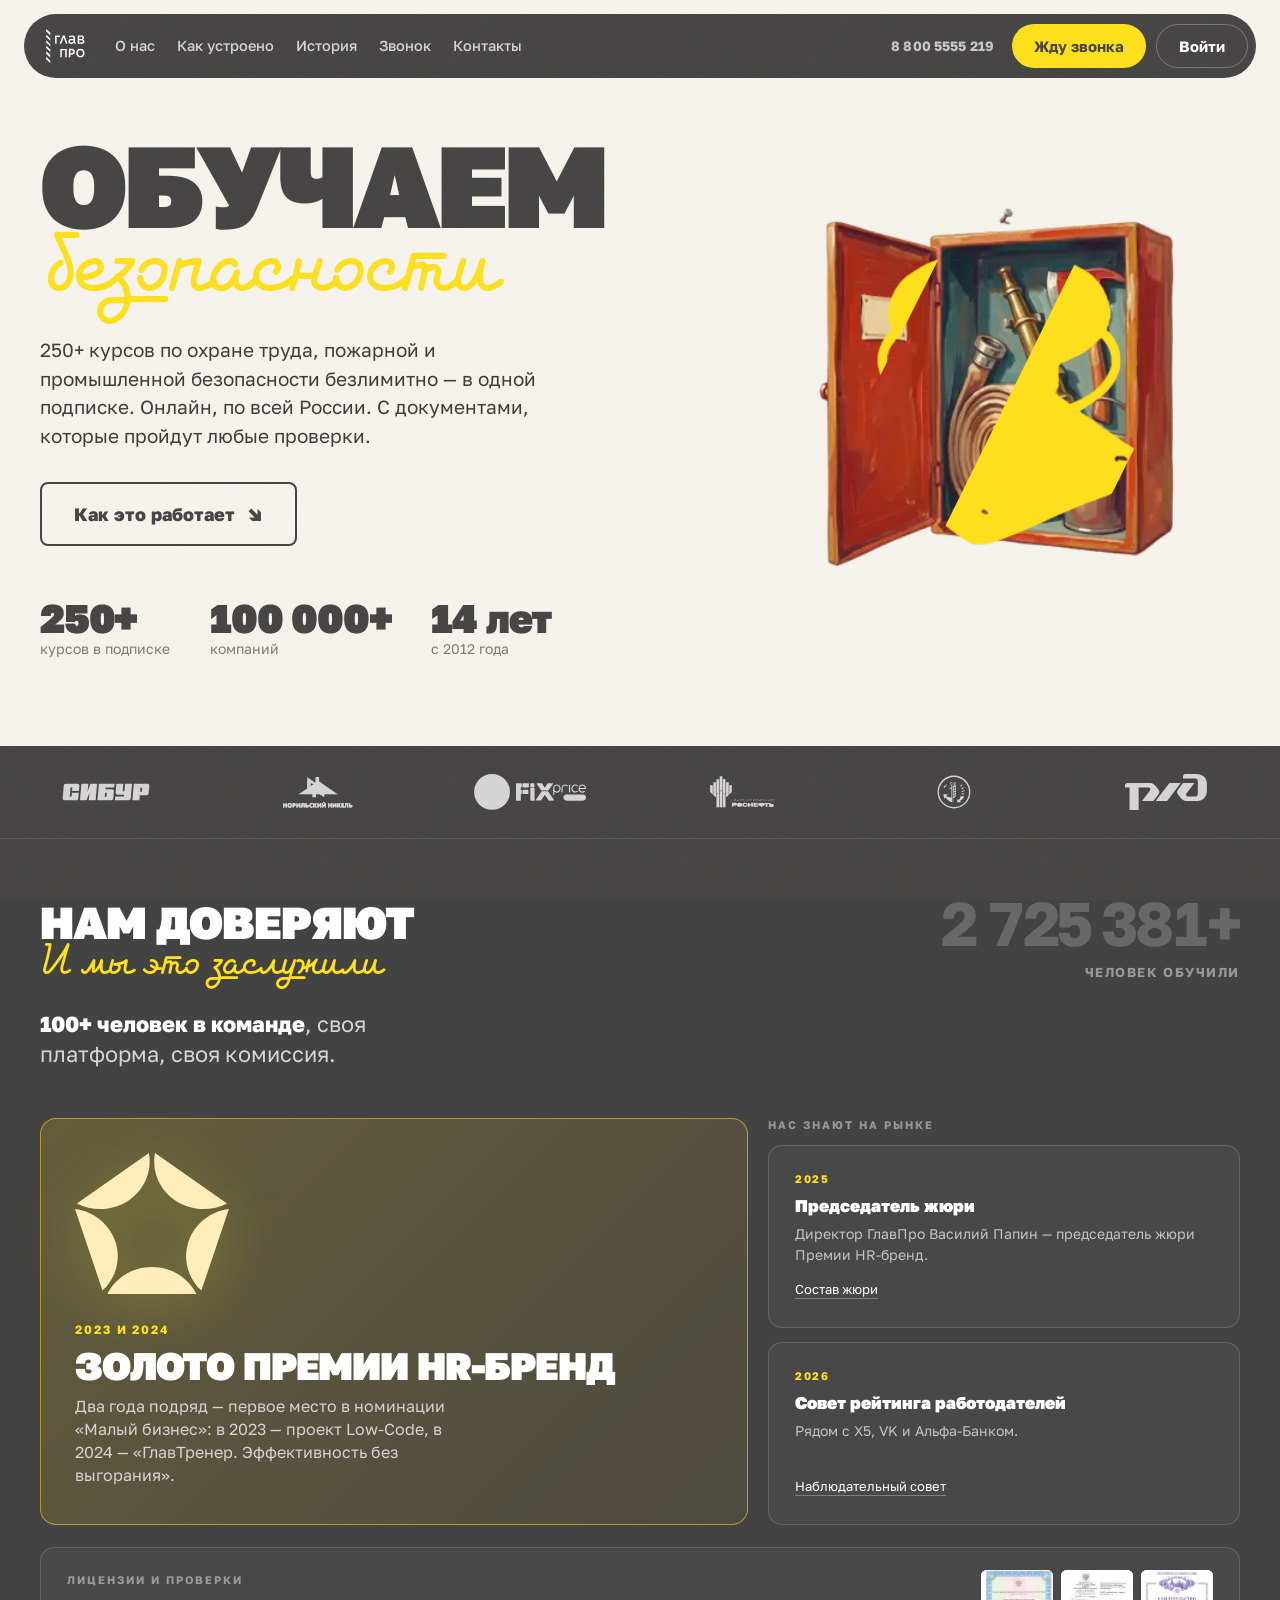
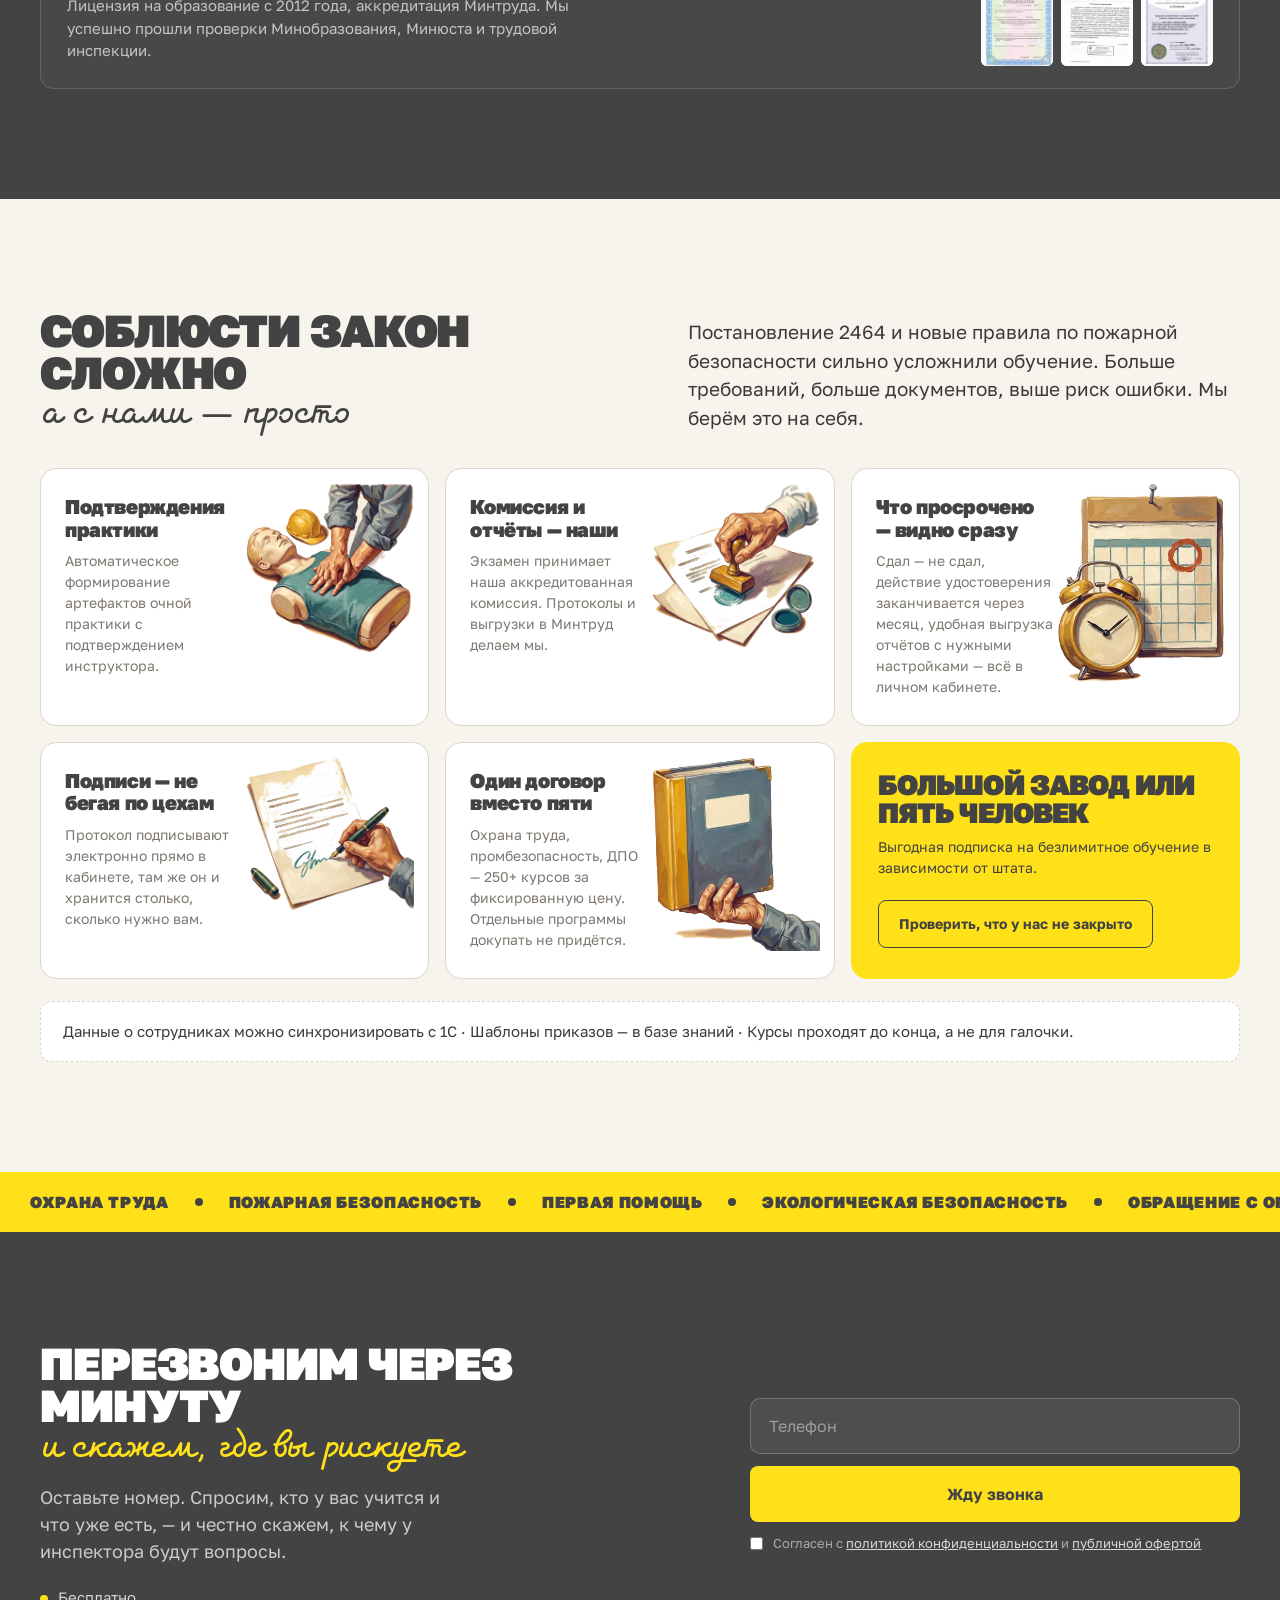
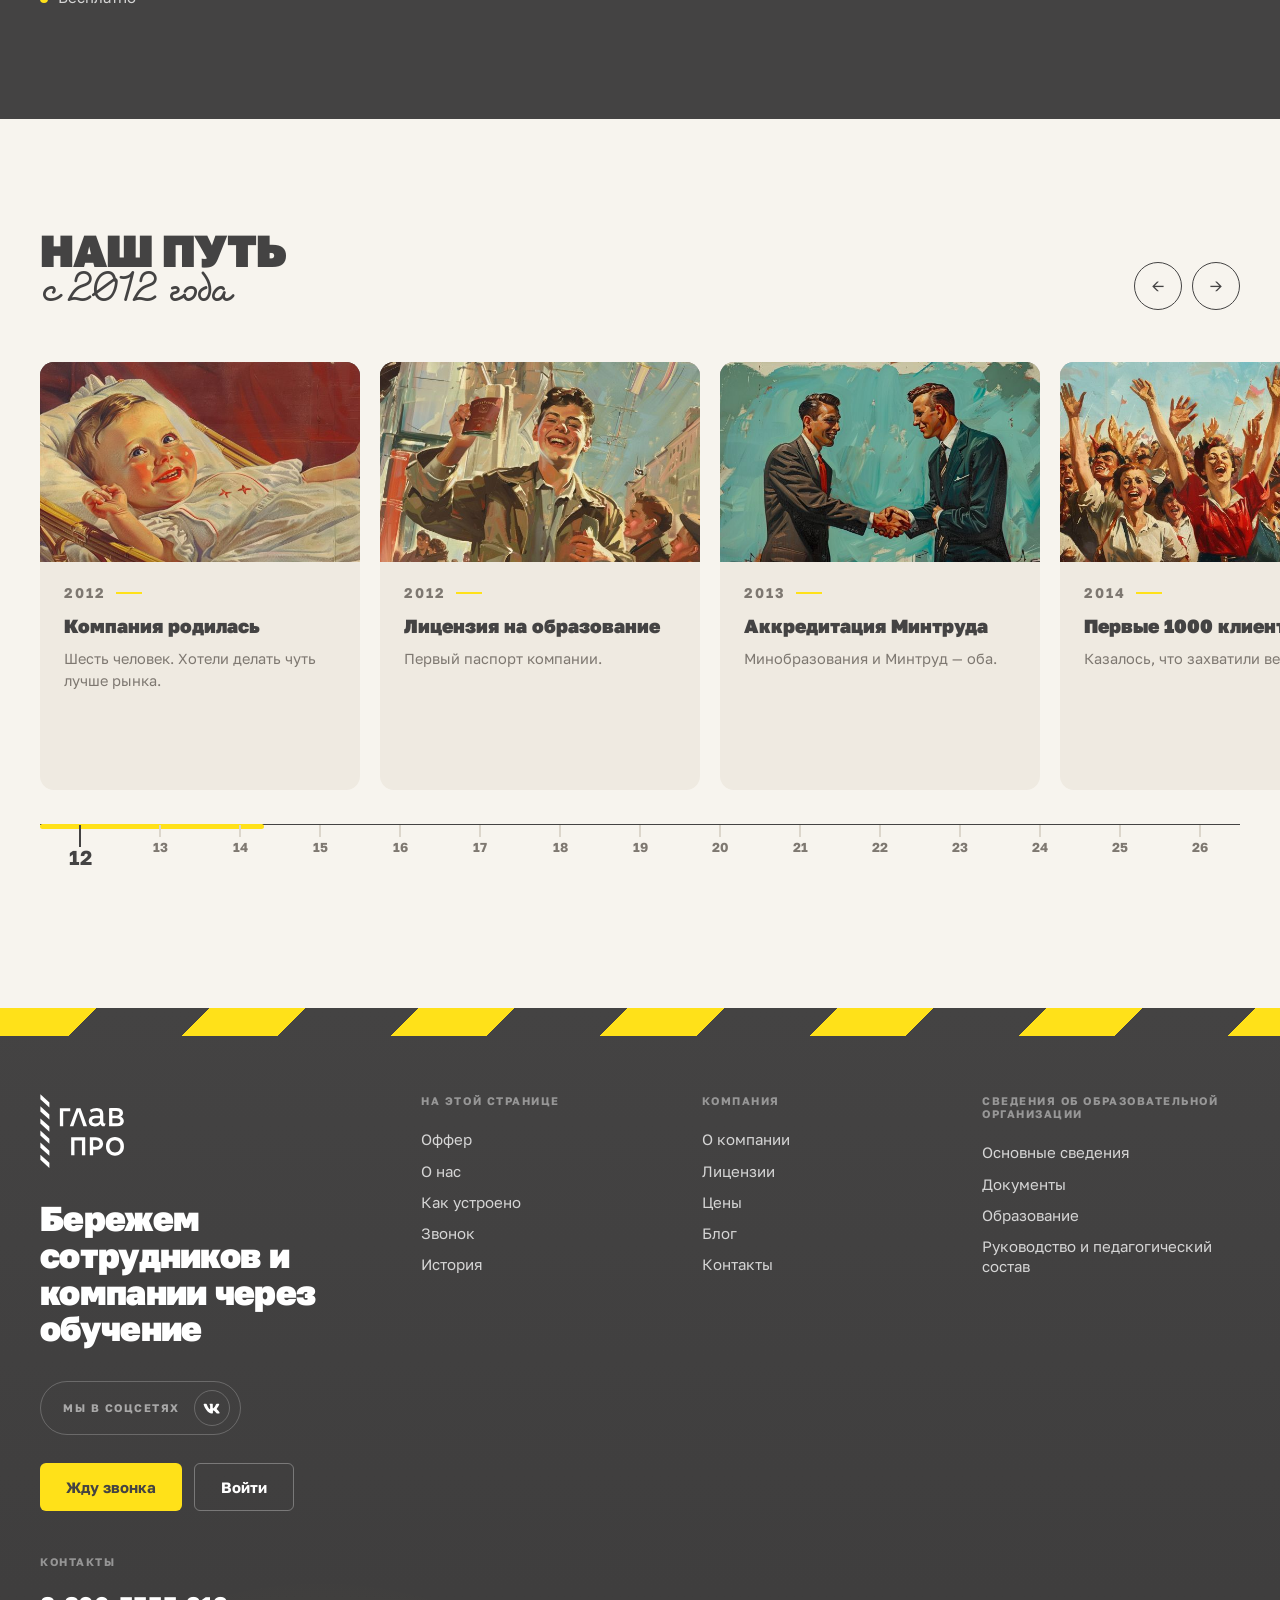
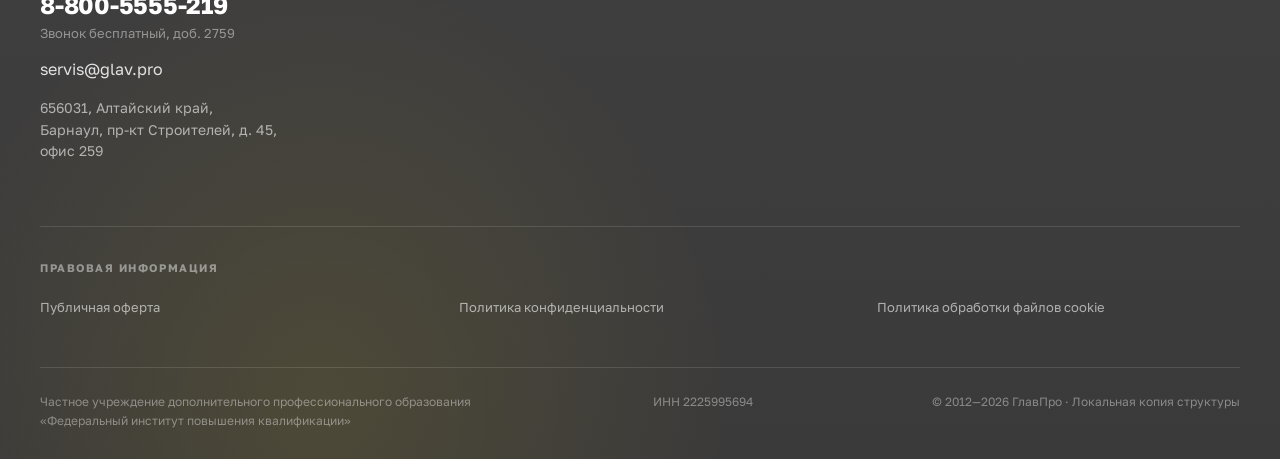
==== commit f1cf723d: "Hero: убрать рывок — лента скрыта на сбросе p, один клип на next. Телепорт полос p:1→0 был причиной " ====
--- a/index-restructure.html
+++ b/index-restructure.html
@@ -9,7 +9,7 @@
 <link href="https://fonts.googleapis.com/css2?family=Golos+Text:wght@400;700;900&display=swap&subset=cyrillic" rel="stylesheet">
 <link rel="preload" as="image" href="img/safety/extinguisher.webp" type="image/webp">
 <link rel="stylesheet" href="style-v2.css">
-<link rel="stylesheet" href="style-restructure.css?v=23">
+<link rel="stylesheet" href="style-restructure.css?v=24">
 </head>
 <body>
 
@@ -48,11 +48,10 @@
       </div>
     </div>
     <figure class="hero__helmet hero__safety" id="heroSafety"
-      style="--mask-curr:url('img/safety/extinguisher.webp');--mask-next:url('img/safety/cabinet.webp')">
+      style="--mask:url('img/safety/cabinet.webp')">
       <img class="hero__helmet-img hero__safety-curr" src="img/safety/extinguisher.webp" alt="" width="400" height="400" decoding="async" fetchpriority="high">
       <img class="hero__helmet-img hero__safety-next" src="img/safety/cabinet.webp" alt="" width="400" height="400" decoding="async" fetchpriority="low" aria-hidden="true">
-      <span class="hero__tape-clip hero__tape-clip--curr" aria-hidden="true"><span class="hero__tape"></span></span>
-      <span class="hero__tape-clip hero__tape-clip--next" aria-hidden="true"><span class="hero__tape"></span></span>
+      <span class="hero__tape-clip" aria-hidden="true"><span class="hero__tape"></span></span>
     </figure>
   </div>
 </section>
@@ -364,6 +363,6 @@
   </div>
 </footer>
 
-<script src="app-restructure.js?v=23"></script>
+<script src="app-restructure.js?v=24"></script>
 </body>
 </html>
--- a/style-restructure.css
+++ b/style-restructure.css
@@ -102,10 +102,10 @@
   .solve__body{padding:22px 44% 22px 18px;min-height:170px}
 }
 
-/* Hero: было/стало — разрез по последней полосе; лента маской ровно по видимому предмету */
+/* Hero: curr всегда целиком снизу; next открывается клипом; лента одна.
+   Рывок был из‑за телепорта ленты p:1→0 — прячем ленту на кадр смены. */
 .hero__safety{max-width:480px;aspect-ratio:1;position:relative;overflow:hidden;display:block;
-  --mask-curr:url('img/safety/extinguisher.webp');
-  --mask-next:url('img/safety/cabinet.webp');
+  --mask:url('img/safety/cabinet.webp');
   --split-top:calc(100% - var(--p) * (100% + var(--rw)) + var(--rw) + var(--tip));
   --split-bot:calc(100% - var(--p) * (100% + var(--rw)) + var(--rw));
   transform:translateZ(0)}
@@ -113,37 +113,25 @@
   position:absolute;inset:0;width:100%;height:100%;
   object-fit:contain;object-position:center;filter:none;display:block;
   pointer-events:none}
-.hero__safety .hero__safety-curr{z-index:1;
-  clip-path:polygon(0% 0%,var(--split-top) 0%,var(--split-bot) 100%,0% 100%)}
+.hero__safety .hero__safety-curr{z-index:1;clip-path:none}
 .hero__safety .hero__safety-next{z-index:2;
-  clip-path:polygon(var(--split-top) 0%,100% 0%,100% 100%,var(--split-bot) 100%)}
+  clip-path:polygon(
+    var(--split-top) 0%,
+    100% 0%,
+    100% 100%,
+    var(--split-bot) 100%
+  )}
 .hero__safety .hero__tape-clip{
+  -webkit-mask-image:var(--mask);mask-image:var(--mask);
   -webkit-mask-size:contain;mask-size:contain;
   -webkit-mask-repeat:no-repeat;mask-repeat:no-repeat;
   -webkit-mask-position:center;mask-position:center;
   -webkit-mask-source-type:alpha;mask-mode:alpha;
-  opacity:1;visibility:visible}
-.hero__safety .hero__tape-clip--curr{
-  -webkit-mask-image:var(--mask-curr);mask-image:var(--mask-curr);
-  clip-path:polygon(0% 0%,var(--split-top) 0%,var(--split-bot) 100%,0% 100%)}
-.hero__safety .hero__tape-clip--next{
-  -webkit-mask-image:var(--mask-next);mask-image:var(--mask-next);
-  clip-path:polygon(var(--split-top) 0%,100% 0%,100% 100%,var(--split-bot) 100%)}
-/* Hero не использует CSS sweeping — --p крутит JS */
+  opacity:1;visibility:visible;transition:none}
+.hero__safety.tape-off .hero__tape-clip{opacity:0;visibility:hidden}
 .hero__safety.sweeping{animation:none!important}
-/* Hold: после ленты виден только next — смена слоёв без рывка */
-.hero__safety.is-hold .hero__safety-curr,
-.hero__safety.is-hold .hero__tape-clip--curr{clip-path:inset(0 100% 0 0)}
-.hero__safety.is-hold .hero__safety-next{clip-path:none}
-.hero__safety.is-hold .hero__tape-clip{opacity:0;visibility:hidden}
-.hero__safety.shot--revealed .hero__safety-curr,
-.hero__safety.shot--revealed .hero__tape-clip--curr{clip-path:inset(0 100% 0 0)}
-.hero__safety.shot--revealed .hero__safety-next{clip-path:none}
-.hero__safety.shot--revealed .hero__tape-clip{opacity:0;visibility:hidden}
 @media(prefers-reduced-motion:reduce){
   .hero__safety{--p:1}
-  .hero__safety .hero__safety-curr,
-  .hero__safety .hero__tape-clip--curr{clip-path:inset(0 100% 0 0)}
   .hero__safety .hero__safety-next{clip-path:none}
   .hero__safety .hero__tape-clip{opacity:0;visibility:hidden}
 }
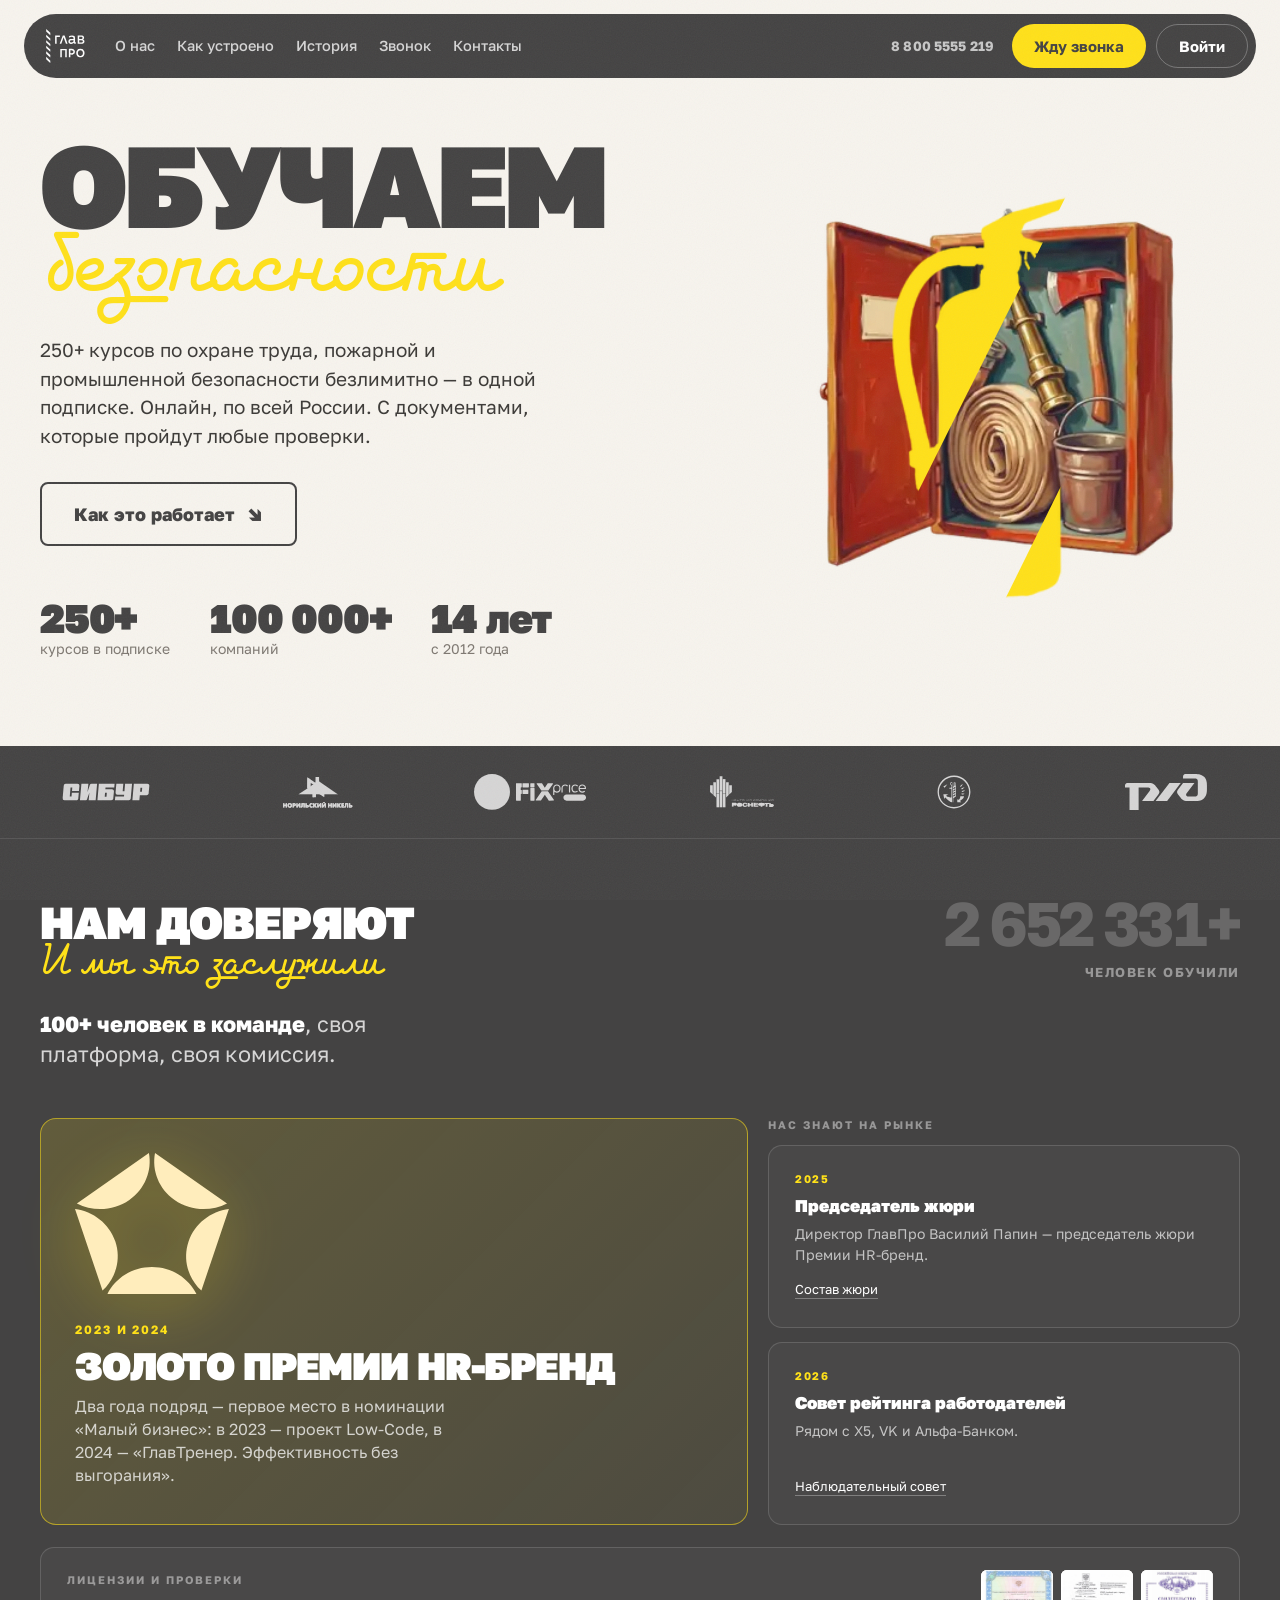
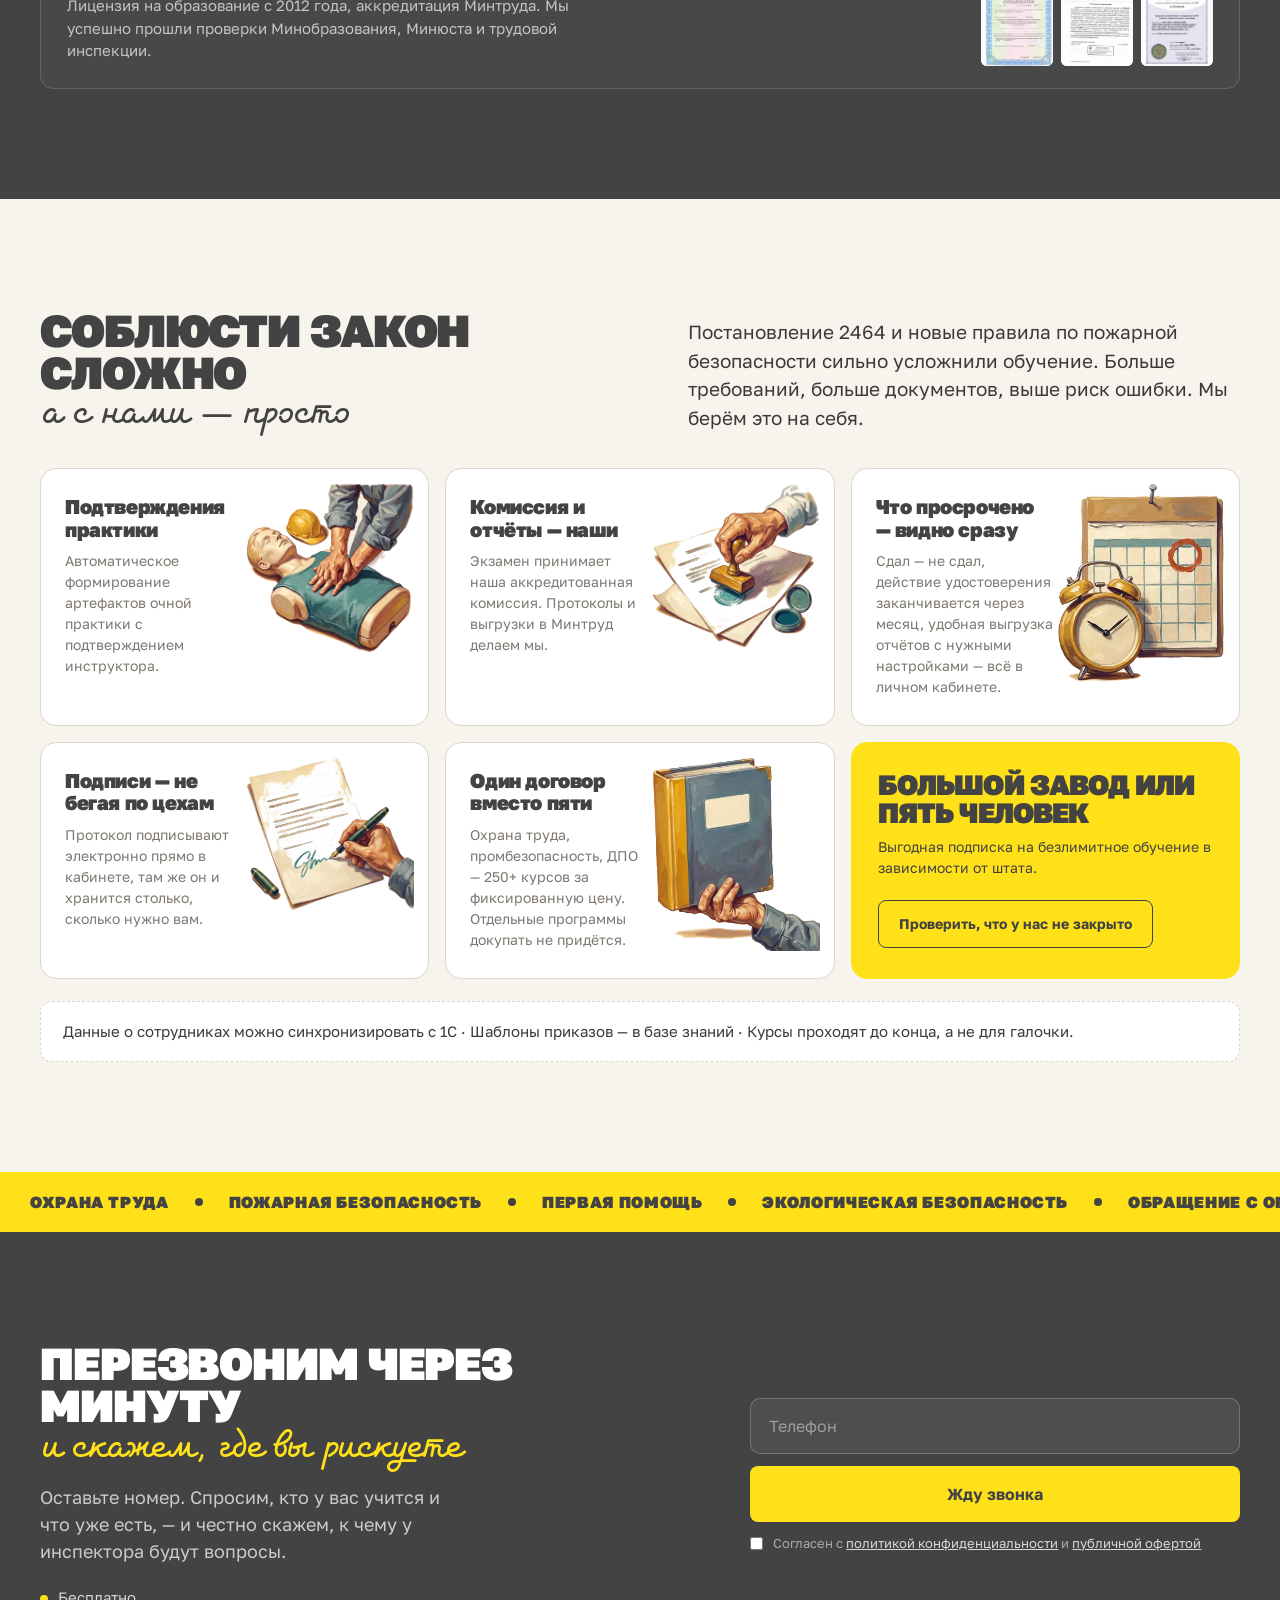
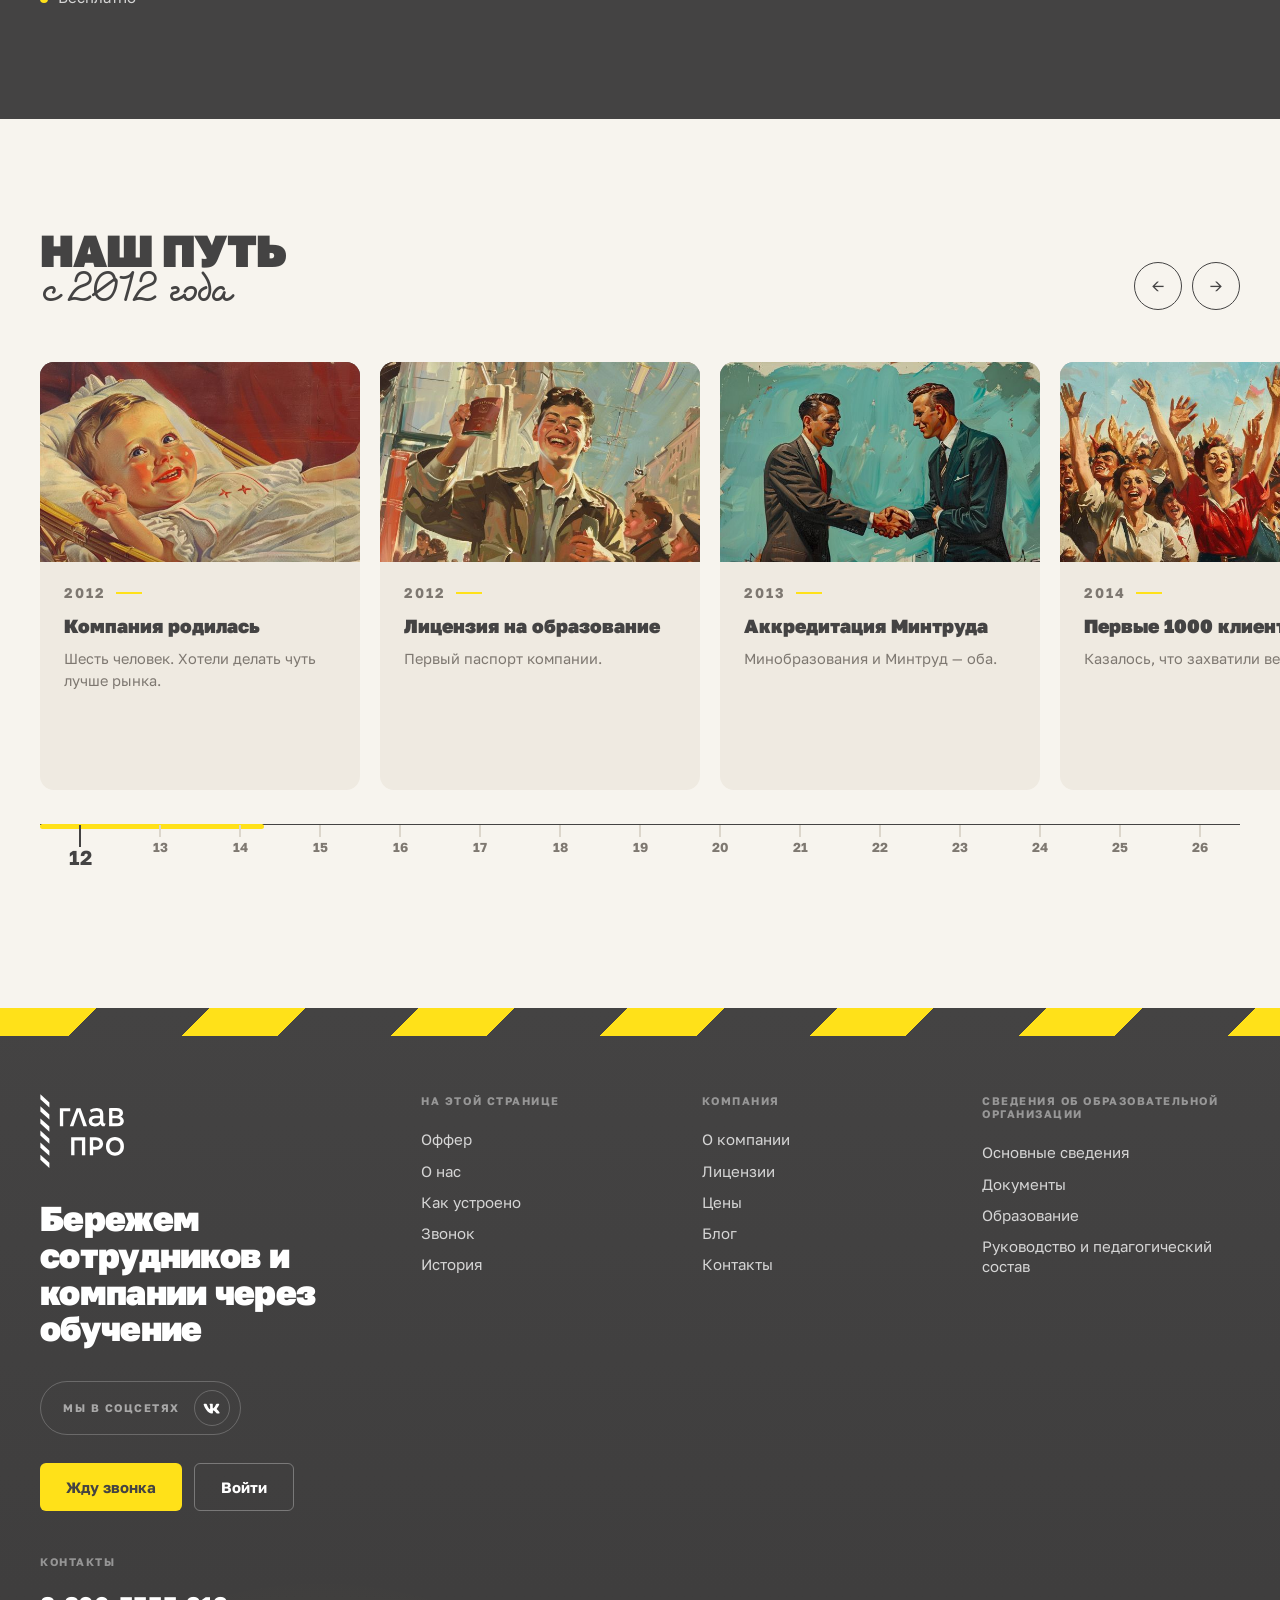
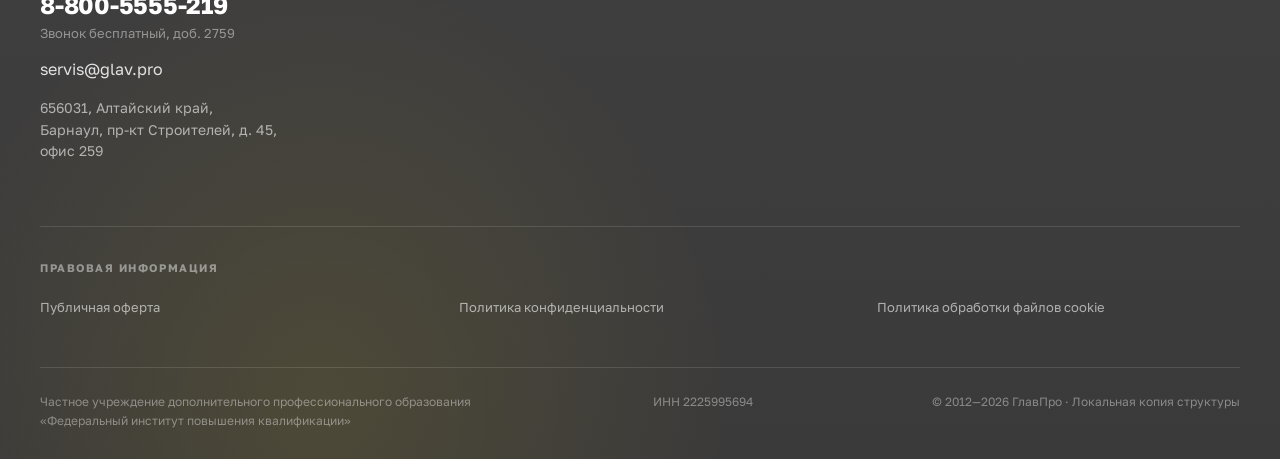
==== commit 0cc0b576: "Hero: вернуть маски curr/next по половинам, ленту прятать только на сбросе. Силуэт снова совпадает с" ====
--- a/index-restructure.html
+++ b/index-restructure.html
@@ -9,7 +9,7 @@
 <link href="https://fonts.googleapis.com/css2?family=Golos+Text:wght@400;700;900&display=swap&subset=cyrillic" rel="stylesheet">
 <link rel="preload" as="image" href="img/safety/extinguisher.webp" type="image/webp">
 <link rel="stylesheet" href="style-v2.css">
-<link rel="stylesheet" href="style-restructure.css?v=24">
+<link rel="stylesheet" href="style-restructure.css?v=25">
 </head>
 <body>
 
@@ -48,10 +48,11 @@
       </div>
     </div>
     <figure class="hero__helmet hero__safety" id="heroSafety"
-      style="--mask:url('img/safety/cabinet.webp')">
+      style="--mask-curr:url('img/safety/extinguisher.webp');--mask-next:url('img/safety/cabinet.webp')">
       <img class="hero__helmet-img hero__safety-curr" src="img/safety/extinguisher.webp" alt="" width="400" height="400" decoding="async" fetchpriority="high">
       <img class="hero__helmet-img hero__safety-next" src="img/safety/cabinet.webp" alt="" width="400" height="400" decoding="async" fetchpriority="low" aria-hidden="true">
-      <span class="hero__tape-clip" aria-hidden="true"><span class="hero__tape"></span></span>
+      <span class="hero__tape-clip hero__tape-clip--curr" aria-hidden="true"><span class="hero__tape"></span></span>
+      <span class="hero__tape-clip hero__tape-clip--next" aria-hidden="true"><span class="hero__tape"></span></span>
     </figure>
   </div>
 </section>
@@ -363,6 +364,6 @@
   </div>
 </footer>
 
-<script src="app-restructure.js?v=24"></script>
+<script src="app-restructure.js?v=25"></script>
 </body>
 </html>
--- a/style-restructure.css
+++ b/style-restructure.css
@@ -102,10 +102,12 @@
   .solve__body{padding:22px 44% 22px 18px;min-height:170px}
 }
 
-/* Hero: curr всегда целиком снизу; next открывается клипом; лента одна.
-   Рывок был из‑за телепорта ленты p:1→0 — прячем ленту на кадр смены. */
+/* Hero: curr снизу целиком; next открывается клипом по последней полосе.
+   Лента — ДВЕ маски: на «было» силуэт curr, на «стало» силуэт next.
+   На сбросе p лента скрыта (tape-off), чтобы не было телепорта. */
 .hero__safety{max-width:480px;aspect-ratio:1;position:relative;overflow:hidden;display:block;
-  --mask:url('img/safety/cabinet.webp');
+  --mask-curr:url('img/safety/extinguisher.webp');
+  --mask-next:url('img/safety/cabinet.webp');
   --split-top:calc(100% - var(--p) * (100% + var(--rw)) + var(--rw) + var(--tip));
   --split-bot:calc(100% - var(--p) * (100% + var(--rw)) + var(--rw));
   transform:translateZ(0)}
@@ -122,12 +124,17 @@
     var(--split-bot) 100%
   )}
 .hero__safety .hero__tape-clip{
-  -webkit-mask-image:var(--mask);mask-image:var(--mask);
   -webkit-mask-size:contain;mask-size:contain;
   -webkit-mask-repeat:no-repeat;mask-repeat:no-repeat;
   -webkit-mask-position:center;mask-position:center;
   -webkit-mask-source-type:alpha;mask-mode:alpha;
-  opacity:1;visibility:visible;transition:none}
+  opacity:1;visibility:visible}
+.hero__safety .hero__tape-clip--curr{
+  -webkit-mask-image:var(--mask-curr);mask-image:var(--mask-curr);
+  clip-path:polygon(0% 0%,var(--split-top) 0%,var(--split-bot) 100%,0% 100%)}
+.hero__safety .hero__tape-clip--next{
+  -webkit-mask-image:var(--mask-next);mask-image:var(--mask-next);
+  clip-path:polygon(var(--split-top) 0%,100% 0%,100% 100%,var(--split-bot) 100%)}
 .hero__safety.tape-off .hero__tape-clip{opacity:0;visibility:hidden}
 .hero__safety.sweeping{animation:none!important}
 @media(prefers-reduced-motion:reduce){
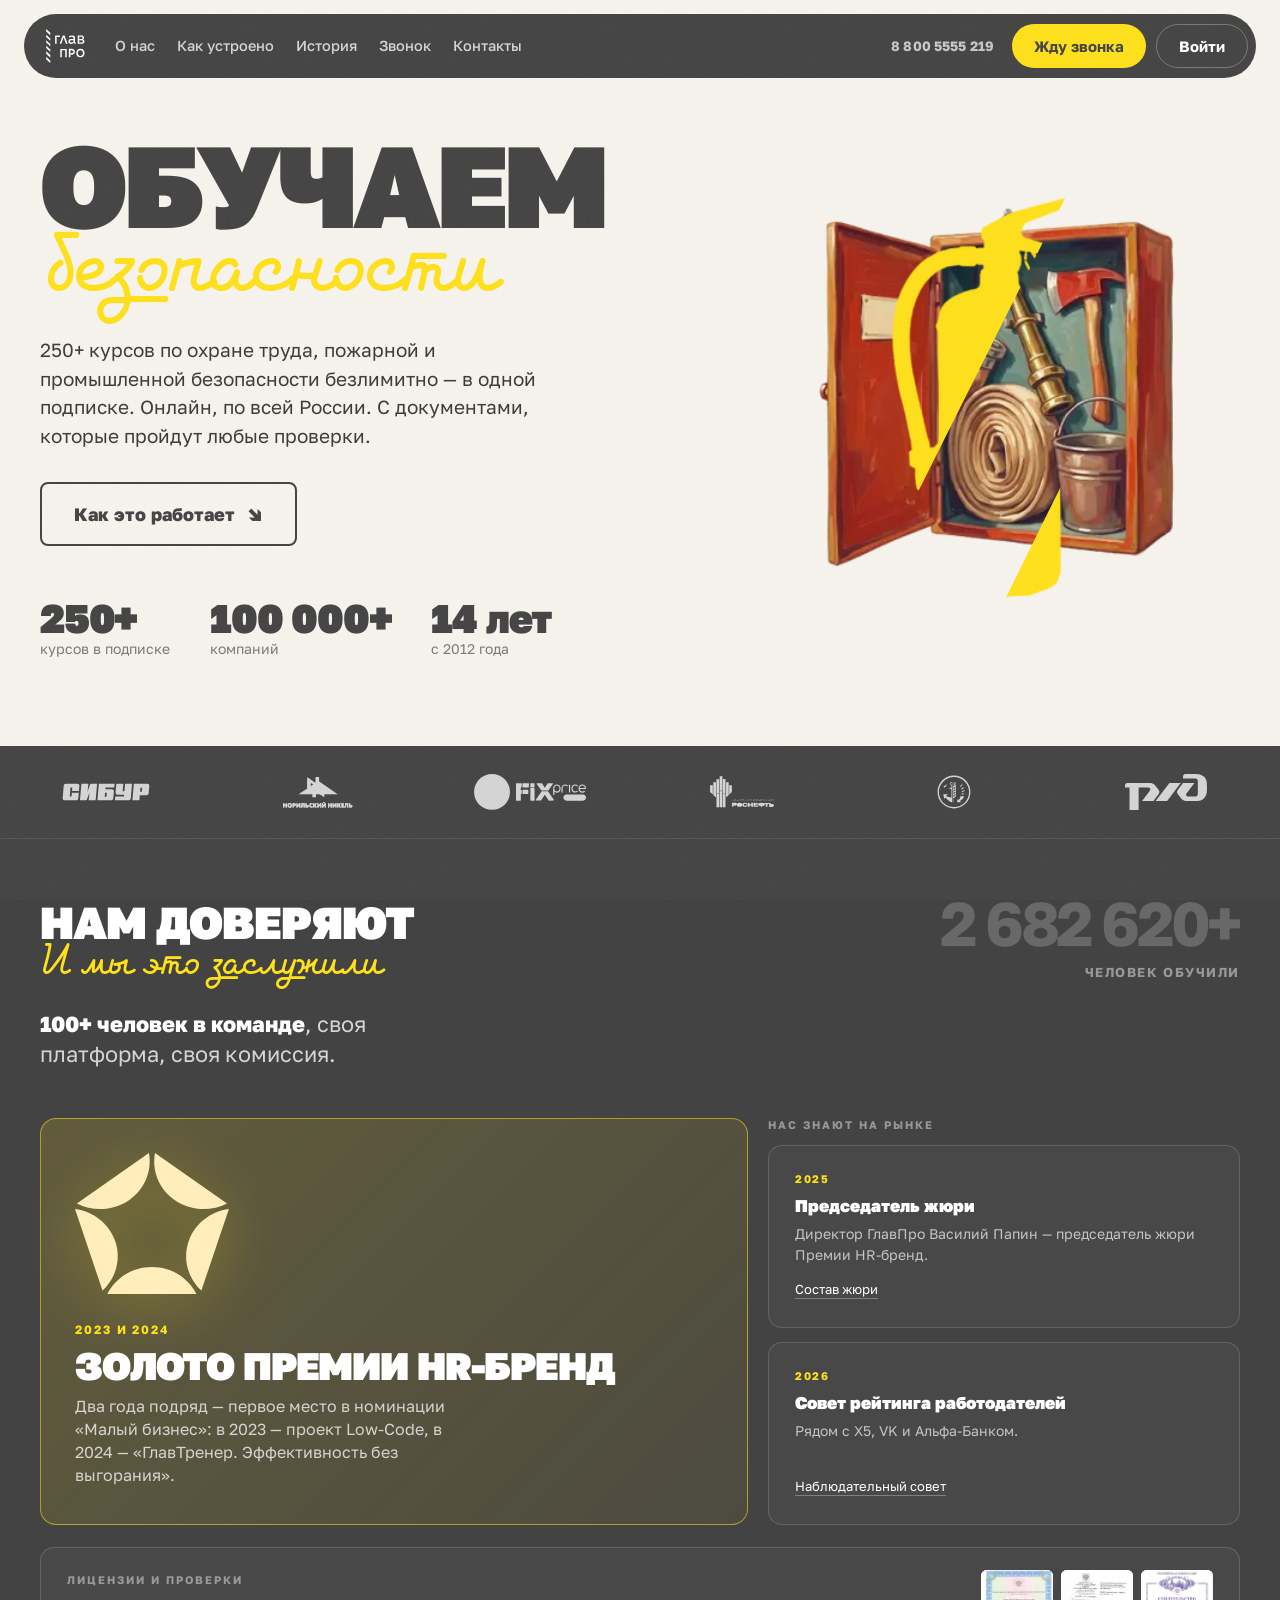
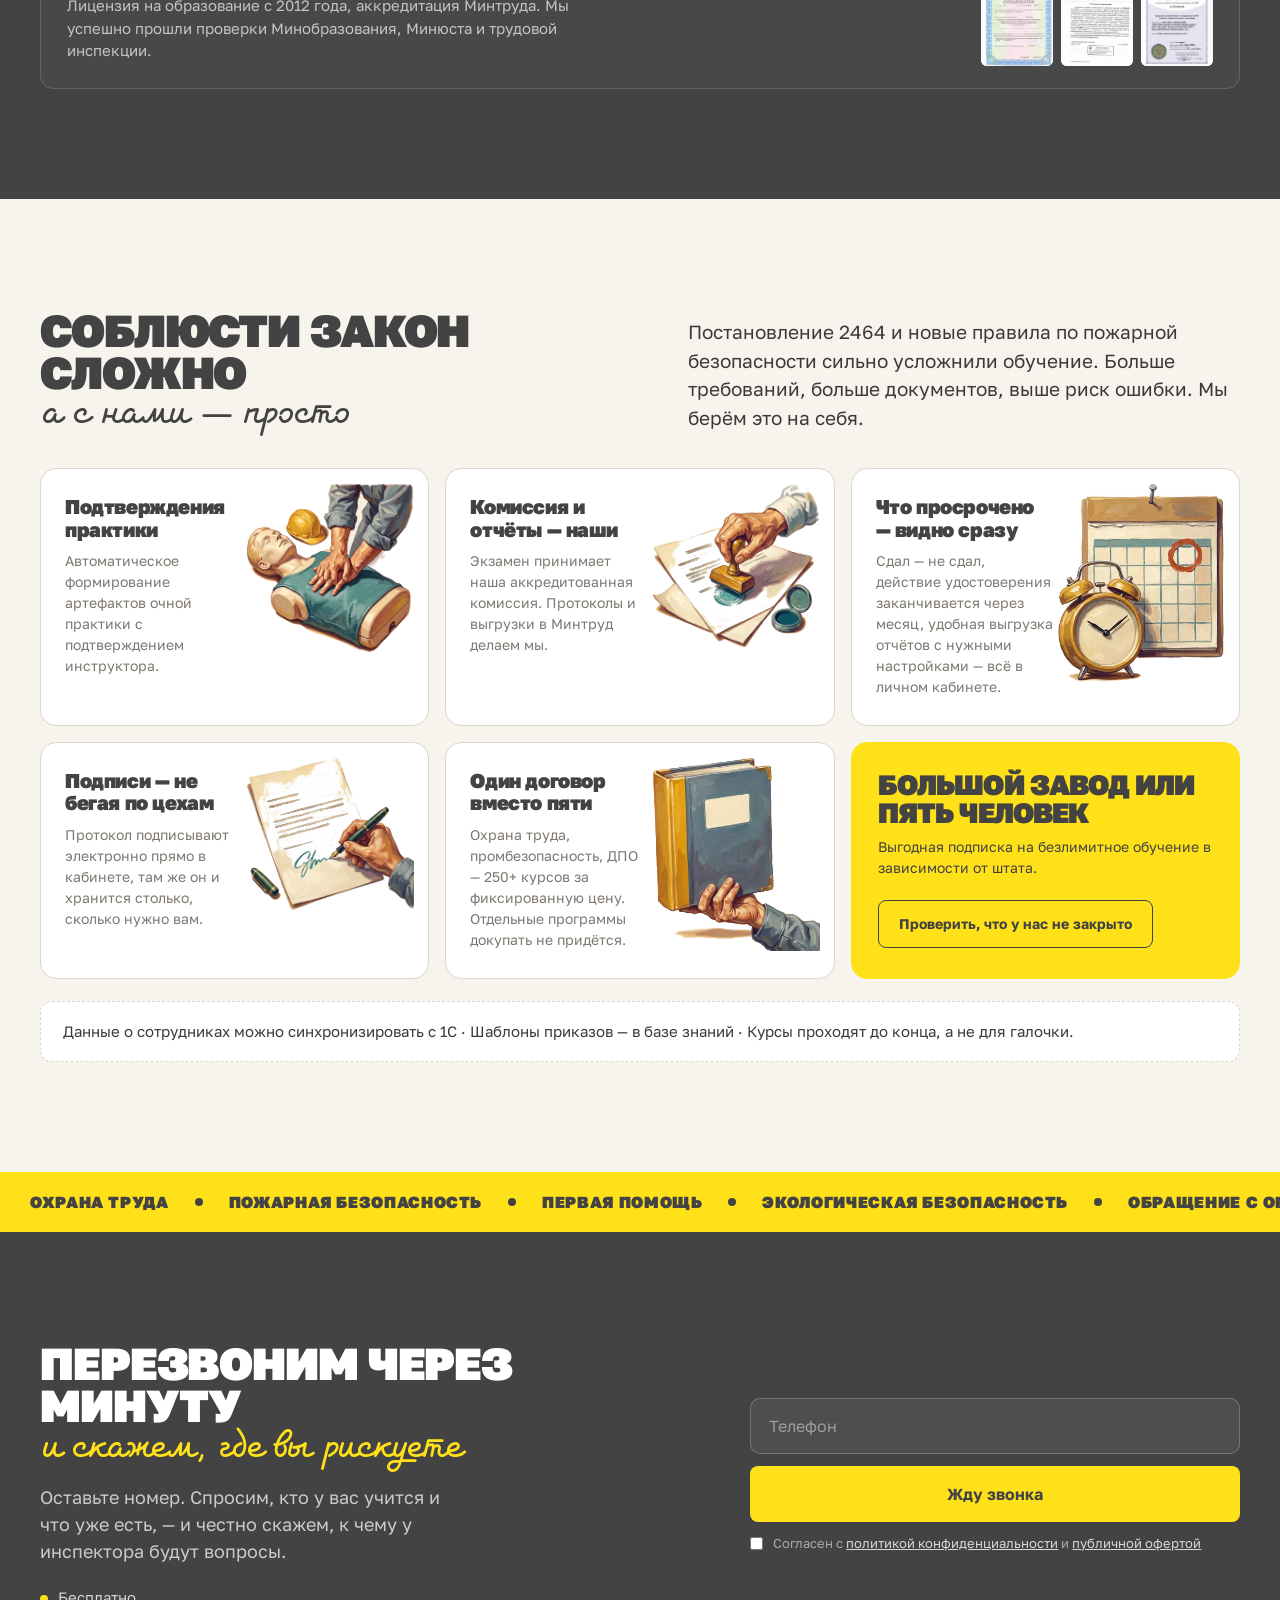
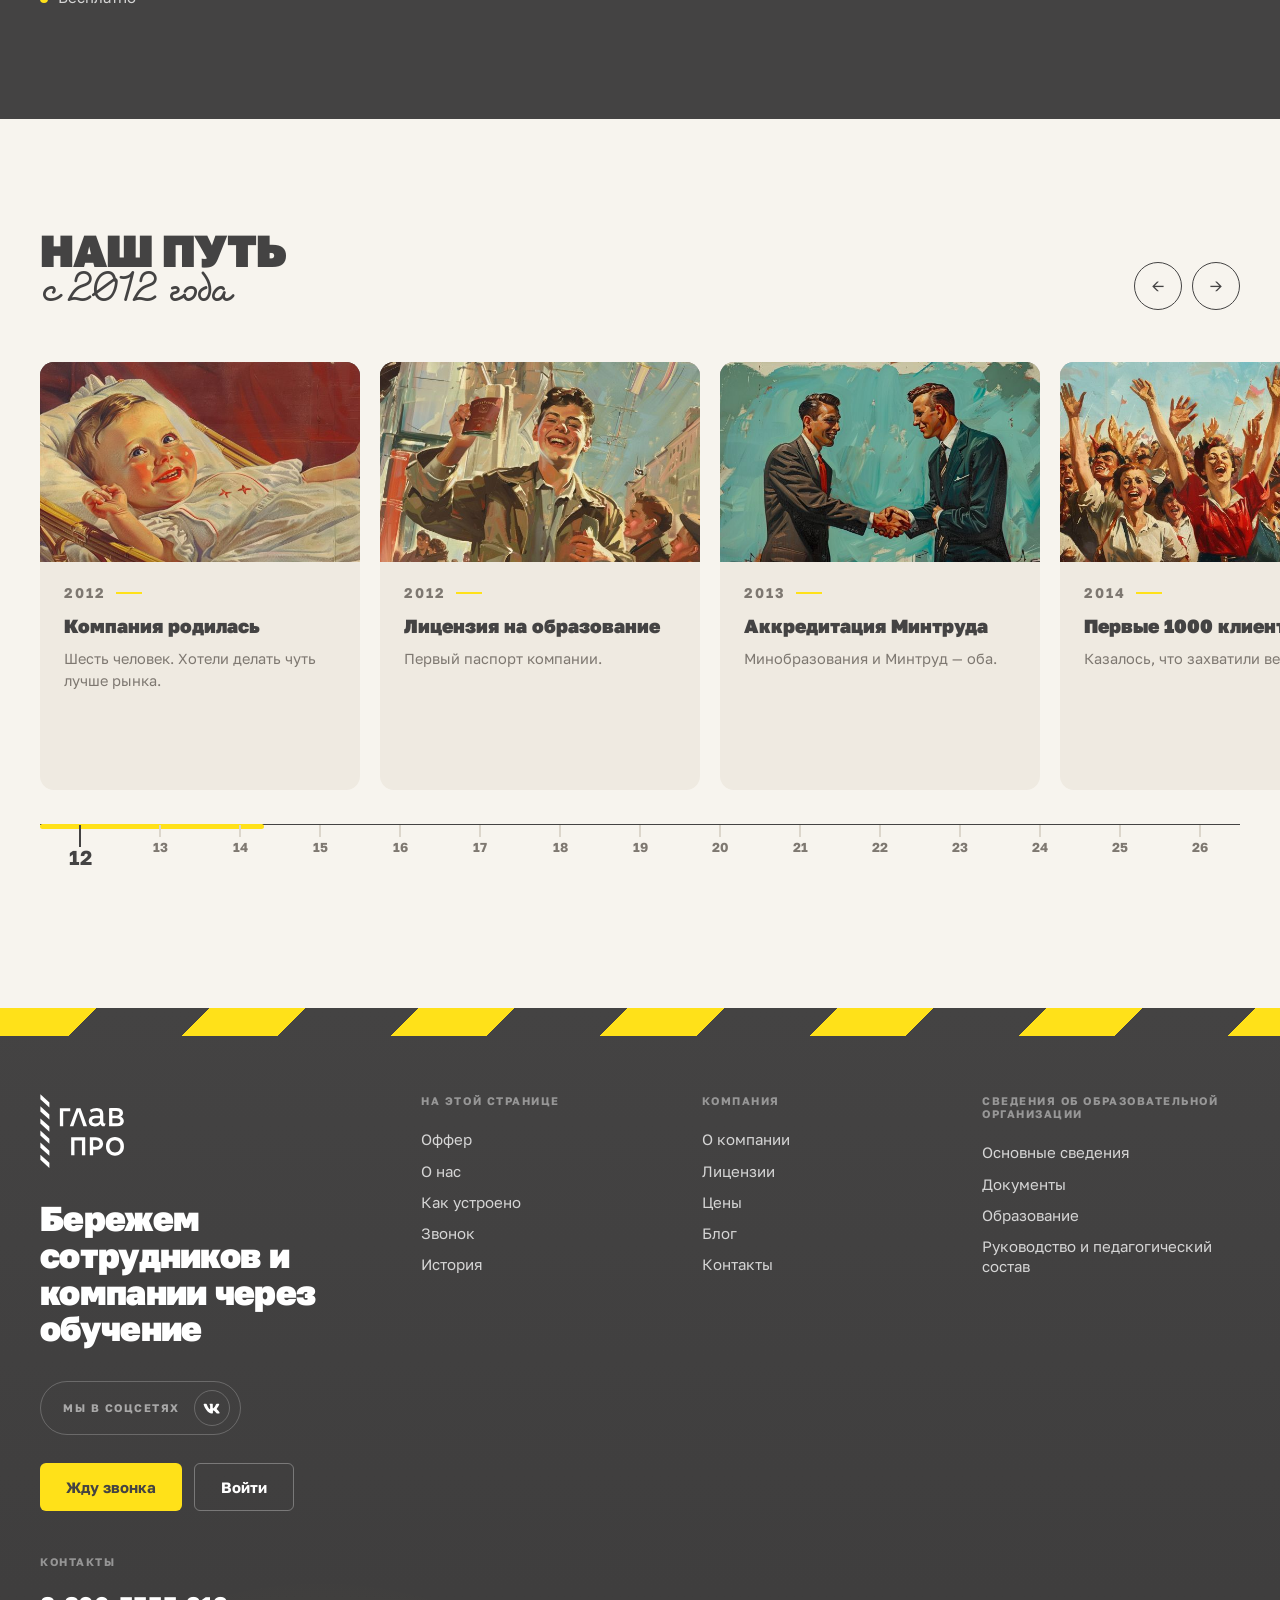
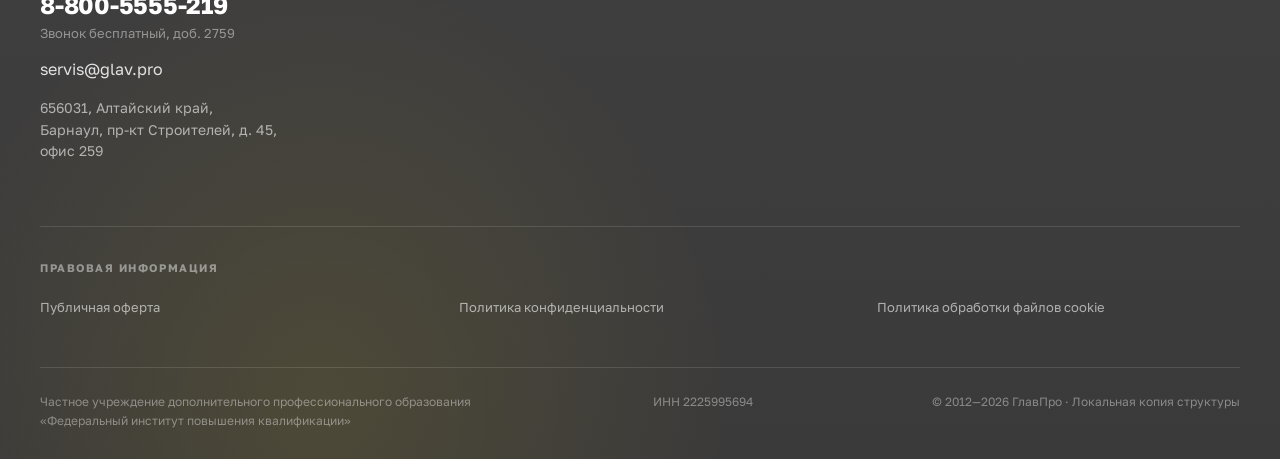
==== commit c317765e: "Hero: JS снова пишет --mask-curr/--mask-next под две ленты. Co-authored-by: Cursor <cursoragent@curs" ====
--- a/index-restructure.html
+++ b/index-restructure.html
@@ -9,7 +9,7 @@
 <link href="https://fonts.googleapis.com/css2?family=Golos+Text:wght@400;700;900&display=swap&subset=cyrillic" rel="stylesheet">
 <link rel="preload" as="image" href="img/safety/extinguisher.webp" type="image/webp">
 <link rel="stylesheet" href="style-v2.css">
-<link rel="stylesheet" href="style-restructure.css?v=25">
+<link rel="stylesheet" href="style-restructure.css?v=26">
 </head>
 <body>
 
@@ -364,6 +364,6 @@
   </div>
 </footer>
 
-<script src="app-restructure.js?v=25"></script>
+<script src="app-restructure.js?v=26"></script>
 </body>
 </html>
